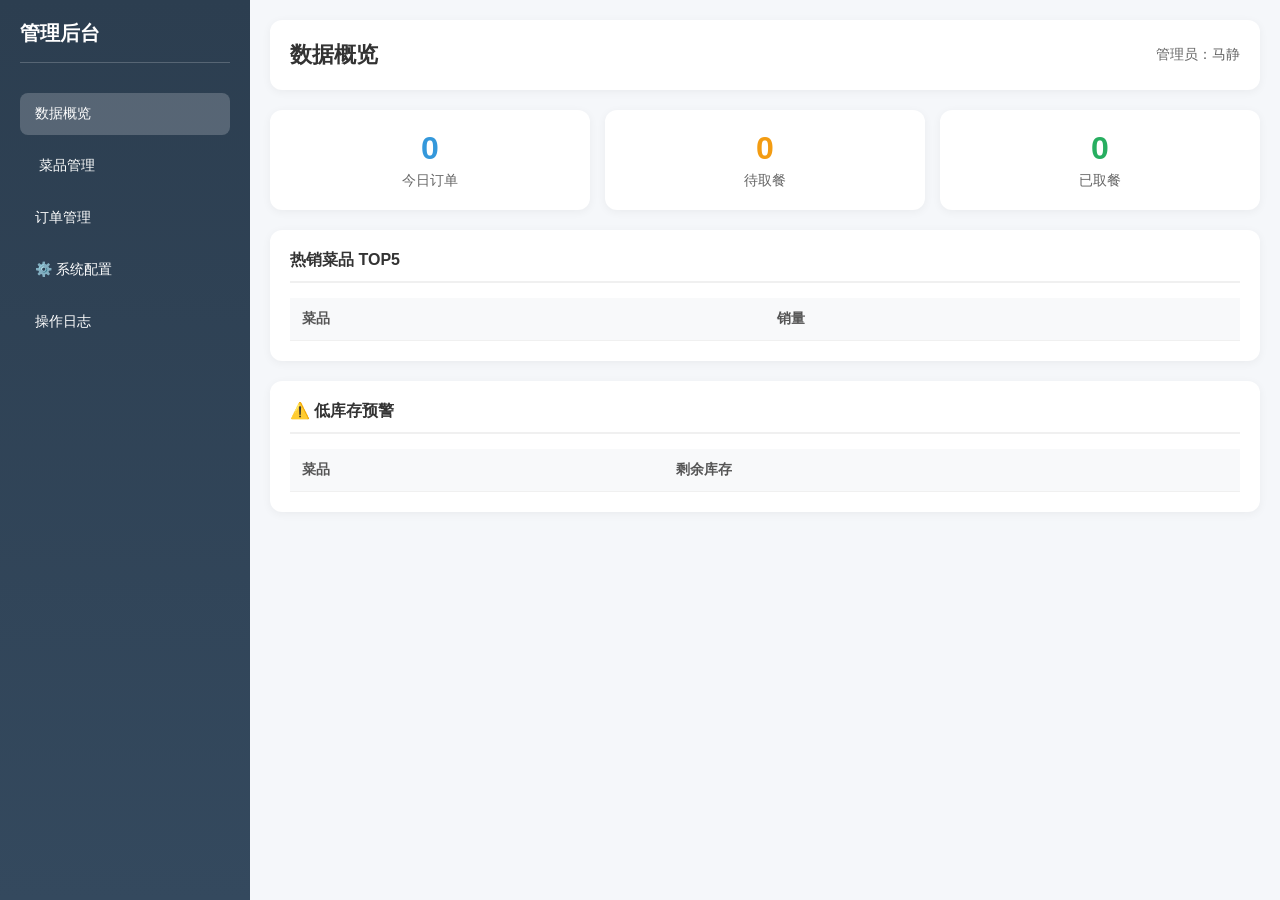
==== client/admin.html @ aadfea3e "完善菜单系统功能，包括用户端菜单展示、搜索和下单功能" ====
<!DOCTYPE html>
<html lang="zh-CN">
<head>
    <meta charset="UTF-8">
    <meta name="viewport" content="width=device-width, initial-scale=1.0">
    <title>智能食堂预订系统 - 管理端</title>
    <style>
        * {
            margin: 0;
            padding: 0;
            box-sizing: border-box;
        }
        
        body {
            font-family: -apple-system, BlinkMacSystemFont, 'Segoe UI', Roboto, 'Helvetica Neue', Arial, sans-serif;
            background: #f5f7fa;
            min-height: 100vh;
        }
        
        .sidebar {
            width: 250px;
            background: linear-gradient(180deg, #2c3e50 0%, #34495e 100%);
            color: white;
            min-height: 100vh;
            position: fixed;
            left: 0;
            top: 0;
            padding: 20px;
        }
        
        .sidebar h2 {
            font-size: 20px;
            margin-bottom: 30px;
            padding-bottom: 15px;
            border-bottom: 1px solid rgba(255,255,255,0.2);
        }
        
        .sidebar-nav {
            list-style: none;
        }
        
        .sidebar-nav li {
            margin-bottom: 10px;
        }
        
        .sidebar-nav li a {
            display: block;
            padding: 12px 15px;
            color: white;
            text-decoration: none;
            border-radius: 8px;
            transition: all 0.3s;
            font-size: 14px;
        }
        
        .sidebar-nav li a:hover, .sidebar-nav li a.active {
            background: rgba(255,255,255,0.2);
        }
        
        .main-content {
            margin-left: 250px;
            padding: 20px;
        }
        
        .header {
            background: white;
            border-radius: 12px;
            padding: 20px;
            margin-bottom: 20px;
            box-shadow: 0 2px 10px rgba(0,0,0,0.05);
            display: flex;
            justify-content: space-between;
            align-items: center;
        }
        
        .header h1 {
            color: #333;
            font-size: 22px;
        }
        
        .header .admin-info {
            font-size: 14px;
            color: #666;
        }
        
        .card {
            background: white;
            border-radius: 12px;
            padding: 20px;
            margin-bottom: 20px;
            box-shadow: 0 2px 10px rgba(0,0,0,0.05);
        }
        
        .card-title {
            font-size: 16px;
            font-weight: 600;
            color: #333;
            margin-bottom: 15px;
            padding-bottom: 10px;
            border-bottom: 2px solid #f0f0f0;
        }
        
        .form-row {
            display: grid;
            grid-template-columns: repeat(auto-fit, minmax(200px, 1fr));
            gap: 15px;
            margin-bottom: 15px;
        }
        
        .form-group {
            margin-bottom: 15px;
        }
        
        .form-group label {
            display: block;
            margin-bottom: 5px;
            color: #555;
            font-weight: 500;
            font-size: 13px;
        }
        
        .form-group input, .form-group select {
            width: 100%;
            padding: 10px;
            border: 1px solid #ddd;
            border-radius: 6px;
            font-size: 14px;
            transition: border-color 0.3s;
        }
        
        .form-group input:focus, .form-group select:focus {
            outline: none;
            border-color: #3498db;
        }
        
        .btn {
            background: #3498db;
            color: white;
            border: none;
            padding: 10px 20px;
            border-radius: 6px;
            font-size: 14px;
            font-weight: 600;
            cursor: pointer;
            transition: all 0.3s;
        }
        
        .btn:hover {
            background: #2980b9;
            transform: translateY(-1px);
        }
        
        .btn-danger {
            background: #e74c3c;
        }
        
        .btn-danger:hover {
            background: #c0392b;
        }
        
        .btn-success {
            background: #27ae60;
        }
        
        .btn-success:hover {
            background: #2ecc71;
        }
        
        .btn-secondary {
            background: #ecf0f1;
            color: #666;
        }
        
        .btn-secondary:hover {
            background: #bdc3c7;
        }
        
        .btn-sm {
            padding: 6px 12px;
            font-size: 12px;
        }
        
        .message {
            padding: 12px;
            border-radius: 6px;
            margin-bottom: 15px;
            font-size: 14px;
        }
        
        .message.success {
            background: #d4edda;
            color: #155724;
            border: 1px solid #c3e6cb;
        }
        
        .message.error {
            background: #f8d7da;
            color: #721c24;
            border: 1px solid #f5c6cb;
        }
        
        table {
            width: 100%;
            border-collapse: collapse;
            margin-top: 15px;
        }
        
        table th, table td {
            padding: 12px;
            text-align: left;
            border-bottom: 1px solid #f0f0f0;
            font-size: 14px;
        }
        
        table th {
            background: #f8f9fa;
            font-weight: 600;
            color: #555;
        }
        
        table tr:hover {
            background: #f8f9fa;
        }
        
        .stats-grid {
            display: grid;
            grid-template-columns: repeat(auto-fit, minmax(200px, 1fr));
            gap: 15px;
            margin-bottom: 20px;
        }
        
        .stat-card {
            background: white;
            border-radius: 12px;
            padding: 20px;
            box-shadow: 0 2px 10px rgba(0,0,0,0.05);
            text-align: center;
        }
        
        .stat-card .number {
            font-size: 32px;
            font-weight: 700;
            margin-bottom: 5px;
        }
        
        .stat-card .label {
            font-size: 14px;
            color: #666;
        }
        
        .stat-card.total .number { color: #3498db; }
        .stat-card.pending .number { color: #f39c12; }
        .stat-card.taken .number { color: #27ae60; }
        
        .modal {
            display: none;
            position: fixed;
            top: 0;
            left: 0;
            width: 100%;
            height: 100%;
            background: rgba(0,0,0,0.5);
            justify-content: center;
            align-items: center;
            z-index: 1000;
        }
        
        .modal-content {
            background: white;
            border-radius: 12px;
            padding: 25px;
            width: 90%;
            max-width: 400px;
            position: relative;
        }
        
        .modal-content h3 {
            margin-bottom: 20px;
            color: #333;
        }
        
        .modal-close {
            position: absolute;
            top: 15px;
            right: 15px;
            font-size: 24px;
            cursor: pointer;
            color: #888;
        }
        
        .loading {
            text-align: center;
            padding: 30px;
            color: #888;
        }
        
        .hidden {
            display: none !important;
        }
        
        .status-badge {
            padding: 4px 10px;
            border-radius: 20px;
            font-size: 12px;
            font-weight: 500;
        }
        
        .status-badge.pending { background: #fff3cd; color: #856404; }
        .status-badge.taken { background: #d4edda; color: #155724; }
        .status-badge.cancelled { background: #f8d7da; color: #721c24; }
        .status-badge.overtime { background: #f8d7da; color: #721c24; }
        
        .search-bar {
            display: flex;
            gap: 10px;
            margin-bottom: 15px;
        }
        
        .search-bar input {
            flex: 1;
            padding: 10px;
            border: 1px solid #ddd;
            border-radius: 6px;
            font-size: 14px;
        }
        
        .menu-item {
            display: flex;
            justify-content: space-between;
            align-items: center;
            padding: 12px;
            border: 1px solid #f0f0f0;
            border-radius: 8px;
            margin-bottom: 10px;
        }
        
        .menu-item .info {
            flex: 1;
        }
        
        .menu-item .info .name {
            font-size: 16px;
            font-weight: 600;
            color: #333;
            margin-bottom: 4px;
        }
        
        .menu-item .info .meta {
            font-size: 13px;
            color: #888;
        }
        
        .menu-item .actions {
            display: flex;
            gap: 8px;
        }
        
        .low-stock {
            color: #e74c3c;
            font-weight: 600;
        }
    </style>
</head>
<body>
    <div class="sidebar">
        <h2> 管理后台</h2>
        <ul class="sidebar-nav">
            <li><a href="#" class="active" onclick="showTab('dashboard')"> 数据概览</a></li>
            <li><a href="#" onclick="showTab('dish')">️ 菜品管理</a></li>
            <li><a href="#" onclick="showTab('order')"> 订单管理</a></li>
            <li><a href="#" onclick="showTab('config')">⚙️ 系统配置</a></li>
            <li><a href="#" onclick="showTab('logs')"> 操作日志</a></li>
        </ul>
    </div>

    <div class="main-content">
        <div class="header">
            <h1 id="page-title">数据概览</h1>
            <div class="admin-info">管理员：马静</div>
        </div>

        <div id="dashboard-tab">
            <div class="stats-grid">
                <div class="stat-card total">
                    <div class="number" id="stat-total">0</div>
                    <div class="label">今日订单</div>
                </div>
                <div class="stat-card pending">
                    <div class="number" id="stat-pending">0</div>
                    <div class="label">待取餐</div>
                </div>
                <div class="stat-card taken">
                    <div class="number" id="stat-taken">0</div>
                    <div class="label">已取餐</div>
                </div>
            </div>

            <div class="card">
                <div class="card-title"> 热销菜品 TOP5</div>
                <table id="top-dishes-table">
                    <thead>
                        <tr><th>菜品</th><th>销量</th></tr>
                    </thead>
                    <tbody></tbody>
                </table>
            </div>

            <div class="card">
                <div class="card-title">⚠️ 低库存预警</div>
                <table id="low-stock-table">
                    <thead>
                        <tr><th>菜品</th><th>剩余库存</th></tr>
                    </thead>
                    <tbody></tbody>
                </table>
            </div>
        </div>

        <div id="dish-tab" class="hidden">
            <div class="card">
                <div class="card-title">上架新菜品</div>
                <div id="dish-message"></div>
                <div class="form-row">
                    <div class="form-group">
                        <label>菜品名称</label>
                        <input type="text" id="dish-name" placeholder="如：大肉包">
                    </div>
                    <div class="form-group">
                        <label>初始库存</label>
                        <input type="number" id="dish-stock" placeholder="0" min="0">
                    </div>
                    <div class="form-group">
                        <label>每人限购</label>
                        <input type="number" id="dish-limit" placeholder="5" min="1">
                    </div>
                </div>
                <div class="form-row">
                    <div class="form-group">
                        <label>营养信息（可选）</label>
                        <input type="text" id="dish-nutrition" placeholder='{"cal":200,"sugar":10}'>
                    </div>
                    <div class="form-group">
                        <label>过敏原标签（可选）</label>
                        <input type="text" id="dish-allergy" placeholder="如：乳制品">
                    </div>
                </div>
                <button class="btn btn-success" onclick="addDish()">上架</button>
            </div>

            <div class="card">
                <div class="card-title">菜品列表</div>
                <div id="dish-list"></div>
                <div id="dish-loading" class="loading">加载中...</div>
            </div>
        </div>

        <div id="order-tab" class="hidden">
            <div class="card">
                <div class="card-title">超时订单处理</div>
                <div id="overtime-message"></div>
                <button class="btn btn-danger" onclick="processOvertimeOrders()">处理超时订单</button>
            </div>

            <div class="card">
                <div class="card-title">订单核销</div>
                <div id="verify-message"></div>
                <div class="form-group">
                    <label>订单号</label>
                    <input type="text" id="verify-order-id" placeholder="输入订单号，如：D20260715001">
                </div>
                <button class="btn btn-success" onclick="verifyOrder()">核销</button>
            </div>

            <div class="card">
                <div class="card-title">取消订单</div>
                <div id="cancel-message"></div>
                <div class="form-group">
                    <label>订单号</label>
                    <input type="text" id="cancel-order-id" placeholder="输入订单号">
                </div>
                <button class="btn btn-danger" onclick="cancelOrder()">取消</button>
            </div>

            <div class="card">
                <div class="card-title">今日订单列表</div>
                <div class="search-bar">
                    <input type="text" id="order-search" placeholder="搜索订单号或菜品...">
                    <button class="btn btn-secondary" onclick="searchOrders()">搜索</button>
                </div>
                <table id="order-table">
                    <thead>
                        <tr><th>订单号</th><th>用户</th><th>菜品</th><th>数量</th><th>下单时间</th><th>状态</th><th>操作</th></tr>
                    </thead>
                    <tbody></tbody>
                </table>
            </div>
        </div>

        <div id="config-tab" class="hidden">
            <div class="card">
                <div class="card-title">系统配置</div>
                <div id="config-message"></div>
                <div class="form-group">
                    <label>下单截止时间</label>
                    <input type="time" id="cutoff-time" value="10:00">
                </div>
                <div class="form-row">
                    <div class="form-group">
                        <label>取餐开始时间</label>
                        <input type="time" id="take-start" value="11:30">
                    </div>
                    <div class="form-group">
                        <label>取餐结束时间</label>
                        <input type="time" id="take-end" value="12:30">
                    </div>
                </div>
                <div style="display: flex; gap: 10px;">
                    <button class="btn" onclick="updateCutoff()">更新截止时间</button>
                    <button class="btn" onclick="updateTakeTime()">更新取餐时段</button>
                </div>
            </div>
        </div>

        <div id="logs-tab" class="hidden">
            <div class="card">
                <div class="card-title">操作日志</div>
                <table id="logs-table">
                    <thead>
                        <tr><th>时间</th><th>操作人</th><th>操作类型</th><th>详情</th></tr>
                    </thead>
                    <tbody></tbody>
                </table>
            </div>
        </div>
    </div>

    <div class="modal" id="edit-modal">
        <div class="modal-content">
            <span class="modal-close" onclick="closeModal()">&times;</span>
            <h3>编辑菜品</h3>
            <input type="hidden" id="edit-dish-id">
            <div class="form-group">
                <label>菜品名称</label>
                <input type="text" id="edit-name" disabled>
            </div>
            <div class="form-group">
                <label>当前库存</label>
                <input type="number" id="edit-stock">
            </div>
            <div class="form-group">
                <label>每人限购</label>
                <input type="number" id="edit-limit">
            </div>
            <button class="btn" onclick="updateDish()">保存修改</button>
        </div>
    </div>

    <script>
        const API_BASE = '';
        const ADMIN_ID = 'admin_ma';

        function showTab(tab) {
            document.querySelectorAll('.sidebar-nav li a').forEach(a => a.classList.remove('active'));
            document.querySelector(`.sidebar-nav li a[onclick="showTab('${tab}')"]`).classList.add('active');

            document.getElementById('dashboard-tab').classList.add('hidden');
            document.getElementById('dish-tab').classList.add('hidden');
            document.getElementById('order-tab').classList.add('hidden');
            document.getElementById('config-tab').classList.add('hidden');
            document.getElementById('logs-tab').classList.add('hidden');

            document.getElementById(`${tab}-tab`).classList.remove('hidden');

            const titles = {
                'dashboard': '数据概览',
                'dish': '菜品管理',
                'order': '订单管理',
                'config': '系统配置',
                'logs': '操作日志'
            };
            document.getElementById('page-title').textContent = titles[tab];

            if (tab === 'dashboard') loadStats();
            if (tab === 'dish') loadDishes();
            if (tab === 'order') loadOrders();
            if (tab === 'logs') loadLogs();
        }

        function showMessage(elementId, message, type) {
            const el = document.getElementById(elementId);
            el.innerHTML = `<div class="message ${type}">${message}</div>`;
            setTimeout(() => { el.innerHTML = ''; }, 3000);
        }

        async function loadStats() {
            try {
                const response = await fetch(`${API_BASE}/api/admin/stats?admin_id=${ADMIN_ID}`);
                const data = await response.json();

                if (data.success) {
                    document.getElementById('stat-total').textContent = data.data.total_orders;
                    document.getElementById('stat-pending').textContent = data.data.pending_orders;
                    document.getElementById('stat-taken').textContent = data.data.taken_orders;

                    const topTable = document.getElementById('top-dishes-table tbody');
                    topTable.innerHTML = '';
                    data.data.top_dishes.forEach(dish => {
                        topTable.innerHTML += `<tr><td>${dish.name}</td><td>${dish.quantity}</td></tr>`;
                    });
                    if (data.data.top_dishes.length === 0) {
                        topTable.innerHTML = '<tr><td colspan="2" class="loading">暂无数据</td></tr>';
                    }

                    const lowTable = document.getElementById('low-stock-table tbody');
                    lowTable.innerHTML = '';
                    data.data.low_stock.forEach(dish => {
                        lowTable.innerHTML += `<tr><td>${dish.name}</td><td class="low-stock">${dish.remaining}</td></tr>`;
                    });
                    if (data.data.low_stock.length === 0) {
                        lowTable.innerHTML = '<tr><td colspan="2" class="loading">暂无低库存菜品</td></tr>';
                    }
                }
            } catch (error) {
                console.error('加载统计失败:', error);
            }
        }

        async function addDish() {
            const name = document.getElementById('dish-name').value.trim();
            const stock = parseInt(document.getElementById('dish-stock').value);
            const limit = parseInt(document.getElementById('dish-limit').value) || 5;
            const nutrition = document.getElementById('dish-nutrition').value.trim();
            const allergy = document.getElementById('dish-allergy').value.trim();

            if (!name || isNaN(stock)) {
                showMessage('dish-message', '请填写菜品名称和库存', 'error');
                return;
            }

            try {
                const response = await fetch(`${API_BASE}/api/admin/add_dish`, {
                    method: 'POST',
                    headers: { 'Content-Type': 'application/json' },
                    body: JSON.stringify({
                        admin_id: ADMIN_ID,
                        name,
                        stock,
                        limit_per_person: limit,
                        nutrition_info: nutrition,
                        allergy_tag: allergy
                    })
                });
                const data = await response.json();

                if (data.success) {
                    showMessage('dish-message', data.message, 'success');
                    document.getElementById('dish-name').value = '';
                    document.getElementById('dish-stock').value = '';
                    document.getElementById('dish-limit').value = '';
                    document.getElementById('dish-nutrition').value = '';
                    document.getElementById('dish-allergy').value = '';
                    loadDishes();
                } else {
                    showMessage('dish-message', data.message, 'error');
                }
            } catch (error) {
                showMessage('dish-message', '操作失败', 'error');
            }
        }

        async function loadDishes() {
            document.getElementById('dish-loading').classList.remove('hidden');
            document.getElementById('dish-list').innerHTML = '';

            try {
                const response = await fetch(`${API_BASE}/api/menu`);
                const data = await response.json();

                if (data.success) {
                    const list = document.getElementById('dish-list');
                    data.data.forEach(dish => {
                        const item = document.createElement('div');
                        item.className = 'menu-item';
                        const stockClass = dish.remaining <= 5 ? 'low-stock' : '';
                        item.innerHTML = `
                            <div class="info">
                                <div class="name">${dish.name}</div>
                                <div class="meta">库存：<span class="${stockClass}">${dish.remaining}</span> | 限购：${dish.limit_per_person} 份 ${dish.allergy_tag ? `| ⚠️ ${dish.allergy_tag}` : ''}</div>
                            </div>
                            <div class="actions">
                                <button class="btn btn-sm" onclick="openEditModal('${dish.name}', ${dish.remaining}, ${dish.limit_per_person})">编辑</button>
                                <button class="btn btn-sm" onclick="restockDish('${dish.name}')">补货</button>
                                <button class="btn btn-sm btn-danger" onclick="removeDish('${dish.name}')">下架</button>
                            </div>
                        `;
                        list.appendChild(item);
                    });
                    if (data.data.length === 0) {
                        list.innerHTML = '<div class="loading">暂无上架菜品</div>';
                    }
                }
            } catch (error) {
                document.getElementById('dish-list').innerHTML = '<div class="loading">加载失败</div>';
            } finally {
                document.getElementById('dish-loading').classList.add('hidden');
            }
        }

        function openEditModal(name, stock, limit) {
            document.getElementById('edit-name').value = name;
            document.getElementById('edit-stock').value = stock;
            document.getElementById('edit-limit').value = limit;
            document.getElementById('edit-modal').style.display = 'flex';
        }

        function closeModal() {
            document.getElementById('edit-modal').style.display = 'none';
        }

        async function updateDish() {
            const name = document.getElementById('edit-name').value;
            const stock = parseInt(document.getElementById('edit-stock').value);
            const limit = parseInt(document.getElementById('edit-limit').value);

            try {
                const updateStock = await fetch(`${API_BASE}/api/admin/update_stock`, {
                    method: 'POST',
                    headers: { 'Content-Type': 'application/json' },
                    body: JSON.stringify({ admin_id: ADMIN_ID, name, new_stock: stock })
                });

                const updateLimit = await fetch(`${API_BASE}/api/admin/update_limit`, {
                    method: 'POST',
                    headers: { 'Content-Type': 'application/json' },
                    body: JSON.stringify({ admin_id: ADMIN_ID, name, new_limit: limit })
                });

                if (updateStock.ok && updateLimit.ok) {
                    showMessage('dish-message', '修改成功', 'success');
                    closeModal();
                    loadDishes();
                } else {
                    showMessage('dish-message', '修改失败', 'error');
                }
            } catch (error) {
                showMessage('dish-message', '操作失败', 'error');
            }
        }

        async function removeDish(name) {
            if (!confirm(`确定要下架 "${name}" 吗？`)) return;

            try {
                const response = await fetch(`${API_BASE}/api/admin/remove_dish`, {
                    method: 'POST',
                    headers: { 'Content-Type': 'application/json' },
                    body: JSON.stringify({ admin_id: ADMIN_ID, name })
                });
                const data = await response.json();

                if (data.success) {
                    showMessage('dish-message', data.message, 'success');
                    loadDishes();
                } else {
                    showMessage('dish-message', data.message, 'error');
                }
            } catch (error) {
                showMessage('dish-message', '操作失败', 'error');
            }
        }

        async function restockDish(name) {
            const amount = parseInt(prompt('请输入补货数量：'));
            if (isNaN(amount) || amount <= 0) {
                alert('请输入有效数量');
                return;
            }

            try {
                const response = await fetch(`${API_BASE}/api/admin/restock`, {
                    method: 'POST',
                    headers: { 'Content-Type': 'application/json' },
                    body: JSON.stringify({ admin_id: ADMIN_ID, name, amount })
                });
                const data = await response.json();

                if (data.success) {
                    showMessage('dish-message', data.message, 'success');
                    loadDishes();
                } else {
                    showMessage('dish-message', data.message, 'error');
                }
            } catch (error) {
                showMessage('dish-message', '操作失败', 'error');
            }
        }

        async function verifyOrder() {
            const orderId = document.getElementById('verify-order-id').value.trim();
            if (!orderId) {
                showMessage('verify-message', '请输入订单号', 'error');
                return;
            }

            try {
                const response = await fetch(`${API_BASE}/api/verify_order`, {
                    method: 'POST',
                    headers: { 'Content-Type': 'application/json' },
                    body: JSON.stringify({ admin_id: ADMIN_ID, order_id: orderId })
                });
                const data = await response.json();

                if (data.success) {
                    showMessage('verify-message', data.message, 'success');
                    document.getElementById('verify-order-id').value = '';
                    loadOrders();
                } else {
                    showMessage('verify-message', data.message, 'error');
                }
            } catch (error) {
                showMessage('verify-message', '操作失败', 'error');
            }
        }

        async function cancelOrder() {
            const orderId = document.getElementById('cancel-order-id').value.trim();
            if (!orderId) {
                showMessage('cancel-message', '请输入订单号', 'error');
                return;
            }

            if (!confirm(`确定要取消订单 "${orderId}" 吗？`)) return;

            try {
                const response = await fetch(`${API_BASE}/api/admin/cancel_order`, {
                    method: 'POST',
                    headers: { 'Content-Type': 'application/json' },
                    body: JSON.stringify({ admin_id: ADMIN_ID, order_id: orderId })
                });
                const data = await response.json();

                if (data.success) {
                    showMessage('cancel-message', data.message, 'success');
                    document.getElementById('cancel-order-id').value = '';
                    loadOrders();
                } else {
                    showMessage('cancel-message', data.message, 'error');
                }
            } catch (error) {
                showMessage('cancel-message', '操作失败', 'error');
            }
        }

        async function loadOrders() {
            const tbody = document.getElementById('order-table tbody');
            tbody.innerHTML = '<tr><td colspan="7" class="loading">加载中...</td></tr>';
            
            try {
                const response = await fetch(`${API_BASE}/api/admin/orders?admin_id=${ADMIN_ID}`);
                const data = await response.json();

                if (data.success) {
                    tbody.innerHTML = '';
                    
                    if (data.data.length === 0) {
                        tbody.innerHTML = '<tr><td colspan="7" class="loading">今日暂无订单</td></tr>';
                        return;
                    }
                    
                    data.data.forEach(order => {
                        tbody.innerHTML += `
                            <tr>
                                <td>${order.order_id}</td>
                                <td>${order.user_name}</td>
                                <td>${order.dish_name}</td>
                                <td>${order.quantity}</td>
                                <td>${order.order_time}</td>
                                <td><span class="status-badge ${order.status}">${getStatusText(order.status)}</span></td>
                                <td>
                                    ${order.status === 'pending' ? `
                                        <button class="btn btn-sm btn-success" onclick="verifyOrderById('${order.order_id}')">核销</button>
                                        <button class="btn btn-sm btn-danger" onclick="cancelOrderById('${order.order_id}')">取消</button>
                                    ` : ''}
                                </td>
                            </tr>
                        `;
                    });
                }
            } catch (error) {
                tbody.innerHTML = '<tr><td colspan="7" class="loading">加载失败</td></tr>';
            }
        }

        function verifyOrderById(orderId) {
            document.getElementById('verify-order-id').value = orderId;
            verifyOrder();
        }

        function cancelOrderById(orderId) {
            document.getElementById('cancel-order-id').value = orderId;
            cancelOrder();
        }

        function searchOrders() {
            const keyword = document.getElementById('order-search').value.trim();
            loadOrders();
        }

        function getStatusText(status) {
            const map = {
                'pending': '待取餐',
                'taken': '已取餐',
                'cancelled': '已取消',
                'overtime': '超时未取'
            };
            return map[status] || status;
        }

        async function updateCutoff() {
            const cutoffTime = document.getElementById('cutoff-time').value;
            
            try {
                const response = await fetch(`${API_BASE}/api/admin/update_cutoff`, {
                    method: 'POST',
                    headers: { 'Content-Type': 'application/json' },
                    body: JSON.stringify({ admin_id: ADMIN_ID, cutoff_time: cutoffTime })
                });
                const data = await response.json();

                if (data.success) {
                    showMessage('config-message', data.message, 'success');
                } else {
                    showMessage('config-message', data.message, 'error');
                }
            } catch (error) {
                showMessage('config-message', '操作失败', 'error');
            }
        }

        async function updateTakeTime() {
            const takeStart = document.getElementById('take-start').value;
            const takeEnd = document.getElementById('take-end').value;

            if (takeStart >= takeEnd) {
                showMessage('config-message', '取餐结束时间必须晚于开始时间', 'error');
                return;
            }

            try {
                const response = await fetch(`${API_BASE}/api/admin/update_take_time`, {
                    method: 'POST',
                    headers: { 'Content-Type': 'application/json' },
                    body: JSON.stringify({ admin_id: ADMIN_ID, take_start: takeStart, take_end: takeEnd })
                });
                const data = await response.json();

                if (data.success) {
                    showMessage('config-message', data.message, 'success');
                } else {
                    showMessage('config-message', data.message, 'error');
                }
            } catch (error) {
                showMessage('config-message', '操作失败', 'error');
            }
        }

        async function processOvertimeOrders() {
            if (!confirm('确定要处理所有超时订单吗？超时订单将被标记为超时，库存将自动释放。')) return;
            
            try {
                const response = await fetch(`${API_BASE}/api/process_overtime`, {
                    method: 'POST',
                    headers: { 'Content-Type': 'application/json' },
                    body: JSON.stringify({ admin_id: ADMIN_ID })
                });
                const data = await response.json();

                if (data.success) {
                    showMessage('overtime-message', data.message, 'success');
                    loadOrders();
                    loadStats();
                } else {
                    showMessage('overtime-message', data.message, 'error');
                }
            } catch (error) {
                showMessage('overtime-message', '操作失败', 'error');
            }
        }

        async function loadLogs() {
            try {
                const response = await fetch(`${API_BASE}/api/admin/logs?admin_id=${ADMIN_ID}`);
                const data = await response.json();

                if (data.success) {
                    const tbody = document.getElementById('logs-table tbody');
                    tbody.innerHTML = '';
                    data.data.forEach(log => {
                        tbody.innerHTML += `
                            <tr>
                                <td>${log.created_at}</td>
                                <td>${log.admin_name}</td>
                                <td>${log.action}</td>
                                <td>${log.detail}</td>
                            </tr>
                        `;
                    });
                    if (data.data.length === 0) {
                        tbody.innerHTML = '<tr><td colspan="4" class="loading">暂无操作日志</td></tr>';
                    }
                }
            } catch (error) {
                console.error('加载日志失败:', error);
            }
        }

        window.addEventListener('DOMContentLoaded', () => {
            loadStats();
        });
    </script>
</body>
</html>
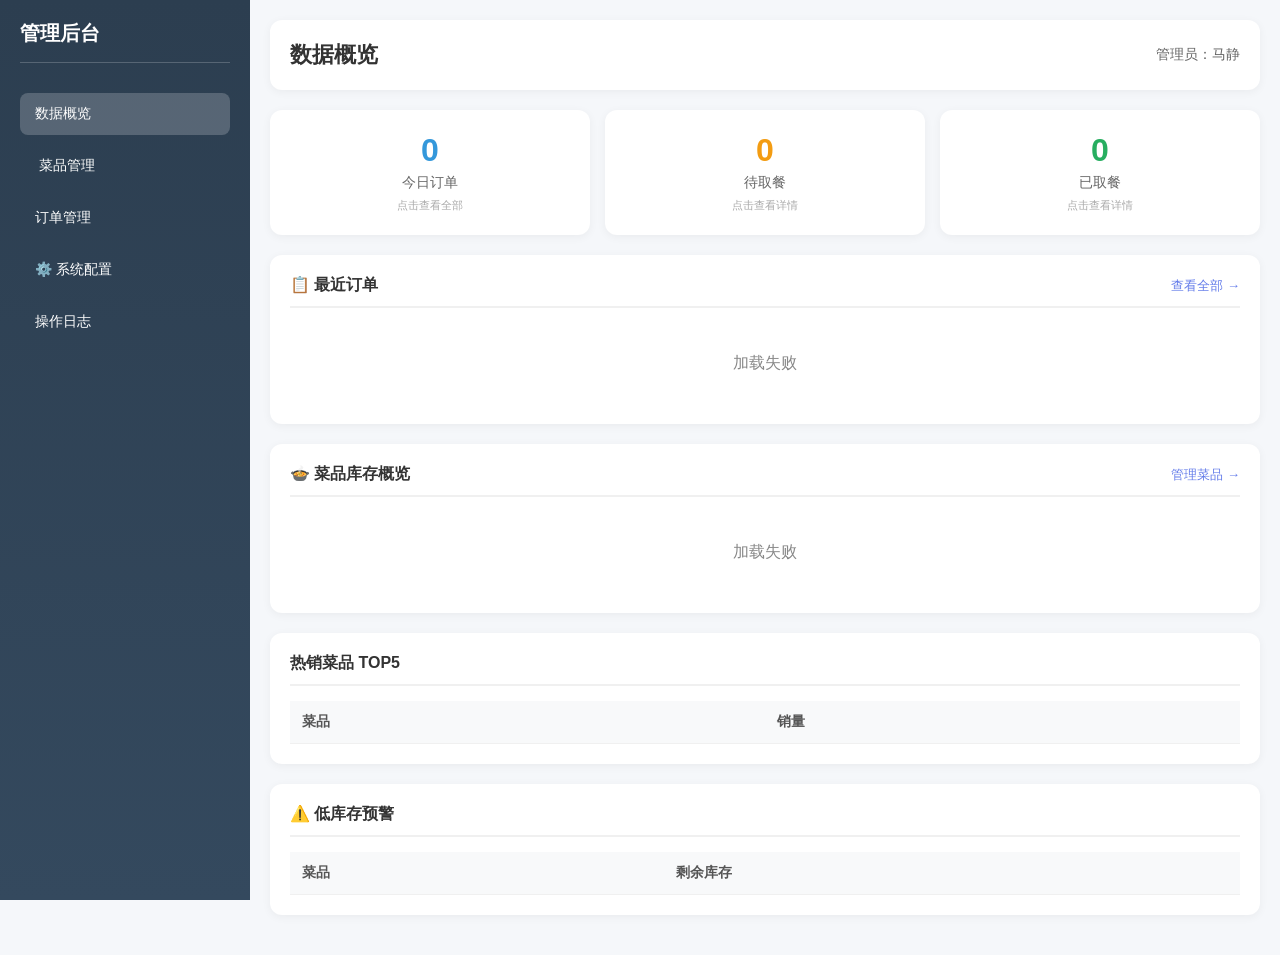
==== commit 0b04c08b: "feat: 管理端数据概览增强 + 用户端订单号醒目显示 管理端数据概览页改进: - 三个统计卡片(今日订单/待取餐/已取餐)支持点击, 弹出对应状态订单详情模态框 - 新增'最近订单'卡片, 直接展" ====
--- a/client/admin.html
+++ b/client/admin.html
@@ -235,23 +235,38 @@
             padding: 20px;
             box-shadow: 0 2px 10px rgba(0,0,0,0.05);
             text-align: center;
-        }
-        
+            cursor: pointer;
+            transition: all 0.2s;
+            border: 2px solid transparent;
+        }
+
+        .stat-card:hover {
+            transform: translateY(-3px);
+            box-shadow: 0 6px 20px rgba(0,0,0,0.12);
+            border-color: #667eea;
+        }
+
         .stat-card .number {
             font-size: 32px;
             font-weight: 700;
             margin-bottom: 5px;
         }
-        
+
         .stat-card .label {
             font-size: 14px;
             color: #666;
         }
-        
+
+        .stat-card .hint {
+            font-size: 11px;
+            color: #aaa;
+            margin-top: 6px;
+        }
+
         .stat-card.total .number { color: #3498db; }
         .stat-card.pending .number { color: #f39c12; }
         .stat-card.taken .number { color: #27ae60; }
-        
+
         .modal {
             display: none;
             position: fixed;
@@ -264,7 +279,7 @@
             align-items: center;
             z-index: 1000;
         }
-        
+
         .modal-content {
             background: white;
             border-radius: 12px;
@@ -273,12 +288,18 @@
             max-width: 400px;
             position: relative;
         }
-        
+
+        .modal-content.large {
+            max-width: 800px;
+            max-height: 80vh;
+            overflow-y: auto;
+        }
+
         .modal-content h3 {
             margin-bottom: 20px;
             color: #333;
         }
-        
+
         .modal-close {
             position: absolute;
             top: 15px;
@@ -286,6 +307,92 @@
             font-size: 24px;
             cursor: pointer;
             color: #888;
+        }
+
+        .modal-table {
+            width: 100%;
+            border-collapse: collapse;
+            font-size: 13px;
+        }
+
+        .modal-table th, .modal-table td {
+            padding: 8px 10px;
+            text-align: left;
+            border-bottom: 1px solid #f0f0f0;
+        }
+
+        .modal-table th {
+            background: #f8f9fa;
+            font-weight: 600;
+            color: #333;
+        }
+
+        .recent-orders-card, .dish-overview-card {
+            background: white;
+            border-radius: 12px;
+            padding: 20px;
+            margin-bottom: 20px;
+            box-shadow: 0 2px 10px rgba(0,0,0,0.05);
+        }
+
+        .recent-orders-card .card-title, .dish-overview-card .card-title {
+            font-size: 16px;
+            font-weight: 600;
+            color: #333;
+            margin-bottom: 15px;
+            padding-bottom: 10px;
+            border-bottom: 2px solid #f0f0f0;
+            display: flex;
+            justify-content: space-between;
+            align-items: center;
+        }
+
+        .recent-orders-card .card-title a, .dish-overview-card .card-title a {
+            font-size: 13px;
+            color: #667eea;
+            text-decoration: none;
+            font-weight: normal;
+        }
+
+        .dish-stock-bar {
+            display: flex;
+            align-items: center;
+            gap: 10px;
+            padding: 8px 0;
+            border-bottom: 1px solid #f5f5f5;
+        }
+
+        .dish-stock-bar:last-child { border-bottom: none; }
+
+        .dish-stock-bar .name {
+            width: 120px;
+            font-size: 14px;
+            color: #333;
+        }
+
+        .dish-stock-bar .bar {
+            flex: 1;
+            height: 8px;
+            background: #f0f0f0;
+            border-radius: 4px;
+            overflow: hidden;
+        }
+
+        .dish-stock-bar .bar-fill {
+            height: 100%;
+            background: linear-gradient(90deg, #667eea, #764ba2);
+            border-radius: 4px;
+        }
+
+        .dish-stock-bar .bar-fill.low { background: #e74c3c; }
+        .dish-stock-bar .bar-fill.mid { background: #f39c12; }
+
+        .dish-stock-bar .qty {
+            width: 60px;
+            text-align: right;
+            font-size: 13px;
+            font-weight: 600;
+            color: #666;
         }
         
         .loading {
@@ -381,17 +488,40 @@
 
         <div id="dashboard-tab">
             <div class="stats-grid">
-                <div class="stat-card total">
+                <div class="stat-card total" onclick="showOrdersByStatus('')">
                     <div class="number" id="stat-total">0</div>
                     <div class="label">今日订单</div>
-                </div>
-                <div class="stat-card pending">
+                    <div class="hint">点击查看全部</div>
+                </div>
+                <div class="stat-card pending" onclick="showOrdersByStatus('pending')">
                     <div class="number" id="stat-pending">0</div>
                     <div class="label">待取餐</div>
-                </div>
-                <div class="stat-card taken">
+                    <div class="hint">点击查看详情</div>
+                </div>
+                <div class="stat-card taken" onclick="showOrdersByStatus('taken')">
                     <div class="number" id="stat-taken">0</div>
                     <div class="label">已取餐</div>
+                    <div class="hint">点击查看详情</div>
+                </div>
+            </div>
+
+            <div class="recent-orders-card">
+                <div class="card-title">
+                    <span>📋 最近订单</span>
+                    <a href="#" onclick="showTab('order'); return false;">查看全部 →</a>
+                </div>
+                <div id="recent-orders-container">
+                    <div class="loading">加载中...</div>
+                </div>
+            </div>
+
+            <div class="dish-overview-card">
+                <div class="card-title">
+                    <span>🍲 菜品库存概览</span>
+                    <a href="#" onclick="showTab('dish'); return false;">管理菜品 →</a>
+                </div>
+                <div id="dish-overview-container">
+                    <div class="loading">加载中...</div>
                 </div>
             </div>
 
@@ -555,9 +685,19 @@
         </div>
     </div>
 
+    <div class="modal" id="orders-modal">
+        <div class="modal-content large">
+            <span class="modal-close" onclick="closeOrdersModal()">&times;</span>
+            <h3 id="orders-modal-title">订单列表</h3>
+            <div id="orders-modal-body">
+                <div class="loading">加载中...</div>
+            </div>
+        </div>
+    </div>
+
     <script>
         const API_BASE = '';
-        const ADMIN_ID = 'admin_ma';
+        const ADMIN_ID = 'admin';
 
         function showTab(tab) {
             document.querySelectorAll('.sidebar-nav li a').forEach(a => a.classList.remove('active'));
@@ -623,6 +763,133 @@
             } catch (error) {
                 console.error('加载统计失败:', error);
             }
+
+            // 同时加载最近订单和菜品库存概览
+            loadRecentOrders();
+            loadDishOverview();
+        }
+
+        // 加载最近 5 条订单，显示在概览页
+        async function loadRecentOrders() {
+            const container = document.getElementById('recent-orders-container');
+            try {
+                const response = await fetch(`${API_BASE}/api/admin/orders?admin_id=${ADMIN_ID}`);
+                const data = await response.json();
+                if (data.success) {
+                    const recent = data.data.slice(0, 5);
+                    if (recent.length === 0) {
+                        container.innerHTML = '<div class="loading">今日暂无订单</div>';
+                        return;
+                    }
+                    let html = '<table class="modal-table"><thead><tr><th>订单号</th><th>下单人</th><th>菜品</th><th>数量</th><th>时间</th><th>状态</th></tr></thead><tbody>';
+                    recent.forEach(o => {
+                        const time = o.order_time ? o.order_time.substring(11, 16) : '';
+                        html += `<tr>
+                            <td style="color:#667eea;font-weight:600">${o.order_id}</td>
+                            <td>${o.user_name}</td>
+                            <td>${o.dish_name}</td>
+                            <td>${o.quantity}</td>
+                            <td>${time}</td>
+                            <td><span class="status-badge ${o.status}">${getStatusText(o.status)}</span></td>
+                        </tr>`;
+                    });
+                    html += '</tbody></table>';
+                    container.innerHTML = html;
+                } else {
+                    container.innerHTML = '<div class="loading">加载失败</div>';
+                }
+            } catch (e) {
+                container.innerHTML = '<div class="loading">加载失败</div>';
+            }
+        }
+
+        // 加载菜品库存概览（带进度条）
+        async function loadDishOverview() {
+            const container = document.getElementById('dish-overview-container');
+            try {
+                const response = await fetch(`${API_BASE}/api/menu`);
+                const data = await response.json();
+                if (data.success) {
+                    if (data.data.length === 0) {
+                        container.innerHTML = '<div class="loading">暂无菜品</div>';
+                        return;
+                    }
+                    // 找最大库存作为进度条基准
+                    const maxStock = Math.max(...data.data.map(d => d.remaining), 1);
+                    let html = '';
+                    data.data.forEach(d => {
+                        const percent = Math.round(d.remaining / maxStock * 100);
+                        let barClass = '';
+                        if (d.remaining <= 5) barClass = 'low';
+                        else if (d.remaining <= 15) barClass = 'mid';
+                        html += `<div class="dish-stock-bar">
+                            <div class="name">${d.name}</div>
+                            <div class="bar"><div class="bar-fill ${barClass}" style="width:${percent}%"></div></div>
+                            <div class="qty">${d.remaining} 份</div>
+                        </div>`;
+                    });
+                    container.innerHTML = html;
+                } else {
+                    container.innerHTML = '<div class="loading">加载失败</div>';
+                }
+            } catch (e) {
+                container.innerHTML = '<div class="loading">加载失败</div>';
+            }
+        }
+
+        // 点击统计卡片，弹出对应状态的订单列表
+        async function showOrdersByStatus(status) {
+            const modal = document.getElementById('orders-modal');
+            const title = document.getElementById('orders-modal-title');
+            const body = document.getElementById('orders-modal-body');
+
+            const titleMap = {
+                '': '今日全部订单',
+                'pending': '待取餐订单',
+                'taken': '已取餐订单'
+            };
+            title.textContent = titleMap[status] || '订单列表';
+            body.innerHTML = '<div class="loading">加载中...</div>';
+            modal.style.display = 'flex';
+
+            try {
+                let url = `${API_BASE}/api/admin/orders?admin_id=${ADMIN_ID}`;
+                if (status) url += `&status=${status}`;
+                const response = await fetch(url);
+                const data = await response.json();
+                if (data.success) {
+                    if (data.data.length === 0) {
+                        body.innerHTML = '<div class="loading">暂无订单</div>';
+                        return;
+                    }
+                    let html = '<table class="modal-table"><thead><tr><th>订单号</th><th>下单人</th><th>工号</th><th>菜品</th><th>数量</th><th>下单时间</th><th>取餐截止</th><th>取餐码</th><th>状态</th></tr></thead><tbody>';
+                    data.data.forEach(o => {
+                        const orderTime = o.order_time ? o.order_time.substring(5, 16) : '';
+                        const deadline = o.take_deadline ? o.take_deadline.substring(5, 16) : '';
+                        html += `<tr>
+                            <td style="color:#667eea;font-weight:600">${o.order_id}</td>
+                            <td>${o.user_name}</td>
+                            <td>${o.user_id.replace('u_', '')}</td>
+                            <td>${o.dish_name}</td>
+                            <td>${o.quantity}</td>
+                            <td>${orderTime}</td>
+                            <td>${deadline}</td>
+                            <td style="font-weight:600;color:#e74c3c">${o.pickup_code}</td>
+                            <td><span class="status-badge ${o.status}">${getStatusText(o.status)}</span></td>
+                        </tr>`;
+                    });
+                    html += '</tbody></table>';
+                    body.innerHTML = html;
+                } else {
+                    body.innerHTML = `<div class="loading">${data.message || '加载失败'}</div>`;
+                }
+            } catch (e) {
+                body.innerHTML = '<div class="loading">加载失败</div>';
+            }
+        }
+
+        function closeOrdersModal() {
+            document.getElementById('orders-modal').style.display = 'none';
         }
 
         async function addDish() {
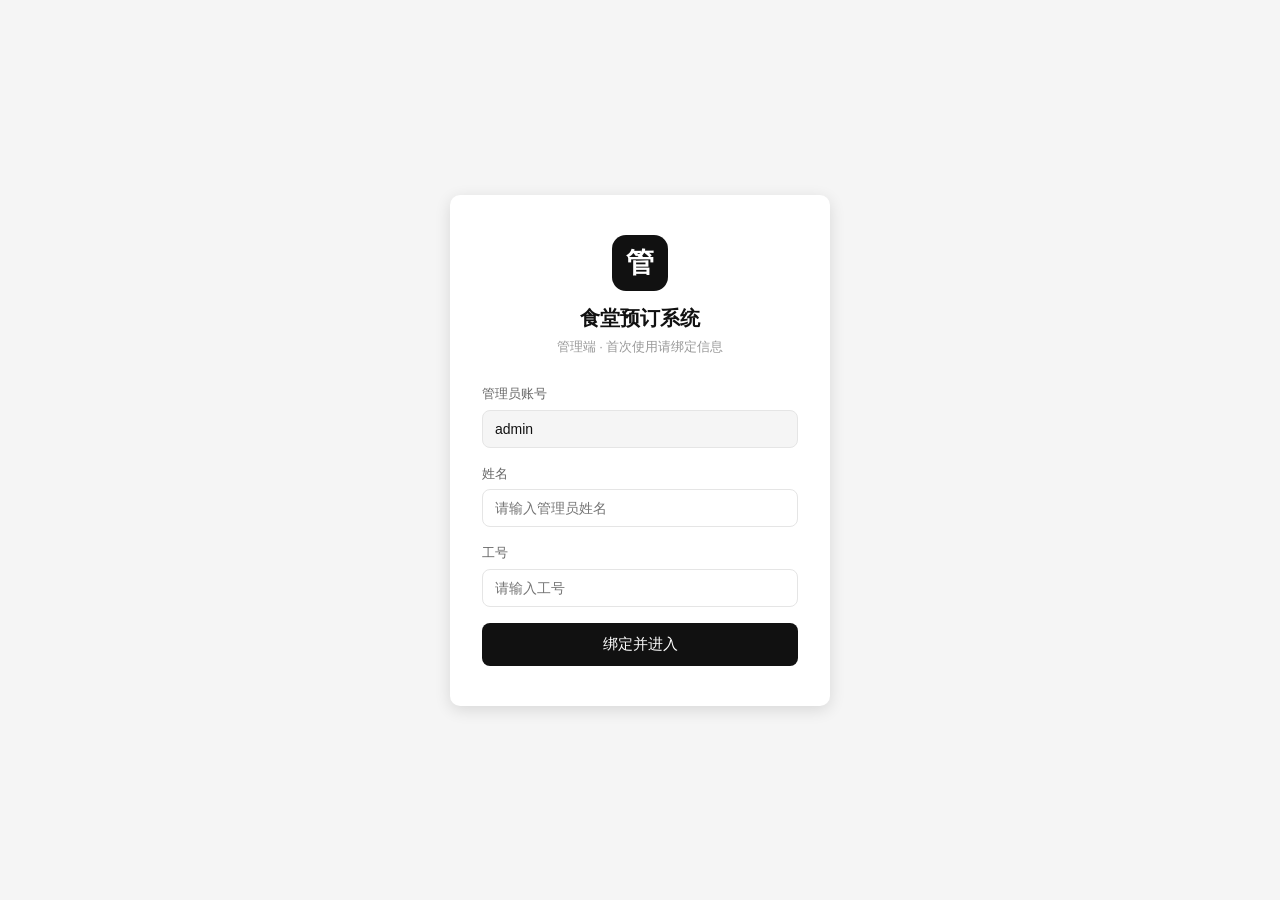
==== commit 36d7f7d9: "feat: 黑白主题 + 响应式双端 + 管理员绑定功能 任务1改动: 1. 黑白极简主题 - CSS 变量统一管理，去除彩色，强调用纯黑 2. 响应式双端 - 手机/电脑自适应，移动端侧边栏可抽屉式" ====
--- a/client/admin.html
+++ b/client/admin.html
@@ -3,629 +3,579 @@
 <head>
     <meta charset="UTF-8">
     <meta name="viewport" content="width=device-width, initial-scale=1.0">
-    <title>智能食堂预订系统 - 管理端</title>
+    <title>食堂预订系统 · 管理端</title>
     <style>
-        * {
-            margin: 0;
-            padding: 0;
-            box-sizing: border-box;
-        }
-        
+        :root {
+            --bg: #ffffff;
+            --bg-soft: #f5f5f5;
+            --bg-card: #ffffff;
+            --fg: #111111;
+            --fg-soft: #666666;
+            --fg-muted: #999999;
+            --border: #e5e5e5;
+            --border-soft: #f0f0f0;
+            --accent: #111111;
+            --accent-fg: #ffffff;
+            --danger: #dc2626;
+            --success: #16a34a;
+            --warning: #ca8a04;
+            --shadow: 0 1px 3px rgba(0,0,0,0.08);
+            --shadow-lg: 0 4px 16px rgba(0,0,0,0.12);
+            --radius: 10px;
+            --sidebar-w: 220px;
+        }
+
+        * { margin: 0; padding: 0; box-sizing: border-box; }
+
         body {
-            font-family: -apple-system, BlinkMacSystemFont, 'Segoe UI', Roboto, 'Helvetica Neue', Arial, sans-serif;
-            background: #f5f7fa;
+            font-family: -apple-system, BlinkMacSystemFont, 'Segoe UI', 'PingFang SC', 'Microsoft YaHei', sans-serif;
+            background: var(--bg-soft);
+            color: var(--fg);
             min-height: 100vh;
-        }
-        
+            font-size: 14px;
+            line-height: 1.5;
+        }
+
+        /* ===== 绑定/登录页 ===== */
+        .bind-page {
+            min-height: 100vh;
+            display: flex;
+            align-items: center;
+            justify-content: center;
+            background: var(--bg-soft);
+            padding: 20px;
+        }
+        .bind-card {
+            background: var(--bg-card);
+            border-radius: var(--radius);
+            box-shadow: var(--shadow-lg);
+            padding: 40px 32px;
+            width: 100%;
+            max-width: 380px;
+        }
+        .bind-card .logo {
+            text-align: center;
+            margin-bottom: 28px;
+        }
+        .bind-card .logo .icon {
+            width: 56px;
+            height: 56px;
+            background: var(--accent);
+            color: var(--accent-fg);
+            border-radius: 14px;
+            display: inline-flex;
+            align-items: center;
+            justify-content: center;
+            font-size: 28px;
+            font-weight: 700;
+            margin-bottom: 12px;
+        }
+        .bind-card .logo h1 {
+            font-size: 20px;
+            font-weight: 600;
+            color: var(--fg);
+        }
+        .bind-card .logo p {
+            font-size: 13px;
+            color: var(--fg-muted);
+            margin-top: 4px;
+        }
+        .form-group { margin-bottom: 16px; }
+        .form-group label {
+            display: block;
+            font-size: 13px;
+            color: var(--fg-soft);
+            margin-bottom: 6px;
+            font-weight: 500;
+        }
+        .form-group input, .form-group select {
+            width: 100%;
+            padding: 10px 12px;
+            border: 1px solid var(--border);
+            border-radius: 8px;
+            font-size: 14px;
+            background: var(--bg);
+            color: var(--fg);
+            transition: border-color 0.2s;
+        }
+        .form-group input:focus {
+            outline: none;
+            border-color: var(--accent);
+        }
+        .btn {
+            display: inline-block;
+            padding: 10px 18px;
+            background: var(--accent);
+            color: var(--accent-fg);
+            border: none;
+            border-radius: 8px;
+            font-size: 14px;
+            font-weight: 500;
+            cursor: pointer;
+            transition: opacity 0.2s;
+            text-decoration: none;
+        }
+        .btn:hover { opacity: 0.85; }
+        .btn-block { width: 100%; padding: 12px; font-size: 15px; }
+        .btn-outline {
+            background: transparent;
+            color: var(--fg);
+            border: 1px solid var(--border);
+        }
+        .btn-danger { background: var(--danger); color: #fff; }
+        .btn-success { background: var(--success); color: #fff; }
+        .btn-sm { padding: 6px 12px; font-size: 12px; }
+
+        .message {
+            padding: 10px 14px;
+            border-radius: 8px;
+            margin-bottom: 16px;
+            font-size: 13px;
+        }
+        .message.success { background: #f0fdf4; color: var(--success); border: 1px solid #bbf7d0; }
+        .message.error { background: #fef2f2; color: var(--danger); border: 1px solid #fecaca; }
+
+        /* ===== 主布局 ===== */
+        .layout { display: flex; min-height: 100vh; }
+
         .sidebar {
-            width: 250px;
-            background: linear-gradient(180deg, #2c3e50 0%, #34495e 100%);
-            color: white;
-            min-height: 100vh;
+            width: var(--sidebar-w);
+            background: var(--accent);
+            color: var(--accent-fg);
             position: fixed;
-            left: 0;
-            top: 0;
-            padding: 20px;
-        }
-        
-        .sidebar h2 {
-            font-size: 20px;
-            margin-bottom: 30px;
-            padding-bottom: 15px;
-            border-bottom: 1px solid rgba(255,255,255,0.2);
-        }
-        
-        .sidebar-nav {
-            list-style: none;
-        }
-        
-        .sidebar-nav li {
-            margin-bottom: 10px;
-        }
-        
+            top: 0; left: 0; bottom: 0;
+            padding: 24px 0;
+            display: flex;
+            flex-direction: column;
+            z-index: 100;
+            transition: transform 0.3s;
+        }
+        .sidebar .brand {
+            padding: 0 24px 24px;
+            border-bottom: 1px solid rgba(255,255,255,0.1);
+            margin-bottom: 16px;
+        }
+        .sidebar .brand .icon {
+            width: 36px; height: 36px;
+            background: rgba(255,255,255,0.15);
+            border-radius: 8px;
+            display: inline-flex;
+            align-items: center;
+            justify-content: center;
+            font-weight: 700;
+            font-size: 18px;
+            margin-bottom: 8px;
+        }
+        .sidebar .brand h2 { font-size: 15px; font-weight: 600; }
+        .sidebar .brand p { font-size: 11px; opacity: 0.6; margin-top: 2px; }
+
+        .sidebar-nav { list-style: none; flex: 1; }
         .sidebar-nav li a {
-            display: block;
-            padding: 12px 15px;
-            color: white;
+            display: flex;
+            align-items: center;
+            gap: 10px;
+            padding: 12px 24px;
+            color: rgba(255,255,255,0.7);
             text-decoration: none;
+            font-size: 14px;
+            transition: all 0.2s;
+            border-left: 3px solid transparent;
+        }
+        .sidebar-nav li a:hover { color: #fff; background: rgba(255,255,255,0.05); }
+        .sidebar-nav li a.active {
+            color: #fff;
+            background: rgba(255,255,255,0.1);
+            border-left-color: #fff;
+        }
+        .sidebar-nav li a .ico { font-size: 16px; width: 20px; text-align: center; }
+
+        .sidebar .footer {
+            padding: 16px 24px;
+            border-top: 1px solid rgba(255,255,255,0.1);
+            font-size: 12px;
+        }
+        .sidebar .footer .admin-name { color: #fff; font-weight: 500; margin-bottom: 4px; }
+        .sidebar .footer .logout {
+            color: rgba(255,255,255,0.5);
+            cursor: pointer;
+            text-decoration: none;
+        }
+        .sidebar .footer .logout:hover { color: #fff; }
+
+        .main {
+            flex: 1;
+            margin-left: var(--sidebar-w);
+            padding: 24px;
+        }
+
+        .topbar {
+            display: flex;
+            align-items: center;
+            justify-content: space-between;
+            margin-bottom: 24px;
+        }
+        .topbar h1 { font-size: 22px; font-weight: 600; }
+        .topbar .menu-btn {
+            display: none;
+            background: var(--bg-card);
+            border: 1px solid var(--border);
             border-radius: 8px;
-            transition: all 0.3s;
-            font-size: 14px;
-        }
-        
-        .sidebar-nav li a:hover, .sidebar-nav li a.active {
-            background: rgba(255,255,255,0.2);
-        }
-        
-        .main-content {
-            margin-left: 250px;
-            padding: 20px;
-        }
-        
-        .header {
-            background: white;
-            border-radius: 12px;
+            padding: 8px 12px;
+            cursor: pointer;
+            font-size: 18px;
+        }
+
+        .card {
+            background: var(--bg-card);
+            border-radius: var(--radius);
+            box-shadow: var(--shadow);
             padding: 20px;
             margin-bottom: 20px;
-            box-shadow: 0 2px 10px rgba(0,0,0,0.05);
+        }
+        .card-title {
+            font-size: 15px;
+            font-weight: 600;
+            margin-bottom: 16px;
+            padding-bottom: 12px;
+            border-bottom: 1px solid var(--border-soft);
             display: flex;
             justify-content: space-between;
             align-items: center;
         }
-        
-        .header h1 {
-            color: #333;
-            font-size: 22px;
-        }
-        
-        .header .admin-info {
-            font-size: 14px;
-            color: #666;
-        }
-        
-        .card {
-            background: white;
-            border-radius: 12px;
-            padding: 20px;
-            margin-bottom: 20px;
-            box-shadow: 0 2px 10px rgba(0,0,0,0.05);
-        }
-        
-        .card-title {
-            font-size: 16px;
-            font-weight: 600;
-            color: #333;
-            margin-bottom: 15px;
-            padding-bottom: 10px;
-            border-bottom: 2px solid #f0f0f0;
-        }
-        
-        .form-row {
-            display: grid;
-            grid-template-columns: repeat(auto-fit, minmax(200px, 1fr));
-            gap: 15px;
-            margin-bottom: 15px;
-        }
-        
-        .form-group {
-            margin-bottom: 15px;
-        }
-        
-        .form-group label {
-            display: block;
-            margin-bottom: 5px;
-            color: #555;
-            font-weight: 500;
-            font-size: 13px;
-        }
-        
-        .form-group input, .form-group select {
-            width: 100%;
-            padding: 10px;
-            border: 1px solid #ddd;
-            border-radius: 6px;
-            font-size: 14px;
-            transition: border-color 0.3s;
-        }
-        
-        .form-group input:focus, .form-group select:focus {
-            outline: none;
-            border-color: #3498db;
-        }
-        
-        .btn {
-            background: #3498db;
-            color: white;
-            border: none;
-            padding: 10px 20px;
-            border-radius: 6px;
-            font-size: 14px;
-            font-weight: 600;
-            cursor: pointer;
-            transition: all 0.3s;
-        }
-        
-        .btn:hover {
-            background: #2980b9;
-            transform: translateY(-1px);
-        }
-        
-        .btn-danger {
-            background: #e74c3c;
-        }
-        
-        .btn-danger:hover {
-            background: #c0392b;
-        }
-        
-        .btn-success {
-            background: #27ae60;
-        }
-        
-        .btn-success:hover {
-            background: #2ecc71;
-        }
-        
-        .btn-secondary {
-            background: #ecf0f1;
-            color: #666;
-        }
-        
-        .btn-secondary:hover {
-            background: #bdc3c7;
-        }
-        
-        .btn-sm {
-            padding: 6px 12px;
+        .card-title a {
             font-size: 12px;
-        }
-        
-        .message {
-            padding: 12px;
-            border-radius: 6px;
-            margin-bottom: 15px;
-            font-size: 14px;
-        }
-        
-        .message.success {
-            background: #d4edda;
-            color: #155724;
-            border: 1px solid #c3e6cb;
-        }
-        
-        .message.error {
-            background: #f8d7da;
-            color: #721c24;
-            border: 1px solid #f5c6cb;
-        }
-        
-        table {
-            width: 100%;
-            border-collapse: collapse;
-            margin-top: 15px;
-        }
-        
-        table th, table td {
-            padding: 12px;
-            text-align: left;
-            border-bottom: 1px solid #f0f0f0;
-            font-size: 14px;
-        }
-        
-        table th {
-            background: #f8f9fa;
-            font-weight: 600;
-            color: #555;
-        }
-        
-        table tr:hover {
-            background: #f8f9fa;
-        }
-        
+            color: var(--fg-soft);
+            text-decoration: none;
+            font-weight: normal;
+        }
+
+        /* 统计卡片 */
         .stats-grid {
             display: grid;
-            grid-template-columns: repeat(auto-fit, minmax(200px, 1fr));
-            gap: 15px;
+            grid-template-columns: repeat(3, 1fr);
+            gap: 16px;
             margin-bottom: 20px;
         }
-        
         .stat-card {
-            background: white;
-            border-radius: 12px;
+            background: var(--bg-card);
+            border-radius: var(--radius);
             padding: 20px;
-            box-shadow: 0 2px 10px rgba(0,0,0,0.05);
-            text-align: center;
+            box-shadow: var(--shadow);
             cursor: pointer;
             transition: all 0.2s;
             border: 2px solid transparent;
         }
-
         .stat-card:hover {
-            transform: translateY(-3px);
-            box-shadow: 0 6px 20px rgba(0,0,0,0.12);
-            border-color: #667eea;
-        }
-
-        .stat-card .number {
-            font-size: 32px;
-            font-weight: 700;
-            margin-bottom: 5px;
-        }
-
-        .stat-card .label {
-            font-size: 14px;
-            color: #666;
-        }
-
-        .stat-card .hint {
+            transform: translateY(-2px);
+            box-shadow: var(--shadow-lg);
+            border-color: var(--accent);
+        }
+        .stat-card .number { font-size: 32px; font-weight: 700; color: var(--fg); }
+        .stat-card .label { font-size: 13px; color: var(--fg-soft); margin-top: 4px; }
+        .stat-card .hint { font-size: 11px; color: var(--fg-muted); margin-top: 8px; }
+
+        /* 表格 */
+        table { width: 100%; border-collapse: collapse; font-size: 13px; }
+        th, td { padding: 10px 12px; text-align: left; border-bottom: 1px solid var(--border-soft); }
+        th { background: var(--bg-soft); font-weight: 600; color: var(--fg-soft); font-size: 12px; }
+        tr:hover { background: var(--bg-soft); }
+
+        .status-badge {
+            padding: 3px 10px;
+            border-radius: 12px;
             font-size: 11px;
-            color: #aaa;
-            margin-top: 6px;
-        }
-
-        .stat-card.total .number { color: #3498db; }
-        .stat-card.pending .number { color: #f39c12; }
-        .stat-card.taken .number { color: #27ae60; }
-
+            font-weight: 500;
+        }
+        .status-badge.pending { background: #fef3c7; color: #92400e; }
+        .status-badge.taken { background: #d1fae5; color: #065f46; }
+        .status-badge.cancelled { background: #fee2e2; color: #991b1b; }
+        .status-badge.overtime { background: #f3f4f6; color: #6b7280; }
+
+        .form-row { display: grid; grid-template-columns: 1fr 1fr; gap: 12px; }
+
+        .search-bar {
+            display: flex;
+            gap: 8px;
+            margin-bottom: 12px;
+        }
+        .search-bar input {
+            flex: 1;
+            padding: 8px 12px;
+            border: 1px solid var(--border);
+            border-radius: 8px;
+            font-size: 13px;
+        }
+
+        .dish-list { display: grid; gap: 12px; }
+        .dish-item {
+            display: flex;
+            justify-content: space-between;
+            align-items: center;
+            padding: 14px;
+            border: 1px solid var(--border-soft);
+            border-radius: 8px;
+        }
+        .dish-item .info .name { font-weight: 600; margin-bottom: 4px; }
+        .dish-item .info .meta { font-size: 12px; color: var(--fg-muted); }
+        .dish-item .actions { display: flex; gap: 6px; }
+        .low-stock { color: var(--danger); font-weight: 600; }
+
+        /* 模态框 */
         .modal {
             display: none;
             position: fixed;
-            top: 0;
-            left: 0;
-            width: 100%;
-            height: 100%;
+            top: 0; left: 0; right: 0; bottom: 0;
             background: rgba(0,0,0,0.5);
             justify-content: center;
             align-items: center;
             z-index: 1000;
-        }
-
+            padding: 20px;
+        }
+        .modal.show { display: flex; }
         .modal-content {
-            background: white;
-            border-radius: 12px;
-            padding: 25px;
-            width: 90%;
-            max-width: 400px;
+            background: var(--bg-card);
+            border-radius: var(--radius);
+            padding: 24px;
+            width: 100%;
+            max-width: 420px;
+            max-height: 85vh;
+            overflow-y: auto;
             position: relative;
         }
-
-        .modal-content.large {
-            max-width: 800px;
-            max-height: 80vh;
-            overflow-y: auto;
-        }
-
-        .modal-content h3 {
-            margin-bottom: 20px;
-            color: #333;
-        }
-
+        .modal-content.large { max-width: 800px; }
         .modal-close {
             position: absolute;
-            top: 15px;
-            right: 15px;
+            top: 12px; right: 16px;
             font-size: 24px;
             cursor: pointer;
-            color: #888;
-        }
-
-        .modal-table {
-            width: 100%;
-            border-collapse: collapse;
-            font-size: 13px;
-        }
-
-        .modal-table th, .modal-table td {
-            padding: 8px 10px;
-            text-align: left;
-            border-bottom: 1px solid #f0f0f0;
-        }
-
-        .modal-table th {
-            background: #f8f9fa;
-            font-weight: 600;
-            color: #333;
-        }
-
-        .recent-orders-card, .dish-overview-card {
-            background: white;
-            border-radius: 12px;
-            padding: 20px;
-            margin-bottom: 20px;
-            box-shadow: 0 2px 10px rgba(0,0,0,0.05);
-        }
-
-        .recent-orders-card .card-title, .dish-overview-card .card-title {
-            font-size: 16px;
-            font-weight: 600;
-            color: #333;
-            margin-bottom: 15px;
-            padding-bottom: 10px;
-            border-bottom: 2px solid #f0f0f0;
-            display: flex;
-            justify-content: space-between;
-            align-items: center;
-        }
-
-        .recent-orders-card .card-title a, .dish-overview-card .card-title a {
-            font-size: 13px;
-            color: #667eea;
-            text-decoration: none;
-            font-weight: normal;
-        }
-
+            color: var(--fg-muted);
+            line-height: 1;
+        }
+        .modal-content h3 { font-size: 17px; margin-bottom: 16px; }
+
+        .loading { text-align: center; padding: 30px; color: var(--fg-muted); font-size: 13px; }
+        .hidden { display: none !important; }
+
+        /* 菜品库存概览进度条 */
         .dish-stock-bar {
             display: flex;
             align-items: center;
-            gap: 10px;
+            gap: 12px;
             padding: 8px 0;
-            border-bottom: 1px solid #f5f5f5;
-        }
-
+            border-bottom: 1px solid var(--border-soft);
+        }
         .dish-stock-bar:last-child { border-bottom: none; }
-
-        .dish-stock-bar .name {
-            width: 120px;
-            font-size: 14px;
-            color: #333;
-        }
-
+        .dish-stock-bar .name { width: 100px; font-size: 13px; }
         .dish-stock-bar .bar {
-            flex: 1;
-            height: 8px;
-            background: #f0f0f0;
-            border-radius: 4px;
+            flex: 1; height: 6px;
+            background: var(--border-soft);
+            border-radius: 3px;
             overflow: hidden;
         }
-
         .dish-stock-bar .bar-fill {
             height: 100%;
-            background: linear-gradient(90deg, #667eea, #764ba2);
-            border-radius: 4px;
-        }
-
-        .dish-stock-bar .bar-fill.low { background: #e74c3c; }
-        .dish-stock-bar .bar-fill.mid { background: #f39c12; }
-
-        .dish-stock-bar .qty {
-            width: 60px;
-            text-align: right;
-            font-size: 13px;
-            font-weight: 600;
-            color: #666;
-        }
-        
-        .loading {
-            text-align: center;
-            padding: 30px;
-            color: #888;
-        }
-        
-        .hidden {
-            display: none !important;
-        }
-        
-        .status-badge {
-            padding: 4px 10px;
-            border-radius: 20px;
-            font-size: 12px;
-            font-weight: 500;
-        }
-        
-        .status-badge.pending { background: #fff3cd; color: #856404; }
-        .status-badge.taken { background: #d4edda; color: #155724; }
-        .status-badge.cancelled { background: #f8d7da; color: #721c24; }
-        .status-badge.overtime { background: #f8d7da; color: #721c24; }
-        
-        .search-bar {
-            display: flex;
-            gap: 10px;
-            margin-bottom: 15px;
-        }
-        
-        .search-bar input {
-            flex: 1;
-            padding: 10px;
-            border: 1px solid #ddd;
-            border-radius: 6px;
-            font-size: 14px;
-        }
-        
-        .menu-item {
-            display: flex;
-            justify-content: space-between;
-            align-items: center;
-            padding: 12px;
-            border: 1px solid #f0f0f0;
-            border-radius: 8px;
-            margin-bottom: 10px;
-        }
-        
-        .menu-item .info {
-            flex: 1;
-        }
-        
-        .menu-item .info .name {
-            font-size: 16px;
-            font-weight: 600;
-            color: #333;
-            margin-bottom: 4px;
-        }
-        
-        .menu-item .info .meta {
-            font-size: 13px;
-            color: #888;
-        }
-        
-        .menu-item .actions {
-            display: flex;
-            gap: 8px;
-        }
-        
-        .low-stock {
-            color: #e74c3c;
-            font-weight: 600;
-        }
+            background: var(--accent);
+            border-radius: 3px;
+        }
+        .dish-stock-bar .bar-fill.low { background: var(--danger); }
+        .dish-stock-bar .bar-fill.mid { background: var(--warning); }
+        .dish-stock-bar .qty { width: 55px; text-align: right; font-size: 12px; font-weight: 600; color: var(--fg-soft); }
+
+        /* 移动端响应式 */
+        @media (max-width: 768px) {
+            .sidebar {
+                transform: translateX(-100%);
+                box-shadow: var(--shadow-lg);
+            }
+            .sidebar.open { transform: translateX(0); }
+            .main { margin-left: 0; padding: 16px; }
+            .topbar .menu-btn { display: block; }
+            .stats-grid { grid-template-columns: 1fr; }
+            .form-row { grid-template-columns: 1fr; }
+            .dish-item { flex-direction: column; align-items: flex-start; gap: 10px; }
+            .dish-item .actions { width: 100%; }
+            .modal-content.large { max-width: 100%; }
+            table { font-size: 12px; }
+            th, td { padding: 8px 6px; }
+        }
+
+        .overlay-mask {
+            display: none;
+            position: fixed;
+            top: 0; left: 0; right: 0; bottom: 0;
+            background: rgba(0,0,0,0.3);
+            z-index: 99;
+        }
+        .overlay-mask.show { display: block; }
     </style>
 </head>
 <body>
-    <div class="sidebar">
-        <h2> 管理后台</h2>
+
+<!-- 绑定/登录页 -->
+<div id="bind-page" class="bind-page hidden">
+    <div class="bind-card">
+        <div class="logo">
+            <div class="icon">管</div>
+            <h1>食堂预订系统</h1>
+            <p>管理端 · 首次使用请绑定信息</p>
+        </div>
+        <div id="bind-message"></div>
+        <div class="form-group">
+            <label>管理员账号</label>
+            <input type="text" id="bind-admin-id" value="admin" readonly style="background:var(--bg-soft)">
+        </div>
+        <div class="form-group">
+            <label>姓名</label>
+            <input type="text" id="bind-name" placeholder="请输入管理员姓名">
+        </div>
+        <div class="form-group">
+            <label>工号</label>
+            <input type="text" id="bind-employee-id" placeholder="请输入工号">
+        </div>
+        <button class="btn btn-block" onclick="doBind()">绑定并进入</button>
+    </div>
+</div>
+
+<!-- 主界面 -->
+<div id="main-layout" class="layout hidden">
+    <div class="overlay-mask" id="overlay-mask" onclick="toggleSidebar()"></div>
+    <aside class="sidebar" id="sidebar">
+        <div class="brand">
+            <div class="icon">管</div>
+            <h2>食堂预订</h2>
+            <p>管理端</p>
+        </div>
         <ul class="sidebar-nav">
-            <li><a href="#" class="active" onclick="showTab('dashboard')"> 数据概览</a></li>
-            <li><a href="#" onclick="showTab('dish')">️ 菜品管理</a></li>
-            <li><a href="#" onclick="showTab('order')"> 订单管理</a></li>
-            <li><a href="#" onclick="showTab('config')">⚙️ 系统配置</a></li>
-            <li><a href="#" onclick="showTab('logs')"> 操作日志</a></li>
+            <li><a href="#" onclick="showTab('dashboard'); return false;" class="active"><span class="ico">▣</span> 数据概览</a></li>
+            <li><a href="#" onclick="showTab('dish'); return false;"><span class="ico">♨</span> 菜品管理</a></li>
+            <li><a href="#" onclick="showTab('order'); return false;"><span class="ico">▤</span> 订单管理</a></li>
+            <li><a href="#" onclick="showTab('config'); return false;"><span class="ico">⚙</span> 系统配置</a></li>
+            <li><a href="#" onclick="showTab('logs'); return false;"><span class="ico">≡</span> 操作日志</a></li>
         </ul>
-    </div>
-
-    <div class="main-content">
-        <div class="header">
-            <h1 id="page-title">数据概览</h1>
-            <div class="admin-info">管理员：马静</div>
-        </div>
-
+        <div class="footer">
+            <div class="admin-name" id="sidebar-admin-name">管理员</div>
+            <a class="logout" onclick="logout()">退出登录</a>
+        </div>
+    </aside>
+
+    <main class="main">
+        <div class="topbar">
+            <div style="display:flex;align-items:center;gap:12px">
+                <button class="menu-btn" onclick="toggleSidebar()">≡</button>
+                <h1 id="page-title">数据概览</h1>
+            </div>
+        </div>
+
+        <!-- 数据概览 -->
         <div id="dashboard-tab">
             <div class="stats-grid">
-                <div class="stat-card total" onclick="showOrdersByStatus('')">
+                <div class="stat-card" onclick="showOrdersByStatus('')">
                     <div class="number" id="stat-total">0</div>
                     <div class="label">今日订单</div>
                     <div class="hint">点击查看全部</div>
                 </div>
-                <div class="stat-card pending" onclick="showOrdersByStatus('pending')">
+                <div class="stat-card" onclick="showOrdersByStatus('pending')">
                     <div class="number" id="stat-pending">0</div>
                     <div class="label">待取餐</div>
                     <div class="hint">点击查看详情</div>
                 </div>
-                <div class="stat-card taken" onclick="showOrdersByStatus('taken')">
+                <div class="stat-card" onclick="showOrdersByStatus('taken')">
                     <div class="number" id="stat-taken">0</div>
                     <div class="label">已取餐</div>
                     <div class="hint">点击查看详情</div>
                 </div>
             </div>
 
-            <div class="recent-orders-card">
+            <div class="card">
                 <div class="card-title">
-                    <span>📋 最近订单</span>
+                    <span>最近订单</span>
                     <a href="#" onclick="showTab('order'); return false;">查看全部 →</a>
                 </div>
-                <div id="recent-orders-container">
-                    <div class="loading">加载中...</div>
-                </div>
-            </div>
-
-            <div class="dish-overview-card">
+                <div id="recent-orders-container"><div class="loading">加载中...</div></div>
+            </div>
+
+            <div class="card">
                 <div class="card-title">
-                    <span>🍲 菜品库存概览</span>
+                    <span>菜品库存概览</span>
                     <a href="#" onclick="showTab('dish'); return false;">管理菜品 →</a>
                 </div>
-                <div id="dish-overview-container">
-                    <div class="loading">加载中...</div>
-                </div>
+                <div id="dish-overview-container"><div class="loading">加载中...</div></div>
             </div>
 
             <div class="card">
-                <div class="card-title"> 热销菜品 TOP5</div>
+                <div class="card-title">热销菜品 TOP 5</div>
                 <table id="top-dishes-table">
-                    <thead>
-                        <tr><th>菜品</th><th>销量</th></tr>
-                    </thead>
+                    <thead><tr><th>菜品</th><th>销量</th></tr></thead>
                     <tbody></tbody>
                 </table>
             </div>
 
             <div class="card">
-                <div class="card-title">⚠️ 低库存预警</div>
+                <div class="card-title">低库存预警</div>
                 <table id="low-stock-table">
-                    <thead>
-                        <tr><th>菜品</th><th>剩余库存</th></tr>
-                    </thead>
+                    <thead><tr><th>菜品</th><th>剩余库存</th></tr></thead>
                     <tbody></tbody>
                 </table>
             </div>
         </div>
 
+        <!-- 菜品管理 -->
         <div id="dish-tab" class="hidden">
             <div class="card">
                 <div class="card-title">上架新菜品</div>
                 <div id="dish-message"></div>
                 <div class="form-row">
+                    <div class="form-group"><label>菜品名称</label><input type="text" id="dish-name" placeholder="如：大肉包"></div>
+                    <div class="form-group"><label>初始库存</label><input type="number" id="dish-stock" placeholder="0" min="0"></div>
+                    <div class="form-group"><label>每人限购</label><input type="number" id="dish-limit" placeholder="5" min="1"></div>
+                    <div class="form-group"><label>营养信息(JSON)</label><input type="text" id="dish-nutrition" placeholder='{"cal":300,"sugar":5}'></div>
+                    <div class="form-group"><label>过敏标签</label><input type="text" id="dish-allergy" placeholder="如：花生"></div>
+                    <div class="form-group"><label>别名(逗号分隔)</label><input type="text" id="dish-alias" placeholder="如：红烧"></div>
+                </div>
+                <button class="btn" onclick="addDish()">上架菜品</button>
+            </div>
+            <div class="card">
+                <div class="card-title">菜品列表</div>
+                <div id="dish-loading" class="loading">加载中...</div>
+                <div id="dish-list" class="dish-list"></div>
+            </div>
+        </div>
+
+        <!-- 订单管理 -->
+        <div id="order-tab" class="hidden">
+            <div class="card">
+                <div class="card-title">订单核销 / 取消</div>
+                <div class="form-row">
                     <div class="form-group">
-                        <label>菜品名称</label>
-                        <input type="text" id="dish-name" placeholder="如：大肉包">
+                        <label>核销订单（取餐）</label>
+                        <input type="text" id="verify-order-id" placeholder="输入订单号">
+                        <button class="btn btn-success" style="margin-top:8px" onclick="verifyOrder()">核销</button>
                     </div>
                     <div class="form-group">
-                        <label>初始库存</label>
-                        <input type="number" id="dish-stock" placeholder="0" min="0">
+                        <label>取消订单</label>
+                        <input type="text" id="cancel-order-id" placeholder="输入订单号">
+                        <button class="btn btn-danger" style="margin-top:8px" onclick="cancelOrder()">取消</button>
                     </div>
-                    <div class="form-group">
-                        <label>每人限购</label>
-                        <input type="number" id="dish-limit" placeholder="5" min="1">
-                    </div>
-                </div>
-                <div class="form-row">
-                    <div class="form-group">
-                        <label>营养信息（可选）</label>
-                        <input type="text" id="dish-nutrition" placeholder='{"cal":200,"sugar":10}'>
-                    </div>
-                    <div class="form-group">
-                        <label>过敏原标签（可选）</label>
-                        <input type="text" id="dish-allergy" placeholder="如：乳制品">
-                    </div>
-                </div>
-                <button class="btn btn-success" onclick="addDish()">上架</button>
-            </div>
-
-            <div class="card">
-                <div class="card-title">菜品列表</div>
-                <div id="dish-list"></div>
-                <div id="dish-loading" class="loading">加载中...</div>
-            </div>
-        </div>
-
-        <div id="order-tab" class="hidden">
-            <div class="card">
-                <div class="card-title">超时订单处理</div>
-                <div id="overtime-message"></div>
-                <button class="btn btn-danger" onclick="processOvertimeOrders()">处理超时订单</button>
-            </div>
-
-            <div class="card">
-                <div class="card-title">订单核销</div>
+                </div>
                 <div id="verify-message"></div>
-                <div class="form-group">
-                    <label>订单号</label>
-                    <input type="text" id="verify-order-id" placeholder="输入订单号，如：D20260715001">
-                </div>
-                <button class="btn btn-success" onclick="verifyOrder()">核销</button>
-            </div>
-
-            <div class="card">
-                <div class="card-title">取消订单</div>
                 <div id="cancel-message"></div>
-                <div class="form-group">
-                    <label>订单号</label>
-                    <input type="text" id="cancel-order-id" placeholder="输入订单号">
-                </div>
-                <button class="btn btn-danger" onclick="cancelOrder()">取消</button>
-            </div>
-
+            </div>
             <div class="card">
                 <div class="card-title">今日订单列表</div>
                 <div class="search-bar">
                     <input type="text" id="order-search" placeholder="搜索订单号或菜品...">
-                    <button class="btn btn-secondary" onclick="searchOrders()">搜索</button>
-                </div>
-                <table id="order-table">
-                    <thead>
-                        <tr><th>订单号</th><th>用户</th><th>菜品</th><th>数量</th><th>下单时间</th><th>状态</th><th>操作</th></tr>
-                    </thead>
-                    <tbody></tbody>
-                </table>
-            </div>
-        </div>
-
+                    <button class="btn btn-outline" onclick="searchOrders()">搜索</button>
+                </div>
+                <div style="overflow-x:auto">
+                    <table id="order-table">
+                        <thead><tr><th>订单号</th><th>用户</th><th>菜品</th><th>数量</th><th>下单时间</th><th>状态</th><th>操作</th></tr></thead>
+                        <tbody></tbody>
+                    </table>
+                </div>
+            </div>
+        </div>
+
+        <!-- 系统配置 -->
         <div id="config-tab" class="hidden">
             <div class="card">
                 <div class="card-title">系统配置</div>
@@ -635,655 +585,489 @@
                     <input type="time" id="cutoff-time" value="10:00">
                 </div>
                 <div class="form-row">
-                    <div class="form-group">
-                        <label>取餐开始时间</label>
-                        <input type="time" id="take-start" value="11:30">
-                    </div>
-                    <div class="form-group">
-                        <label>取餐结束时间</label>
-                        <input type="time" id="take-end" value="12:30">
-                    </div>
-                </div>
-                <div style="display: flex; gap: 10px;">
+                    <div class="form-group"><label>取餐开始时间</label><input type="time" id="take-start" value="11:30"></div>
+                    <div class="form-group"><label>取餐结束时间</label><input type="time" id="take-end" value="12:30"></div>
+                </div>
+                <div style="display:flex;gap:10px;flex-wrap:wrap">
                     <button class="btn" onclick="updateCutoff()">更新截止时间</button>
                     <button class="btn" onclick="updateTakeTime()">更新取餐时段</button>
-                </div>
-            </div>
-        </div>
-
+                    <button class="btn btn-outline" onclick="processOvertime()">处理超时订单</button>
+                </div>
+            </div>
+        </div>
+
+        <!-- 操作日志 -->
         <div id="logs-tab" class="hidden">
             <div class="card">
-                <div class="card-title">操作日志</div>
-                <table id="logs-table">
-                    <thead>
-                        <tr><th>时间</th><th>操作人</th><th>操作类型</th><th>详情</th></tr>
-                    </thead>
-                    <tbody></tbody>
-                </table>
-            </div>
-        </div>
+                <div class="card-title">操作日志（最近20条）</div>
+                <div style="overflow-x:auto">
+                    <table id="logs-table">
+                        <thead><tr><th>时间</th><th>操作人</th><th>操作类型</th><th>详情</th></tr></thead>
+                        <tbody></tbody>
+                    </table>
+                </div>
+            </div>
+        </div>
+    </main>
+</div>
+
+<!-- 编辑菜品模态框 -->
+<div class="modal" id="edit-modal">
+    <div class="modal-content">
+        <span class="modal-close" onclick="closeModal()">×</span>
+        <h3>编辑菜品</h3>
+        <div class="form-group"><label>菜品名称</label><input type="text" id="edit-name" disabled></div>
+        <div class="form-group"><label>当前库存</label><input type="number" id="edit-stock"></div>
+        <div class="form-group"><label>每人限购</label><input type="number" id="edit-limit"></div>
+        <button class="btn btn-block" onclick="updateDish()">保存修改</button>
     </div>
-
-    <div class="modal" id="edit-modal">
-        <div class="modal-content">
-            <span class="modal-close" onclick="closeModal()">&times;</span>
-            <h3>编辑菜品</h3>
-            <input type="hidden" id="edit-dish-id">
-            <div class="form-group">
-                <label>菜品名称</label>
-                <input type="text" id="edit-name" disabled>
-            </div>
-            <div class="form-group">
-                <label>当前库存</label>
-                <input type="number" id="edit-stock">
-            </div>
-            <div class="form-group">
-                <label>每人限购</label>
-                <input type="number" id="edit-limit">
-            </div>
-            <button class="btn" onclick="updateDish()">保存修改</button>
-        </div>
+</div>
+
+<!-- 订单详情模态框 -->
+<div class="modal" id="orders-modal">
+    <div class="modal-content large">
+        <span class="modal-close" onclick="closeOrdersModal()">×</span>
+        <h3 id="orders-modal-title">订单列表</h3>
+        <div id="orders-modal-body"><div class="loading">加载中...</div></div>
     </div>
-
-    <div class="modal" id="orders-modal">
-        <div class="modal-content large">
-            <span class="modal-close" onclick="closeOrdersModal()">&times;</span>
-            <h3 id="orders-modal-title">订单列表</h3>
-            <div id="orders-modal-body">
-                <div class="loading">加载中...</div>
-            </div>
-        </div>
-    </div>
-
-    <script>
-        const API_BASE = '';
-        const ADMIN_ID = 'admin';
-
-        function showTab(tab) {
-            document.querySelectorAll('.sidebar-nav li a').forEach(a => a.classList.remove('active'));
-            document.querySelector(`.sidebar-nav li a[onclick="showTab('${tab}')"]`).classList.add('active');
-
-            document.getElementById('dashboard-tab').classList.add('hidden');
-            document.getElementById('dish-tab').classList.add('hidden');
-            document.getElementById('order-tab').classList.add('hidden');
-            document.getElementById('config-tab').classList.add('hidden');
-            document.getElementById('logs-tab').classList.add('hidden');
-
-            document.getElementById(`${tab}-tab`).classList.remove('hidden');
-
-            const titles = {
-                'dashboard': '数据概览',
-                'dish': '菜品管理',
-                'order': '订单管理',
-                'config': '系统配置',
-                'logs': '操作日志'
-            };
-            document.getElementById('page-title').textContent = titles[tab];
-
-            if (tab === 'dashboard') loadStats();
-            if (tab === 'dish') loadDishes();
-            if (tab === 'order') loadOrders();
-            if (tab === 'logs') loadLogs();
-        }
-
-        function showMessage(elementId, message, type) {
-            const el = document.getElementById(elementId);
-            el.innerHTML = `<div class="message ${type}">${message}</div>`;
-            setTimeout(() => { el.innerHTML = ''; }, 3000);
-        }
-
-        async function loadStats() {
-            try {
-                const response = await fetch(`${API_BASE}/api/admin/stats?admin_id=${ADMIN_ID}`);
-                const data = await response.json();
-
-                if (data.success) {
-                    document.getElementById('stat-total').textContent = data.data.total_orders;
-                    document.getElementById('stat-pending').textContent = data.data.pending_orders;
-                    document.getElementById('stat-taken').textContent = data.data.taken_orders;
-
-                    const topTable = document.getElementById('top-dishes-table tbody');
-                    topTable.innerHTML = '';
-                    data.data.top_dishes.forEach(dish => {
-                        topTable.innerHTML += `<tr><td>${dish.name}</td><td>${dish.quantity}</td></tr>`;
-                    });
-                    if (data.data.top_dishes.length === 0) {
-                        topTable.innerHTML = '<tr><td colspan="2" class="loading">暂无数据</td></tr>';
-                    }
-
-                    const lowTable = document.getElementById('low-stock-table tbody');
-                    lowTable.innerHTML = '';
-                    data.data.low_stock.forEach(dish => {
-                        lowTable.innerHTML += `<tr><td>${dish.name}</td><td class="low-stock">${dish.remaining}</td></tr>`;
-                    });
-                    if (data.data.low_stock.length === 0) {
-                        lowTable.innerHTML = '<tr><td colspan="2" class="loading">暂无低库存菜品</td></tr>';
-                    }
+</div>
+
+<script>
+    const API_BASE = '';
+    const ADMIN_ID = 'admin';
+
+    function showMessage(elementId, message, type) {
+        const el = document.getElementById(elementId);
+        if (!el) return;
+        el.innerHTML = `<div class="message ${type}">${message}</div>`;
+        setTimeout(() => { el.innerHTML = ''; }, 3000);
+    }
+
+    function getStatusText(status) {
+        return {'pending':'待取餐','taken':'已取餐','cancelled':'已取消','overtime':'超时未取'}[status] || status;
+    }
+
+    // ===== 启动时检查管理员绑定状态 =====
+    async function checkAdminStatus() {
+        try {
+            const resp = await fetch(`${API_BASE}/api/admin/info?admin_id=${ADMIN_ID}`);
+            const data = await resp.json();
+            if (data.success && data.data.need_bind) {
+                // 需要绑定
+                document.getElementById('bind-page').classList.remove('hidden');
+                document.getElementById('main-layout').classList.add('hidden');
+            } else if (data.success) {
+                // 已绑定，进入主界面
+                document.getElementById('sidebar-admin-name').textContent = data.data.name || '管理员';
+                document.getElementById('bind-page').classList.add('hidden');
+                document.getElementById('main-layout').classList.remove('hidden');
+                loadStats();
+            } else {
+                // 账号不存在，显示绑定页
+                document.getElementById('bind-page').classList.remove('hidden');
+            }
+        } catch (e) {
+            console.error('检查管理员状态失败:', e);
+            document.getElementById('bind-page').classList.remove('hidden');
+        }
+    }
+
+    async function doBind() {
+        const name = document.getElementById('bind-name').value.trim();
+        const employeeId = document.getElementById('bind-employee-id').value.trim();
+        if (!name || !employeeId) {
+            showMessage('bind-message', '请填写姓名和工号', 'error');
+            return;
+        }
+        try {
+            const resp = await fetch(`${API_BASE}/api/admin/bind`, {
+                method: 'POST',
+                headers: {'Content-Type':'application/json'},
+                body: JSON.stringify({admin_id: ADMIN_ID, name, employee_id: employeeId})
+            });
+            const data = await resp.json();
+            if (data.success) {
+                showMessage('bind-message', data.message, 'success');
+                setTimeout(() => location.reload(), 1000);
+            } else {
+                showMessage('bind-message', data.message, 'error');
+            }
+        } catch (e) {
+            showMessage('bind-message', '网络错误', 'error');
+        }
+    }
+
+    function logout() {
+        if (confirm('确定退出登录？')) {
+            // 管理员退出只是刷新页面，绑定状态保留在数据库
+            location.reload();
+        }
+    }
+
+    // ===== 侧边栏切换（移动端） =====
+    function toggleSidebar() {
+        document.getElementById('sidebar').classList.toggle('open');
+        document.getElementById('overlay-mask').classList.toggle('show');
+    }
+
+    function showTab(tab) {
+        document.querySelectorAll('.sidebar-nav li a').forEach(a => a.classList.remove('active'));
+        const active = document.querySelector(`.sidebar-nav li a[onclick="showTab('${tab}'); return false;"]`);
+        if (active) active.classList.add('active');
+
+        ['dashboard','dish','order','config','logs'].forEach(t => {
+            document.getElementById(`${t}-tab`).classList.add('hidden');
+        });
+        document.getElementById(`${tab}-tab`).classList.remove('hidden');
+
+        const titles = {'dashboard':'数据概览','dish':'菜品管理','order':'订单管理','config':'系统配置','logs':'操作日志'};
+        document.getElementById('page-title').textContent = titles[tab];
+
+        if (tab === 'dashboard') loadStats();
+        if (tab === 'dish') loadDishes();
+        if (tab === 'order') loadOrders();
+        if (tab === 'logs') loadLogs();
+
+        // 移动端关闭侧边栏
+        if (window.innerWidth <= 768) {
+            document.getElementById('sidebar').classList.remove('open');
+            document.getElementById('overlay-mask').classList.remove('show');
+        }
+    }
+
+    // ===== 数据概览 =====
+    async function loadStats() {
+        try {
+            const resp = await fetch(`${API_BASE}/api/admin/stats?admin_id=${ADMIN_ID}`);
+            const data = await resp.json();
+            if (data.success) {
+                document.getElementById('stat-total').textContent = data.data.total_orders;
+                document.getElementById('stat-pending').textContent = data.data.pending_orders;
+                document.getElementById('stat-taken').textContent = data.data.taken_orders;
+
+                const topTable = document.querySelector('#top-dishes-table tbody');
+                topTable.innerHTML = '';
+                data.data.top_dishes.forEach(d => {
+                    topTable.innerHTML += `<tr><td>${d.name}</td><td>${d.quantity}</td></tr>`;
+                });
+                if (data.data.top_dishes.length === 0) {
+                    topTable.innerHTML = '<tr><td colspan="2" class="loading">暂无数据</td></tr>';
                 }
-            } catch (error) {
-                console.error('加载统计失败:', error);
+
+                const lowTable = document.querySelector('#low-stock-table tbody');
+                lowTable.innerHTML = '';
+                data.data.low_stock.forEach(d => {
+                    lowTable.innerHTML += `<tr><td>${d.name}</td><td class="low-stock">${d.remaining}</td></tr>`;
+                });
+                if (data.data.low_stock.length === 0) {
+                    lowTable.innerHTML = '<tr><td colspan="2" class="loading">暂无低库存菜品</td></tr>';
+                }
             }
-
-            // 同时加载最近订单和菜品库存概览
-            loadRecentOrders();
-            loadDishOverview();
-        }
-
-        // 加载最近 5 条订单，显示在概览页
-        async function loadRecentOrders() {
-            const container = document.getElementById('recent-orders-container');
-            try {
-                const response = await fetch(`${API_BASE}/api/admin/orders?admin_id=${ADMIN_ID}`);
-                const data = await response.json();
-                if (data.success) {
-                    const recent = data.data.slice(0, 5);
-                    if (recent.length === 0) {
-                        container.innerHTML = '<div class="loading">今日暂无订单</div>';
-                        return;
-                    }
-                    let html = '<table class="modal-table"><thead><tr><th>订单号</th><th>下单人</th><th>菜品</th><th>数量</th><th>时间</th><th>状态</th></tr></thead><tbody>';
-                    recent.forEach(o => {
-                        const time = o.order_time ? o.order_time.substring(11, 16) : '';
-                        html += `<tr>
-                            <td style="color:#667eea;font-weight:600">${o.order_id}</td>
-                            <td>${o.user_name}</td>
-                            <td>${o.dish_name}</td>
-                            <td>${o.quantity}</td>
-                            <td>${time}</td>
-                            <td><span class="status-badge ${o.status}">${getStatusText(o.status)}</span></td>
-                        </tr>`;
-                    });
-                    html += '</tbody></table>';
-                    container.innerHTML = html;
-                } else {
-                    container.innerHTML = '<div class="loading">加载失败</div>';
+        } catch (e) { console.error('加载统计失败:', e); }
+        loadRecentOrders();
+        loadDishOverview();
+    }
+
+    async function loadRecentOrders() {
+        const container = document.getElementById('recent-orders-container');
+        try {
+            const resp = await fetch(`${API_BASE}/api/admin/orders?admin_id=${ADMIN_ID}`);
+            const data = await resp.json();
+            if (data.success) {
+                const recent = data.data.slice(0, 5);
+                if (recent.length === 0) {
+                    container.innerHTML = '<div class="loading">今日暂无订单</div>';
+                    return;
                 }
-            } catch (e) {
-                container.innerHTML = '<div class="loading">加载失败</div>';
+                let html = '<table><thead><tr><th>订单号</th><th>下单人</th><th>菜品</th><th>数量</th><th>时间</th><th>状态</th></tr></thead><tbody>';
+                recent.forEach(o => {
+                    const time = o.order_time ? o.order_time.substring(11,16) : '';
+                    html += `<tr><td style="font-weight:600">${o.order_id}</td><td>${o.user_name}</td><td>${o.dish_name}</td><td>${o.quantity}</td><td>${time}</td><td><span class="status-badge ${o.status}">${getStatusText(o.status)}</span></td></tr>`;
+                });
+                html += '</tbody></table>';
+                container.innerHTML = html;
             }
-        }
-
-        // 加载菜品库存概览（带进度条）
-        async function loadDishOverview() {
-            const container = document.getElementById('dish-overview-container');
-            try {
-                const response = await fetch(`${API_BASE}/api/menu`);
-                const data = await response.json();
-                if (data.success) {
-                    if (data.data.length === 0) {
-                        container.innerHTML = '<div class="loading">暂无菜品</div>';
-                        return;
-                    }
-                    // 找最大库存作为进度条基准
-                    const maxStock = Math.max(...data.data.map(d => d.remaining), 1);
-                    let html = '';
-                    data.data.forEach(d => {
-                        const percent = Math.round(d.remaining / maxStock * 100);
-                        let barClass = '';
-                        if (d.remaining <= 5) barClass = 'low';
-                        else if (d.remaining <= 15) barClass = 'mid';
-                        html += `<div class="dish-stock-bar">
+        } catch (e) { container.innerHTML = '<div class="loading">加载失败</div>'; }
+    }
+
+    async function loadDishOverview() {
+        const container = document.getElementById('dish-overview-container');
+        try {
+            const resp = await fetch(`${API_BASE}/api/menu`);
+            const data = await resp.json();
+            if (data.success && data.data.length > 0) {
+                const maxStock = Math.max(...data.data.map(d => d.remaining), 1);
+                let html = '';
+                data.data.forEach(d => {
+                    const percent = Math.round(d.remaining / maxStock * 100);
+                    let cls = '';
+                    if (d.remaining <= 5) cls = 'low';
+                    else if (d.remaining <= 15) cls = 'mid';
+                    html += `<div class="dish-stock-bar"><div class="name">${d.name}</div><div class="bar"><div class="bar-fill ${cls}" style="width:${percent}%"></div></div><div class="qty">${d.remaining} 份</div></div>`;
+                });
+                container.innerHTML = html;
+            } else {
+                container.innerHTML = '<div class="loading">暂无菜品</div>';
+            }
+        } catch (e) { container.innerHTML = '<div class="loading">加载失败</div>'; }
+    }
+
+    async function showOrdersByStatus(status) {
+        const modal = document.getElementById('orders-modal');
+        const title = document.getElementById('orders-modal-title');
+        const body = document.getElementById('orders-modal-body');
+        title.textContent = {'':'今日全部订单','pending':'待取餐订单','taken':'已取餐订单'}[status] || '订单列表';
+        body.innerHTML = '<div class="loading">加载中...</div>';
+        modal.classList.add('show');
+        try {
+            let url = `${API_BASE}/api/admin/orders?admin_id=${ADMIN_ID}`;
+            if (status) url += `&status=${status}`;
+            const resp = await fetch(url);
+            const data = await resp.json();
+            if (data.success) {
+                if (data.data.length === 0) {
+                    body.innerHTML = '<div class="loading">暂无订单</div>';
+                    return;
+                }
+                let html = '<table><thead><tr><th>订单号</th><th>下单人</th><th>工号</th><th>菜品</th><th>数量</th><th>下单时间</th><th>取餐截止</th><th>取餐码</th><th>状态</th></tr></thead><tbody>';
+                data.data.forEach(o => {
+                    const ot = o.order_time ? o.order_time.substring(5,16) : '';
+                    const dl = o.take_deadline ? o.take_deadline.substring(5,16) : '';
+                    html += `<tr><td style="font-weight:600">${o.order_id}</td><td>${o.user_name}</td><td>${(o.user_id||'').replace('u_','')}</td><td>${o.dish_name}</td><td>${o.quantity}</td><td>${ot}</td><td>${dl}</td><td style="font-weight:600;color:var(--danger)">${o.pickup_code}</td><td><span class="status-badge ${o.status}">${getStatusText(o.status)}</span></td></tr>`;
+                });
+                html += '</tbody></table>';
+                body.innerHTML = html;
+            }
+        } catch (e) { body.innerHTML = '<div class="loading">加载失败</div>'; }
+    }
+
+    function closeOrdersModal() { document.getElementById('orders-modal').classList.remove('show'); }
+
+    // ===== 菜品管理 =====
+    async function addDish() {
+        const name = document.getElementById('dish-name').value.trim();
+        const stock = parseInt(document.getElementById('dish-stock').value);
+        const limit = parseInt(document.getElementById('dish-limit').value) || 5;
+        const nutrition = document.getElementById('dish-nutrition').value.trim();
+        const allergy = document.getElementById('dish-allergy').value.trim();
+        const alias = document.getElementById('dish-alias').value.trim();
+        if (!name || isNaN(stock)) { showMessage('dish-message','请填写菜品名称和库存','error'); return; }
+        try {
+            const resp = await fetch(`${API_BASE}/api/admin/add_dish`, {
+                method:'POST', headers:{'Content-Type':'application/json'},
+                body: JSON.stringify({admin_id:ADMIN_ID, name, stock, limit_per_person:limit, nutrition_info:nutrition, allergy_tag:allergy, alias})
+            });
+            const data = await resp.json();
+            if (data.success) {
+                showMessage('dish-message', data.message, 'success');
+                ['dish-name','dish-stock','dish-limit','dish-nutrition','dish-allergy','dish-alias'].forEach(id => document.getElementById(id).value = '');
+                loadDishes();
+            } else { showMessage('dish-message', data.message, 'error'); }
+        } catch (e) { showMessage('dish-message','操作失败','error'); }
+    }
+
+    async function loadDishes() {
+        document.getElementById('dish-loading').classList.remove('hidden');
+        const list = document.getElementById('dish-list');
+        list.innerHTML = '';
+        try {
+            const resp = await fetch(`${API_BASE}/api/menu`);
+            const data = await resp.json();
+            if (data.success) {
+                data.data.forEach(d => {
+                    const stockClass = d.remaining <= 5 ? 'low-stock' : '';
+                    const item = document.createElement('div');
+                    item.className = 'dish-item';
+                    item.innerHTML = `
+                        <div class="info">
                             <div class="name">${d.name}</div>
-                            <div class="bar"><div class="bar-fill ${barClass}" style="width:${percent}%"></div></div>
-                            <div class="qty">${d.remaining} 份</div>
+                            <div class="meta">库存：<span class="${stockClass}">${d.remaining}</span> | 限购：${d.limit_per_person} 份 ${d.allergy_tag ? '| 过敏：'+d.allergy_tag : ''}</div>
+                        </div>
+                        <div class="actions">
+                            <button class="btn btn-sm" onclick="openEditModal('${d.name}',${d.remaining},${d.limit_per_person})">编辑</button>
+                            <button class="btn btn-sm btn-outline" onclick="restockDish('${d.name}')">补货</button>
+                            <button class="btn btn-sm btn-danger" onclick="removeDish('${d.name}')">下架</button>
                         </div>`;
-                    });
-                    container.innerHTML = html;
-                } else {
-                    container.innerHTML = '<div class="loading">加载失败</div>';
+                    list.appendChild(item);
+                });
+                if (data.data.length === 0) list.innerHTML = '<div class="loading">暂无菜品</div>';
+            }
+        } catch (e) { list.innerHTML = '<div class="loading">加载失败</div>'; }
+        document.getElementById('dish-loading').classList.add('hidden');
+    }
+
+    function openEditModal(name, stock, limit) {
+        document.getElementById('edit-name').value = name;
+        document.getElementById('edit-stock').value = stock;
+        document.getElementById('edit-limit').value = limit;
+        document.getElementById('edit-modal').classList.add('show');
+    }
+    function closeModal() { document.getElementById('edit-modal').classList.remove('show'); }
+
+    async function updateDish() {
+        const name = document.getElementById('edit-name').value;
+        const stock = parseInt(document.getElementById('edit-stock').value);
+        const limit = parseInt(document.getElementById('edit-limit').value);
+        try {
+            const r1 = await fetch(`${API_BASE}/api/admin/update_stock`, {
+                method:'POST', headers:{'Content-Type':'application/json'},
+                body: JSON.stringify({admin_id:ADMIN_ID, name, new_stock:stock})
+            });
+            const r2 = await fetch(`${API_BASE}/api/admin/update_limit`, {
+                method:'POST', headers:{'Content-Type':'application/json'},
+                body: JSON.stringify({admin_id:ADMIN_ID, name, new_limit:limit})
+            });
+            if (r1.ok && r2.ok) {
+                showMessage('dish-message','修改成功','success');
+                closeModal(); loadDishes();
+            } else { showMessage('dish-message','修改失败','error'); }
+        } catch (e) { showMessage('dish-message','操作失败','error'); }
+    }
+
+    async function removeDish(name) {
+        if (!confirm(`确定下架"${name}"？`)) return;
+        try {
+            const resp = await fetch(`${API_BASE}/api/admin/remove_dish`, {
+                method:'POST', headers:{'Content-Type':'application/json'},
+                body: JSON.stringify({admin_id:ADMIN_ID, name})
+            });
+            const data = await resp.json();
+            showMessage('dish-message', data.message, data.success?'success':'error');
+            if (data.success) loadDishes();
+        } catch (e) { showMessage('dish-message','操作失败','error'); }
+    }
+
+    async function restockDish(name) {
+        const amount = parseInt(prompt(`补货数量：`));
+        if (isNaN(amount) || amount <= 0) return;
+        try {
+            const resp = await fetch(`${API_BASE}/api/admin/restock`, {
+                method:'POST', headers:{'Content-Type':'application/json'},
+                body: JSON.stringify({admin_id:ADMIN_ID, name, amount})
+            });
+            const data = await resp.json();
+            showMessage('dish-message', data.message, data.success?'success':'error');
+            if (data.success) loadDishes();
+        } catch (e) { showMessage('dish-message','操作失败','error'); }
+    }
+
+    // ===== 订单管理 =====
+    async function loadOrders() {
+        const tbody = document.querySelector('#order-table tbody');
+        tbody.innerHTML = '<tr><td colspan="7" class="loading">加载中...</td></tr>';
+        try {
+            const resp = await fetch(`${API_BASE}/api/admin/orders?admin_id=${ADMIN_ID}`);
+            const data = await resp.json();
+            if (data.success) {
+                tbody.innerHTML = '';
+                if (data.data.length === 0) {
+                    tbody.innerHTML = '<tr><td colspan="7" class="loading">今日暂无订单</td></tr>';
+                    return;
                 }
-            } catch (e) {
-                container.innerHTML = '<div class="loading">加载失败</div>';
+                data.data.forEach(o => {
+                    tbody.innerHTML += `<tr>
+                        <td style="font-weight:600">${o.order_id}</td>
+                        <td>${o.user_name}</td>
+                        <td>${o.dish_name}</td>
+                        <td>${o.quantity}</td>
+                        <td>${o.order_time ? o.order_time.substring(11,16) : ''}</td>
+                        <td><span class="status-badge ${o.status}">${getStatusText(o.status)}</span></td>
+                        <td>${o.status==='pending' ? `<button class="btn btn-sm btn-success" onclick="verifyOrderById('${o.order_id}')">核销</button> <button class="btn btn-sm btn-danger" onclick="cancelOrderById('${o.order_id}')">取消</button>` : ''}</td>
+                    </tr>`;
+                });
             }
-        }
-
-        // 点击统计卡片，弹出对应状态的订单列表
-        async function showOrdersByStatus(status) {
-            const modal = document.getElementById('orders-modal');
-            const title = document.getElementById('orders-modal-title');
-            const body = document.getElementById('orders-modal-body');
-
-            const titleMap = {
-                '': '今日全部订单',
-                'pending': '待取餐订单',
-                'taken': '已取餐订单'
-            };
-            title.textContent = titleMap[status] || '订单列表';
-            body.innerHTML = '<div class="loading">加载中...</div>';
-            modal.style.display = 'flex';
-
-            try {
-                let url = `${API_BASE}/api/admin/orders?admin_id=${ADMIN_ID}`;
-                if (status) url += `&status=${status}`;
-                const response = await fetch(url);
-                const data = await response.json();
-                if (data.success) {
-                    if (data.data.length === 0) {
-                        body.innerHTML = '<div class="loading">暂无订单</div>';
-                        return;
-                    }
-                    let html = '<table class="modal-table"><thead><tr><th>订单号</th><th>下单人</th><th>工号</th><th>菜品</th><th>数量</th><th>下单时间</th><th>取餐截止</th><th>取餐码</th><th>状态</th></tr></thead><tbody>';
-                    data.data.forEach(o => {
-                        const orderTime = o.order_time ? o.order_time.substring(5, 16) : '';
-                        const deadline = o.take_deadline ? o.take_deadline.substring(5, 16) : '';
-                        html += `<tr>
-                            <td style="color:#667eea;font-weight:600">${o.order_id}</td>
-                            <td>${o.user_name}</td>
-                            <td>${o.user_id.replace('u_', '')}</td>
-                            <td>${o.dish_name}</td>
-                            <td>${o.quantity}</td>
-                            <td>${orderTime}</td>
-                            <td>${deadline}</td>
-                            <td style="font-weight:600;color:#e74c3c">${o.pickup_code}</td>
-                            <td><span class="status-badge ${o.status}">${getStatusText(o.status)}</span></td>
-                        </tr>`;
-                    });
-                    html += '</tbody></table>';
-                    body.innerHTML = html;
-                } else {
-                    body.innerHTML = `<div class="loading">${data.message || '加载失败'}</div>`;
-                }
-            } catch (e) {
-                body.innerHTML = '<div class="loading">加载失败</div>';
+        } catch (e) { tbody.innerHTML = '<tr><td colspan="7" class="loading">加载失败</td></tr>'; }
+    }
+
+    function searchOrders() { loadOrders(); }
+    function verifyOrderById(id) { document.getElementById('verify-order-id').value = id; verifyOrder(); }
+    function cancelOrderById(id) { document.getElementById('cancel-order-id').value = id; cancelOrder(); }
+
+    async function verifyOrder() {
+        const orderId = document.getElementById('verify-order-id').value.trim();
+        if (!orderId) { showMessage('verify-message','请输入订单号','error'); return; }
+        try {
+            const resp = await fetch(`${API_BASE}/api/verify_order`, {
+                method:'POST', headers:{'Content-Type':'application/json'},
+                body: JSON.stringify({admin_id:ADMIN_ID, order_id:orderId})
+            });
+            const data = await resp.json();
+            showMessage('verify-message', data.message, data.success?'success':'error');
+            if (data.success) { document.getElementById('verify-order-id').value=''; loadOrders(); }
+        } catch (e) { showMessage('verify-message','操作失败','error'); }
+    }
+
+    async function cancelOrder() {
+        const orderId = document.getElementById('cancel-order-id').value.trim();
+        if (!orderId) { showMessage('cancel-message','请输入订单号','error'); return; }
+        if (!confirm(`确定取消订单"${orderId}"？`)) return;
+        try {
+            const resp = await fetch(`${API_BASE}/api/admin/cancel_order`, {
+                method:'POST', headers:{'Content-Type':'application/json'},
+                body: JSON.stringify({admin_id:ADMIN_ID, order_id:orderId})
+            });
+            const data = await resp.json();
+            showMessage('cancel-message', data.message, data.success?'success':'error');
+            if (data.success) { document.getElementById('cancel-order-id').value=''; loadOrders(); }
+        } catch (e) { showMessage('cancel-message','操作失败','error'); }
+    }
+
+    // ===== 系统配置 =====
+    async function updateCutoff() {
+        const cutoffTime = document.getElementById('cutoff-time').value;
+        try {
+            const resp = await fetch(`${API_BASE}/api/admin/update_cutoff`, {
+                method:'POST', headers:{'Content-Type':'application/json'},
+                body: JSON.stringify({admin_id:ADMIN_ID, cutoff_time:cutoffTime})
+            });
+            const data = await resp.json();
+            showMessage('config-message', data.message, data.success?'success':'error');
+        } catch (e) { showMessage('config-message','操作失败','error'); }
+    }
+
+    async function updateTakeTime() {
+        const takeStart = document.getElementById('take-start').value;
+        const takeEnd = document.getElementById('take-end').value;
+        if (takeStart >= takeEnd) { showMessage('config-message','取餐结束时间必须晚于开始时间','error'); return; }
+        try {
+            const resp = await fetch(`${API_BASE}/api/admin/update_take_time`, {
+                method:'POST', headers:{'Content-Type':'application/json'},
+                body: JSON.stringify({admin_id:ADMIN_ID, take_start:takeStart, take_end:takeEnd})
+            });
+            const data = await resp.json();
+            showMessage('config-message', data.message, data.success?'success':'error');
+        } catch (e) { showMessage('config-message','操作失败','error'); }
+    }
+
+    async function processOvertime() {
+        try {
+            const resp = await fetch(`${API_BASE}/api/process_overtime`, {
+                method:'POST', headers:{'Content-Type':'application/json'},
+                body: JSON.stringify({admin_id:ADMIN_ID})
+            });
+            const data = await resp.json();
+            showMessage('config-message', data.message, data.success?'success':'error');
+        } catch (e) { showMessage('config-message','操作失败','error'); }
+    }
+
+    // ===== 操作日志 =====
+    async function loadLogs() {
+        try {
+            const resp = await fetch(`${API_BASE}/api/admin/logs?admin_id=${ADMIN_ID}`);
+            const data = await resp.json();
+            if (data.success) {
+                const tbody = document.querySelector('#logs-table tbody');
+                tbody.innerHTML = '';
+                data.data.forEach(log => {
+                    tbody.innerHTML += `<tr><td>${log.created_at}</td><td>${log.admin_name}</td><td>${log.action}</td><td>${log.detail}</td></tr>`;
+                });
+                if (data.data.length === 0) tbody.innerHTML = '<tr><td colspan="4" class="loading">暂无操作日志</td></tr>';
             }
-        }
-
-        function closeOrdersModal() {
-            document.getElementById('orders-modal').style.display = 'none';
-        }
-
-        async function addDish() {
-            const name = document.getElementById('dish-name').value.trim();
-            const stock = parseInt(document.getElementById('dish-stock').value);
-            const limit = parseInt(document.getElementById('dish-limit').value) || 5;
-            const nutrition = document.getElementById('dish-nutrition').value.trim();
-            const allergy = document.getElementById('dish-allergy').value.trim();
-
-            if (!name || isNaN(stock)) {
-                showMessage('dish-message', '请填写菜品名称和库存', 'error');
-                return;
-            }
-
-            try {
-                const response = await fetch(`${API_BASE}/api/admin/add_dish`, {
-                    method: 'POST',
-                    headers: { 'Content-Type': 'application/json' },
-                    body: JSON.stringify({
-                        admin_id: ADMIN_ID,
-                        name,
-                        stock,
-                        limit_per_person: limit,
-                        nutrition_info: nutrition,
-                        allergy_tag: allergy
-                    })
-                });
-                const data = await response.json();
-
-                if (data.success) {
-                    showMessage('dish-message', data.message, 'success');
-                    document.getElementById('dish-name').value = '';
-                    document.getElementById('dish-stock').value = '';
-                    document.getElementById('dish-limit').value = '';
-                    document.getElementById('dish-nutrition').value = '';
-                    document.getElementById('dish-allergy').value = '';
-                    loadDishes();
-                } else {
-                    showMessage('dish-message', data.message, 'error');
-                }
-            } catch (error) {
-                showMessage('dish-message', '操作失败', 'error');
-            }
-        }
-
-        async function loadDishes() {
-            document.getElementById('dish-loading').classList.remove('hidden');
-            document.getElementById('dish-list').innerHTML = '';
-
-            try {
-                const response = await fetch(`${API_BASE}/api/menu`);
-                const data = await response.json();
-
-                if (data.success) {
-                    const list = document.getElementById('dish-list');
-                    data.data.forEach(dish => {
-                        const item = document.createElement('div');
-                        item.className = 'menu-item';
-                        const stockClass = dish.remaining <= 5 ? 'low-stock' : '';
-                        item.innerHTML = `
-                            <div class="info">
-                                <div class="name">${dish.name}</div>
-                                <div class="meta">库存：<span class="${stockClass}">${dish.remaining}</span> | 限购：${dish.limit_per_person} 份 ${dish.allergy_tag ? `| ⚠️ ${dish.allergy_tag}` : ''}</div>
-                            </div>
-                            <div class="actions">
-                                <button class="btn btn-sm" onclick="openEditModal('${dish.name}', ${dish.remaining}, ${dish.limit_per_person})">编辑</button>
-                                <button class="btn btn-sm" onclick="restockDish('${dish.name}')">补货</button>
-                                <button class="btn btn-sm btn-danger" onclick="removeDish('${dish.name}')">下架</button>
-                            </div>
-                        `;
-                        list.appendChild(item);
-                    });
-                    if (data.data.length === 0) {
-                        list.innerHTML = '<div class="loading">暂无上架菜品</div>';
-                    }
-                }
-            } catch (error) {
-                document.getElementById('dish-list').innerHTML = '<div class="loading">加载失败</div>';
-            } finally {
-                document.getElementById('dish-loading').classList.add('hidden');
-            }
-        }
-
-        function openEditModal(name, stock, limit) {
-            document.getElementById('edit-name').value = name;
-            document.getElementById('edit-stock').value = stock;
-            document.getElementById('edit-limit').value = limit;
-            document.getElementById('edit-modal').style.display = 'flex';
-        }
-
-        function closeModal() {
-            document.getElementById('edit-modal').style.display = 'none';
-        }
-
-        async function updateDish() {
-            const name = document.getElementById('edit-name').value;
-            const stock = parseInt(document.getElementById('edit-stock').value);
-            const limit = parseInt(document.getElementById('edit-limit').value);
-
-            try {
-                const updateStock = await fetch(`${API_BASE}/api/admin/update_stock`, {
-                    method: 'POST',
-                    headers: { 'Content-Type': 'application/json' },
-                    body: JSON.stringify({ admin_id: ADMIN_ID, name, new_stock: stock })
-                });
-
-                const updateLimit = await fetch(`${API_BASE}/api/admin/update_limit`, {
-                    method: 'POST',
-                    headers: { 'Content-Type': 'application/json' },
-                    body: JSON.stringify({ admin_id: ADMIN_ID, name, new_limit: limit })
-                });
-
-                if (updateStock.ok && updateLimit.ok) {
-                    showMessage('dish-message', '修改成功', 'success');
-                    closeModal();
-                    loadDishes();
-                } else {
-                    showMessage('dish-message', '修改失败', 'error');
-                }
-            } catch (error) {
-                showMessage('dish-message', '操作失败', 'error');
-            }
-        }
-
-        async function removeDish(name) {
-            if (!confirm(`确定要下架 "${name}" 吗？`)) return;
-
-            try {
-                const response = await fetch(`${API_BASE}/api/admin/remove_dish`, {
-                    method: 'POST',
-                    headers: { 'Content-Type': 'application/json' },
-                    body: JSON.stringify({ admin_id: ADMIN_ID, name })
-                });
-                const data = await response.json();
-
-                if (data.success) {
-                    showMessage('dish-message', data.message, 'success');
-                    loadDishes();
-                } else {
-                    showMessage('dish-message', data.message, 'error');
-                }
-            } catch (error) {
-                showMessage('dish-message', '操作失败', 'error');
-            }
-        }
-
-        async function restockDish(name) {
-            const amount = parseInt(prompt('请输入补货数量：'));
-            if (isNaN(amount) || amount <= 0) {
-                alert('请输入有效数量');
-                return;
-            }
-
-            try {
-                const response = await fetch(`${API_BASE}/api/admin/restock`, {
-                    method: 'POST',
-                    headers: { 'Content-Type': 'application/json' },
-                    body: JSON.stringify({ admin_id: ADMIN_ID, name, amount })
-                });
-                const data = await response.json();
-
-                if (data.success) {
-                    showMessage('dish-message', data.message, 'success');
-                    loadDishes();
-                } else {
-                    showMessage('dish-message', data.message, 'error');
-                }
-            } catch (error) {
-                showMessage('dish-message', '操作失败', 'error');
-            }
-        }
-
-        async function verifyOrder() {
-            const orderId = document.getElementById('verify-order-id').value.trim();
-            if (!orderId) {
-                showMessage('verify-message', '请输入订单号', 'error');
-                return;
-            }
-
-            try {
-                const response = await fetch(`${API_BASE}/api/verify_order`, {
-                    method: 'POST',
-                    headers: { 'Content-Type': 'application/json' },
-                    body: JSON.stringify({ admin_id: ADMIN_ID, order_id: orderId })
-                });
-                const data = await response.json();
-
-                if (data.success) {
-                    showMessage('verify-message', data.message, 'success');
-                    document.getElementById('verify-order-id').value = '';
-                    loadOrders();
-                } else {
-                    showMessage('verify-message', data.message, 'error');
-                }
-            } catch (error) {
-                showMessage('verify-message', '操作失败', 'error');
-            }
-        }
-
-        async function cancelOrder() {
-            const orderId = document.getElementById('cancel-order-id').value.trim();
-            if (!orderId) {
-                showMessage('cancel-message', '请输入订单号', 'error');
-                return;
-            }
-
-            if (!confirm(`确定要取消订单 "${orderId}" 吗？`)) return;
-
-            try {
-                const response = await fetch(`${API_BASE}/api/admin/cancel_order`, {
-                    method: 'POST',
-                    headers: { 'Content-Type': 'application/json' },
-                    body: JSON.stringify({ admin_id: ADMIN_ID, order_id: orderId })
-                });
-                const data = await response.json();
-
-                if (data.success) {
-                    showMessage('cancel-message', data.message, 'success');
-                    document.getElementById('cancel-order-id').value = '';
-                    loadOrders();
-                } else {
-                    showMessage('cancel-message', data.message, 'error');
-                }
-            } catch (error) {
-                showMessage('cancel-message', '操作失败', 'error');
-            }
-        }
-
-        async function loadOrders() {
-            const tbody = document.getElementById('order-table tbody');
-            tbody.innerHTML = '<tr><td colspan="7" class="loading">加载中...</td></tr>';
-            
-            try {
-                const response = await fetch(`${API_BASE}/api/admin/orders?admin_id=${ADMIN_ID}`);
-                const data = await response.json();
-
-                if (data.success) {
-                    tbody.innerHTML = '';
-                    
-                    if (data.data.length === 0) {
-                        tbody.innerHTML = '<tr><td colspan="7" class="loading">今日暂无订单</td></tr>';
-                        return;
-                    }
-                    
-                    data.data.forEach(order => {
-                        tbody.innerHTML += `
-                            <tr>
-                                <td>${order.order_id}</td>
-                                <td>${order.user_name}</td>
-                                <td>${order.dish_name}</td>
-                                <td>${order.quantity}</td>
-                                <td>${order.order_time}</td>
-                                <td><span class="status-badge ${order.status}">${getStatusText(order.status)}</span></td>
-                                <td>
-                                    ${order.status === 'pending' ? `
-                                        <button class="btn btn-sm btn-success" onclick="verifyOrderById('${order.order_id}')">核销</button>
-                                        <button class="btn btn-sm btn-danger" onclick="cancelOrderById('${order.order_id}')">取消</button>
-                                    ` : ''}
-                                </td>
-                            </tr>
-                        `;
-                    });
-                }
-            } catch (error) {
-                tbody.innerHTML = '<tr><td colspan="7" class="loading">加载失败</td></tr>';
-            }
-        }
-
-        function verifyOrderById(orderId) {
-            document.getElementById('verify-order-id').value = orderId;
-            verifyOrder();
-        }
-
-        function cancelOrderById(orderId) {
-            document.getElementById('cancel-order-id').value = orderId;
-            cancelOrder();
-        }
-
-        function searchOrders() {
-            const keyword = document.getElementById('order-search').value.trim();
-            loadOrders();
-        }
-
-        function getStatusText(status) {
-            const map = {
-                'pending': '待取餐',
-                'taken': '已取餐',
-                'cancelled': '已取消',
-                'overtime': '超时未取'
-            };
-            return map[status] || status;
-        }
-
-        async function updateCutoff() {
-            const cutoffTime = document.getElementById('cutoff-time').value;
-            
-            try {
-                const response = await fetch(`${API_BASE}/api/admin/update_cutoff`, {
-                    method: 'POST',
-                    headers: { 'Content-Type': 'application/json' },
-                    body: JSON.stringify({ admin_id: ADMIN_ID, cutoff_time: cutoffTime })
-                });
-                const data = await response.json();
-
-                if (data.success) {
-                    showMessage('config-message', data.message, 'success');
-                } else {
-                    showMessage('config-message', data.message, 'error');
-                }
-            } catch (error) {
-                showMessage('config-message', '操作失败', 'error');
-            }
-        }
-
-        async function updateTakeTime() {
-            const takeStart = document.getElementById('take-start').value;
-            const takeEnd = document.getElementById('take-end').value;
-
-            if (takeStart >= takeEnd) {
-                showMessage('config-message', '取餐结束时间必须晚于开始时间', 'error');
-                return;
-            }
-
-            try {
-                const response = await fetch(`${API_BASE}/api/admin/update_take_time`, {
-                    method: 'POST',
-                    headers: { 'Content-Type': 'application/json' },
-                    body: JSON.stringify({ admin_id: ADMIN_ID, take_start: takeStart, take_end: takeEnd })
-                });
-                const data = await response.json();
-
-                if (data.success) {
-                    showMessage('config-message', data.message, 'success');
-                } else {
-                    showMessage('config-message', data.message, 'error');
-                }
-            } catch (error) {
-                showMessage('config-message', '操作失败', 'error');
-            }
-        }
-
-        async function processOvertimeOrders() {
-            if (!confirm('确定要处理所有超时订单吗？超时订单将被标记为超时，库存将自动释放。')) return;
-            
-            try {
-                const response = await fetch(`${API_BASE}/api/process_overtime`, {
-                    method: 'POST',
-                    headers: { 'Content-Type': 'application/json' },
-                    body: JSON.stringify({ admin_id: ADMIN_ID })
-                });
-                const data = await response.json();
-
-                if (data.success) {
-                    showMessage('overtime-message', data.message, 'success');
-                    loadOrders();
-                    loadStats();
-                } else {
-                    showMessage('overtime-message', data.message, 'error');
-                }
-            } catch (error) {
-                showMessage('overtime-message', '操作失败', 'error');
-            }
-        }
-
-        async function loadLogs() {
-            try {
-                const response = await fetch(`${API_BASE}/api/admin/logs?admin_id=${ADMIN_ID}`);
-                const data = await response.json();
-
-                if (data.success) {
-                    const tbody = document.getElementById('logs-table tbody');
-                    tbody.innerHTML = '';
-                    data.data.forEach(log => {
-                        tbody.innerHTML += `
-                            <tr>
-                                <td>${log.created_at}</td>
-                                <td>${log.admin_name}</td>
-                                <td>${log.action}</td>
-                                <td>${log.detail}</td>
-                            </tr>
-                        `;
-                    });
-                    if (data.data.length === 0) {
-                        tbody.innerHTML = '<tr><td colspan="4" class="loading">暂无操作日志</td></tr>';
-                    }
-                }
-            } catch (error) {
-                console.error('加载日志失败:', error);
-            }
-        }
-
-        window.addEventListener('DOMContentLoaded', () => {
-            loadStats();
-        });
-    </script>
+        } catch (e) { console.error('加载日志失败:', e); }
+    }
+
+    // 启动
+    window.addEventListener('DOMContentLoaded', checkAdminStatus);
+</script>
 </body>
-</html>+</html>
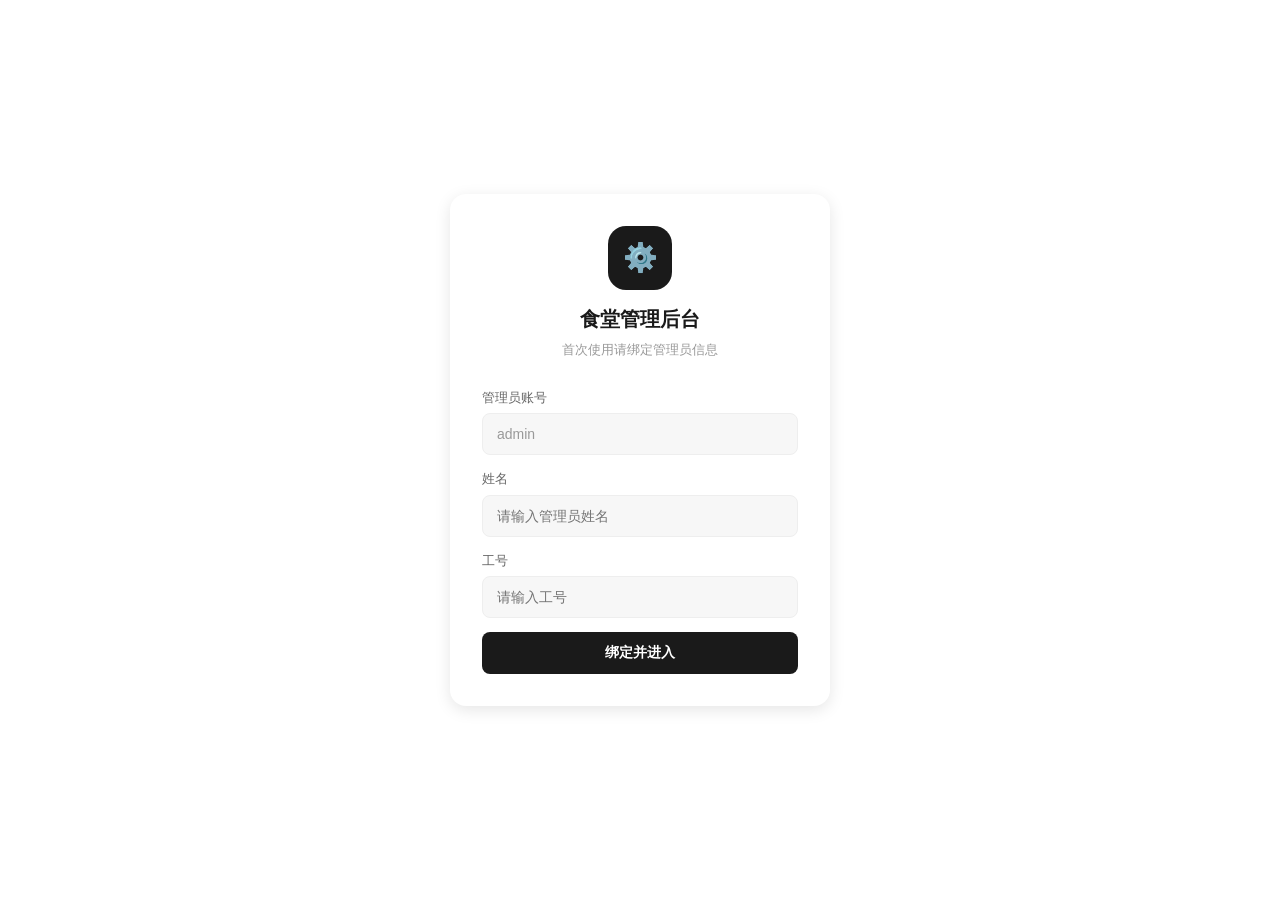
==== commit 47fc86bb: "feat: redesign 参考美团饿了么重写 - 分类/价格/购物车/营业额 后端增强: - 菜品新增分类(热菜/素菜/主食/汤)、价格、描述、emoji图标 - 新增 /api/categori" ====
--- a/client/admin.html
+++ b/client/admin.html
@@ -3,426 +3,178 @@
 <head>
     <meta charset="UTF-8">
     <meta name="viewport" content="width=device-width, initial-scale=1.0">
-    <title>食堂预订系统 · 管理端</title>
+    <title>食堂管理后台</title>
     <style>
         :root {
             --bg: #ffffff;
-            --bg-soft: #f5f5f5;
+            --bg-soft: #f7f7f7;
             --bg-card: #ffffff;
-            --fg: #111111;
-            --fg-soft: #666666;
-            --fg-muted: #999999;
-            --border: #e5e5e5;
-            --border-soft: #f0f0f0;
-            --accent: #111111;
-            --accent-fg: #ffffff;
+            --fg: #1a1a1a;
+            --fg-soft: #666;
+            --fg-muted: #999;
+            --border: #eee;
+            --accent: #1a1a1a;
+            --accent-fg: #fff;
             --danger: #dc2626;
             --success: #16a34a;
-            --warning: #ca8a04;
-            --shadow: 0 1px 3px rgba(0,0,0,0.08);
-            --shadow-lg: 0 4px 16px rgba(0,0,0,0.12);
-            --radius: 10px;
+            --warning: #f59e0b;
+            --shadow: 0 2px 8px rgba(0,0,0,0.06);
+            --shadow-lg: 0 4px 16px rgba(0,0,0,0.1);
+            --radius: 12px;
             --sidebar-w: 220px;
         }
-
-        * { margin: 0; padding: 0; box-sizing: border-box; }
-
+        * { margin:0; padding:0; box-sizing:border-box; -webkit-tap-highlight-color:transparent; }
         body {
             font-family: -apple-system, BlinkMacSystemFont, 'Segoe UI', 'PingFang SC', 'Microsoft YaHei', sans-serif;
             background: var(--bg-soft);
             color: var(--fg);
-            min-height: 100vh;
             font-size: 14px;
             line-height: 1.5;
         }
 
-        /* ===== 绑定/登录页 ===== */
-        .bind-page {
-            min-height: 100vh;
-            display: flex;
-            align-items: center;
-            justify-content: center;
-            background: var(--bg-soft);
-            padding: 20px;
-        }
-        .bind-card {
-            background: var(--bg-card);
-            border-radius: var(--radius);
-            box-shadow: var(--shadow-lg);
-            padding: 40px 32px;
-            width: 100%;
-            max-width: 380px;
-        }
-        .bind-card .logo {
-            text-align: center;
-            margin-bottom: 28px;
-        }
-        .bind-card .logo .icon {
-            width: 56px;
-            height: 56px;
-            background: var(--accent);
-            color: var(--accent-fg);
-            border-radius: 14px;
-            display: inline-flex;
-            align-items: center;
-            justify-content: center;
-            font-size: 28px;
-            font-weight: 700;
-            margin-bottom: 12px;
-        }
-        .bind-card .logo h1 {
-            font-size: 20px;
-            font-weight: 600;
-            color: var(--fg);
-        }
-        .bind-card .logo p {
-            font-size: 13px;
-            color: var(--fg-muted);
-            margin-top: 4px;
-        }
-        .form-group { margin-bottom: 16px; }
-        .form-group label {
-            display: block;
-            font-size: 13px;
-            color: var(--fg-soft);
-            margin-bottom: 6px;
-            font-weight: 500;
-        }
-        .form-group input, .form-group select {
-            width: 100%;
-            padding: 10px 12px;
-            border: 1px solid var(--border);
-            border-radius: 8px;
-            font-size: 14px;
-            background: var(--bg);
-            color: var(--fg);
-            transition: border-color 0.2s;
-        }
-        .form-group input:focus {
-            outline: none;
-            border-color: var(--accent);
-        }
-        .btn {
-            display: inline-block;
-            padding: 10px 18px;
-            background: var(--accent);
-            color: var(--accent-fg);
-            border: none;
-            border-radius: 8px;
-            font-size: 14px;
-            font-weight: 500;
-            cursor: pointer;
-            transition: opacity 0.2s;
-            text-decoration: none;
-        }
-        .btn:hover { opacity: 0.85; }
-        .btn-block { width: 100%; padding: 12px; font-size: 15px; }
-        .btn-outline {
-            background: transparent;
-            color: var(--fg);
-            border: 1px solid var(--border);
-        }
-        .btn-danger { background: var(--danger); color: #fff; }
-        .btn-success { background: var(--success); color: #fff; }
-        .btn-sm { padding: 6px 12px; font-size: 12px; }
-
-        .message {
-            padding: 10px 14px;
-            border-radius: 8px;
-            margin-bottom: 16px;
-            font-size: 13px;
-        }
-        .message.success { background: #f0fdf4; color: var(--success); border: 1px solid #bbf7d0; }
-        .message.error { background: #fef2f2; color: var(--danger); border: 1px solid #fecaca; }
-
-        /* ===== 主布局 ===== */
-        .layout { display: flex; min-height: 100vh; }
-
-        .sidebar {
-            width: var(--sidebar-w);
-            background: var(--accent);
-            color: var(--accent-fg);
-            position: fixed;
-            top: 0; left: 0; bottom: 0;
-            padding: 24px 0;
-            display: flex;
-            flex-direction: column;
-            z-index: 100;
-            transition: transform 0.3s;
-        }
-        .sidebar .brand {
-            padding: 0 24px 24px;
-            border-bottom: 1px solid rgba(255,255,255,0.1);
-            margin-bottom: 16px;
-        }
-        .sidebar .brand .icon {
-            width: 36px; height: 36px;
-            background: rgba(255,255,255,0.15);
-            border-radius: 8px;
-            display: inline-flex;
-            align-items: center;
-            justify-content: center;
-            font-weight: 700;
-            font-size: 18px;
-            margin-bottom: 8px;
-        }
-        .sidebar .brand h2 { font-size: 15px; font-weight: 600; }
+        /* 绑定页 */
+        .bind-page { min-height: 100vh; display: flex; align-items: center; justify-content: center; padding: 20px; background: var(--bg); }
+        .bind-card { background: var(--bg-card); border-radius: 16px; padding: 32px; width: 100%; max-width: 380px; box-shadow: var(--shadow-lg); }
+        .bind-logo { text-align: center; margin-bottom: 28px; }
+        .bind-logo .icon { width: 64px; height: 64px; margin: 0 auto 14px; background: var(--accent); color: var(--accent-fg); border-radius: 18px; display: flex; align-items: center; justify-content: center; font-size: 28px; }
+        .bind-logo h1 { font-size: 20px; }
+        .bind-logo p { color: var(--fg-muted); font-size: 13px; margin-top: 6px; }
+        .form-group { margin-bottom: 14px; }
+        .form-group label { display: block; font-size: 13px; color: var(--fg-soft); margin-bottom: 6px; font-weight: 500; }
+        .form-group input, .form-group select { width: 100%; padding: 12px 14px; border: 1px solid var(--border); border-radius: 8px; font-size: 14px; background: var(--bg-soft); }
+        .form-group input:focus, .form-group select:focus { outline: none; border-color: var(--accent); background: var(--bg); }
+        .form-group input[readonly] { color: var(--fg-muted); }
+        .btn { padding: 12px 20px; background: var(--accent); color: var(--accent-fg); border: none; border-radius: 8px; font-size: 14px; font-weight: 600; cursor: pointer; }
+        .btn:hover { opacity: 0.9; }
+        .btn-block { width: 100%; }
+        .btn-sm { padding: 6px 12px; font-size: 12px; border-radius: 6px; }
+        .btn-outline { background: var(--bg); color: var(--fg); border: 1px solid var(--border); }
+        .btn-danger { background: var(--danger); }
+        .btn-success { background: var(--success); }
+        .msg { padding: 10px 14px; border-radius: 8px; font-size: 13px; margin-bottom: 12px; }
+        .msg.error { background: #fef2f2; color: var(--danger); }
+        .msg.success { background: #f0fdf4; color: var(--success); }
+
+        /* 主布局 */
+        .layout { display: none; }
+        .layout.active { display: block; }
+
+        /* 侧边栏 */
+        .sidebar { position: fixed; left: 0; top: 0; width: var(--sidebar-w); height: 100vh; background: var(--accent); color: var(--accent-fg); padding: 20px 0; z-index: 100; transition: transform 0.3s; }
+        .sidebar .brand { padding: 0 20px 20px; border-bottom: 1px solid rgba(255,255,255,0.1); margin-bottom: 16px; }
+        .sidebar .brand .logo { display: flex; align-items: center; gap: 10px; }
+        .sidebar .brand .icon { width: 36px; height: 36px; background: rgba(255,255,255,0.15); border-radius: 10px; display: flex; align-items: center; justify-content: center; font-size: 18px; }
+        .sidebar .brand h2 { font-size: 16px; }
         .sidebar .brand p { font-size: 11px; opacity: 0.6; margin-top: 2px; }
-
-        .sidebar-nav { list-style: none; flex: 1; }
-        .sidebar-nav li a {
-            display: flex;
-            align-items: center;
-            gap: 10px;
-            padding: 12px 24px;
-            color: rgba(255,255,255,0.7);
-            text-decoration: none;
-            font-size: 14px;
-            transition: all 0.2s;
-            border-left: 3px solid transparent;
-        }
-        .sidebar-nav li a:hover { color: #fff; background: rgba(255,255,255,0.05); }
-        .sidebar-nav li a.active {
-            color: #fff;
-            background: rgba(255,255,255,0.1);
-            border-left-color: #fff;
-        }
+        .sidebar-nav { list-style: none; }
+        .sidebar-nav li a { display: flex; align-items: center; gap: 10px; padding: 12px 20px; color: rgba(255,255,255,0.7); text-decoration: none; font-size: 14px; transition: all 0.2s; }
+        .sidebar-nav li a:hover { background: rgba(255,255,255,0.08); color: var(--accent-fg); }
+        .sidebar-nav li a.active { background: rgba(255,255,255,0.12); color: var(--accent-fg); border-left: 3px solid var(--accent-fg); }
         .sidebar-nav li a .ico { font-size: 16px; width: 20px; text-align: center; }
-
-        .sidebar .footer {
-            padding: 16px 24px;
-            border-top: 1px solid rgba(255,255,255,0.1);
-            font-size: 12px;
-        }
-        .sidebar .footer .admin-name { color: #fff; font-weight: 500; margin-bottom: 4px; }
-        .sidebar .footer .logout {
-            color: rgba(255,255,255,0.5);
-            cursor: pointer;
-            text-decoration: none;
-        }
-        .sidebar .footer .logout:hover { color: #fff; }
-
-        .main {
-            flex: 1;
-            margin-left: var(--sidebar-w);
-            padding: 24px;
-        }
-
-        .topbar {
-            display: flex;
-            align-items: center;
-            justify-content: space-between;
-            margin-bottom: 24px;
-        }
-        .topbar h1 { font-size: 22px; font-weight: 600; }
-        .topbar .menu-btn {
-            display: none;
-            background: var(--bg-card);
-            border: 1px solid var(--border);
-            border-radius: 8px;
-            padding: 8px 12px;
-            cursor: pointer;
-            font-size: 18px;
-        }
-
-        .card {
-            background: var(--bg-card);
-            border-radius: var(--radius);
-            box-shadow: var(--shadow);
-            padding: 20px;
-            margin-bottom: 20px;
-        }
-        .card-title {
-            font-size: 15px;
-            font-weight: 600;
-            margin-bottom: 16px;
-            padding-bottom: 12px;
-            border-bottom: 1px solid var(--border-soft);
-            display: flex;
-            justify-content: space-between;
-            align-items: center;
-        }
-        .card-title a {
-            font-size: 12px;
-            color: var(--fg-soft);
-            text-decoration: none;
-            font-weight: normal;
-        }
+        .sidebar .admin-info { position: absolute; bottom: 20px; left: 20px; right: 20px; padding: 12px; background: rgba(255,255,255,0.08); border-radius: 8px; }
+        .sidebar .admin-info .name { font-size: 13px; font-weight: 600; }
+        .sidebar .admin-info .sub { font-size: 11px; opacity: 0.6; }
+        .sidebar .admin-info .logout { font-size: 11px; opacity: 0.7; cursor: pointer; margin-top: 4px; }
+        .sidebar .admin-info .logout:hover { opacity: 1; }
+
+        /* 主内容 */
+        .main-content { margin-left: var(--sidebar-w); min-height: 100vh; }
+        .topbar { background: var(--bg); padding: 14px 24px; display: flex; align-items: center; justify-content: space-between; border-bottom: 1px solid var(--border); position: sticky; top: 0; z-index: 50; }
+        .topbar h1 { font-size: 18px; }
+        .topbar .menu-toggle { display: none; font-size: 22px; cursor: pointer; }
+        .content { padding: 24px; }
 
         /* 统计卡片 */
-        .stats-grid {
-            display: grid;
-            grid-template-columns: repeat(3, 1fr);
-            gap: 16px;
-            margin-bottom: 20px;
-        }
-        .stat-card {
-            background: var(--bg-card);
-            border-radius: var(--radius);
-            padding: 20px;
-            box-shadow: var(--shadow);
-            cursor: pointer;
-            transition: all 0.2s;
-            border: 2px solid transparent;
-        }
-        .stat-card:hover {
-            transform: translateY(-2px);
-            box-shadow: var(--shadow-lg);
-            border-color: var(--accent);
-        }
-        .stat-card .number { font-size: 32px; font-weight: 700; color: var(--fg); }
+        .stats-grid { display: grid; grid-template-columns: repeat(auto-fit, minmax(180px, 1fr)); gap: 16px; margin-bottom: 24px; }
+        .stat-card { background: var(--bg-card); border-radius: var(--radius); padding: 20px; box-shadow: var(--shadow); cursor: pointer; transition: all 0.2s; border: 2px solid transparent; }
+        .stat-card:hover { transform: translateY(-2px); box-shadow: var(--shadow-lg); border-color: var(--accent); }
+        .stat-card .num { font-size: 28px; font-weight: 700; }
         .stat-card .label { font-size: 13px; color: var(--fg-soft); margin-top: 4px; }
         .stat-card .hint { font-size: 11px; color: var(--fg-muted); margin-top: 8px; }
+        .stat-card .ico { font-size: 20px; opacity: 0.3; float: right; }
+
+        /* 卡片 */
+        .card { background: var(--bg-card); border-radius: var(--radius); padding: 20px; margin-bottom: 16px; box-shadow: var(--shadow); }
+        .card-title { font-size: 15px; font-weight: 600; margin-bottom: 16px; padding-bottom: 12px; border-bottom: 1px solid var(--border); display: flex; justify-content: space-between; align-items: center; }
+        .card-title a { font-size: 12px; color: var(--fg-soft); text-decoration: none; font-weight: normal; }
 
         /* 表格 */
         table { width: 100%; border-collapse: collapse; font-size: 13px; }
-        th, td { padding: 10px 12px; text-align: left; border-bottom: 1px solid var(--border-soft); }
-        th { background: var(--bg-soft); font-weight: 600; color: var(--fg-soft); font-size: 12px; }
-        tr:hover { background: var(--bg-soft); }
-
-        .status-badge {
-            padding: 3px 10px;
-            border-radius: 12px;
-            font-size: 11px;
-            font-weight: 500;
-        }
-        .status-badge.pending { background: #fef3c7; color: #92400e; }
-        .status-badge.taken { background: #d1fae5; color: #065f46; }
-        .status-badge.cancelled { background: #fee2e2; color: #991b1b; }
-        .status-badge.overtime { background: #f3f4f6; color: #6b7280; }
-
+        th { text-align: left; padding: 10px 12px; background: var(--bg-soft); font-weight: 600; color: var(--fg-soft); font-size: 12px; }
+        td { padding: 10px 12px; border-bottom: 1px solid var(--border); }
+        tr:hover td { background: var(--bg-soft); }
+        .status-badge { padding: 3px 10px; border-radius: 12px; font-size: 11px; font-weight: 500; }
+        .status-badge.pending { background: #fffbeb; color: var(--warning); }
+        .status-badge.taken { background: #f0fdf4; color: var(--success); }
+        .status-badge.cancelled { background: #fef2f2; color: var(--danger); }
+        .status-badge.overtime { background: #f5f5f5; color: var(--fg-muted); }
+
+        /* 菜品列表 */
+        .dish-item { display: flex; align-items: center; gap: 14px; padding: 14px 0; border-bottom: 1px solid var(--border); }
+        .dish-item:last-child { border-bottom: none; }
+        .dish-item .emoji { width: 48px; height: 48px; border-radius: 10px; background: var(--bg-soft); display: flex; align-items: center; justify-content: center; font-size: 24px; }
+        .dish-item .info { flex: 1; }
+        .dish-item .name { font-size: 14px; font-weight: 600; }
+        .dish-item .meta { font-size: 12px; color: var(--fg-muted); margin-top: 2px; }
+        .dish-item .price { font-size: 15px; font-weight: 700; color: var(--danger); }
+        .dish-item .stock { font-size: 12px; color: var(--fg-soft); margin-top: 2px; }
+        .dish-item .stock.low { color: var(--danger); }
+        .dish-item .actions { display: flex; gap: 6px; }
+
+        /* 库存进度条 */
+        .stock-bar-item { padding: 8px 0; border-bottom: 1px solid var(--border); }
+        .stock-bar-item:last-child { border-bottom: none; }
+        .stock-bar-item .top { display: flex; justify-content: space-between; margin-bottom: 4px; font-size: 13px; }
+        .stock-bar-item .bar { height: 6px; background: var(--bg-soft); border-radius: 3px; overflow: hidden; }
+        .stock-bar-item .fill { height: 100%; background: var(--accent); border-radius: 3px; }
+        .stock-bar-item .fill.low { background: var(--danger); }
+        .stock-bar-item .fill.mid { background: var(--warning); }
+
+        /* 表单 */
         .form-row { display: grid; grid-template-columns: 1fr 1fr; gap: 12px; }
-
-        .search-bar {
-            display: flex;
-            gap: 8px;
-            margin-bottom: 12px;
-        }
-        .search-bar input {
-            flex: 1;
-            padding: 8px 12px;
-            border: 1px solid var(--border);
-            border-radius: 8px;
-            font-size: 13px;
-        }
-
-        .dish-list { display: grid; gap: 12px; }
-        .dish-item {
-            display: flex;
-            justify-content: space-between;
-            align-items: center;
-            padding: 14px;
-            border: 1px solid var(--border-soft);
-            border-radius: 8px;
-        }
-        .dish-item .info .name { font-weight: 600; margin-bottom: 4px; }
-        .dish-item .info .meta { font-size: 12px; color: var(--fg-muted); }
-        .dish-item .actions { display: flex; gap: 6px; }
-        .low-stock { color: var(--danger); font-weight: 600; }
+        .form-row-3 { display: grid; grid-template-columns: 1fr 1fr 1fr; gap: 12px; }
 
         /* 模态框 */
-        .modal {
-            display: none;
-            position: fixed;
-            top: 0; left: 0; right: 0; bottom: 0;
-            background: rgba(0,0,0,0.5);
-            justify-content: center;
-            align-items: center;
-            z-index: 1000;
-            padding: 20px;
-        }
-        .modal.show { display: flex; }
-        .modal-content {
-            background: var(--bg-card);
-            border-radius: var(--radius);
-            padding: 24px;
-            width: 100%;
-            max-width: 420px;
-            max-height: 85vh;
-            overflow-y: auto;
-            position: relative;
-        }
-        .modal-content.large { max-width: 800px; }
-        .modal-close {
-            position: absolute;
-            top: 12px; right: 16px;
-            font-size: 24px;
-            cursor: pointer;
-            color: var(--fg-muted);
-            line-height: 1;
-        }
-        .modal-content h3 { font-size: 17px; margin-bottom: 16px; }
-
+        .modal-overlay { position: fixed; top: 0; left: 0; width: 100%; height: 100%; background: rgba(0,0,0,0.5); z-index: 200; display: none; align-items: center; justify-content: center; padding: 20px; }
+        .modal-overlay.active { display: flex; }
+        .modal { background: var(--bg); border-radius: 16px; width: 100%; max-width: 500px; padding: 24px; max-height: 85vh; overflow-y: auto; position: relative; }
+        .modal.large { max-width: 800px; }
+        .modal h3 { font-size: 17px; margin-bottom: 16px; }
+        .modal .close { position: absolute; top: 16px; right: 20px; font-size: 24px; cursor: pointer; color: var(--fg-muted); }
+
+        .hidden { display: none !important; }
         .loading { text-align: center; padding: 30px; color: var(--fg-muted); font-size: 13px; }
-        .hidden { display: none !important; }
-
-        /* 菜品库存概览进度条 */
-        .dish-stock-bar {
-            display: flex;
-            align-items: center;
-            gap: 12px;
-            padding: 8px 0;
-            border-bottom: 1px solid var(--border-soft);
-        }
-        .dish-stock-bar:last-child { border-bottom: none; }
-        .dish-stock-bar .name { width: 100px; font-size: 13px; }
-        .dish-stock-bar .bar {
-            flex: 1; height: 6px;
-            background: var(--border-soft);
-            border-radius: 3px;
-            overflow: hidden;
-        }
-        .dish-stock-bar .bar-fill {
-            height: 100%;
-            background: var(--accent);
-            border-radius: 3px;
-        }
-        .dish-stock-bar .bar-fill.low { background: var(--danger); }
-        .dish-stock-bar .bar-fill.mid { background: var(--warning); }
-        .dish-stock-bar .qty { width: 55px; text-align: right; font-size: 12px; font-weight: 600; color: var(--fg-soft); }
-
-        /* 移动端响应式 */
+
+        /* 响应式 */
         @media (max-width: 768px) {
-            .sidebar {
-                transform: translateX(-100%);
-                box-shadow: var(--shadow-lg);
-            }
+            .sidebar { transform: translateX(-100%); }
             .sidebar.open { transform: translateX(0); }
-            .main { margin-left: 0; padding: 16px; }
-            .topbar .menu-btn { display: block; }
-            .stats-grid { grid-template-columns: 1fr; }
-            .form-row { grid-template-columns: 1fr; }
-            .dish-item { flex-direction: column; align-items: flex-start; gap: 10px; }
-            .dish-item .actions { width: 100%; }
-            .modal-content.large { max-width: 100%; }
+            .main-content { margin-left: 0; }
+            .topbar .menu-toggle { display: block; }
+            .content { padding: 16px; }
+            .form-row, .form-row-3 { grid-template-columns: 1fr; }
+            .stats-grid { grid-template-columns: 1fr 1fr; gap: 10px; }
+            .stat-card { padding: 14px; }
+            .stat-card .num { font-size: 22px; }
             table { font-size: 12px; }
             th, td { padding: 8px 6px; }
         }
-
-        .overlay-mask {
-            display: none;
-            position: fixed;
-            top: 0; left: 0; right: 0; bottom: 0;
-            background: rgba(0,0,0,0.3);
-            z-index: 99;
-        }
-        .overlay-mask.show { display: block; }
     </style>
 </head>
 <body>
 
-<!-- 绑定/登录页 -->
-<div id="bind-page" class="bind-page hidden">
+<!-- 绑定页 -->
+<div id="bind-page" class="bind-page">
     <div class="bind-card">
-        <div class="logo">
-            <div class="icon">管</div>
-            <h1>食堂预订系统</h1>
-            <p>管理端 · 首次使用请绑定信息</p>
+        <div class="bind-logo">
+            <div class="icon">⚙️</div>
+            <h1>食堂管理后台</h1>
+            <p>首次使用请绑定管理员信息</p>
         </div>
-        <div id="bind-message"></div>
+        <div id="bind-msg"></div>
         <div class="form-group">
             <label>管理员账号</label>
-            <input type="text" id="bind-admin-id" value="admin" readonly style="background:var(--bg-soft)">
+            <input type="text" value="admin" readonly>
         </div>
         <div class="form-group">
             <label>姓名</label>
@@ -430,644 +182,521 @@
         </div>
         <div class="form-group">
             <label>工号</label>
-            <input type="text" id="bind-employee-id" placeholder="请输入工号">
+            <input type="text" id="bind-empid" placeholder="请输入工号">
         </div>
         <button class="btn btn-block" onclick="doBind()">绑定并进入</button>
     </div>
 </div>
 
-<!-- 主界面 -->
-<div id="main-layout" class="layout hidden">
-    <div class="overlay-mask" id="overlay-mask" onclick="toggleSidebar()"></div>
+<!-- 主布局 -->
+<div id="layout" class="layout">
+    <!-- 侧边栏 -->
     <aside class="sidebar" id="sidebar">
         <div class="brand">
-            <div class="icon">管</div>
-            <h2>食堂预订</h2>
-            <p>管理端</p>
+            <div class="logo">
+                <div class="icon">🍽️</div>
+                <div><h2>食堂管理</h2><p>Canteen Admin</p></div>
+            </div>
         </div>
         <ul class="sidebar-nav">
-            <li><a href="#" onclick="showTab('dashboard'); return false;" class="active"><span class="ico">▣</span> 数据概览</a></li>
-            <li><a href="#" onclick="showTab('dish'); return false;"><span class="ico">♨</span> 菜品管理</a></li>
-            <li><a href="#" onclick="showTab('order'); return false;"><span class="ico">▤</span> 订单管理</a></li>
-            <li><a href="#" onclick="showTab('config'); return false;"><span class="ico">⚙</span> 系统配置</a></li>
-            <li><a href="#" onclick="showTab('logs'); return false;"><span class="ico">≡</span> 操作日志</a></li>
+            <li><a href="#" onclick="showTab('dashboard');return false;" class="active"><span class="ico">▣</span> 数据概览</a></li>
+            <li><a href="#" onclick="showTab('dish');return false;"><span class="ico">♨</span> 菜品管理</a></li>
+            <li><a href="#" onclick="showTab('order');return false;"><span class="ico">▤</span> 订单管理</a></li>
+            <li><a href="#" onclick="showTab('config');return false;"><span class="ico">⚙</span> 系统配置</a></li>
+            <li><a href="#" onclick="showTab('logs');return false;"><span class="ico">≡</span> 操作日志</a></li>
         </ul>
-        <div class="footer">
-            <div class="admin-name" id="sidebar-admin-name">管理员</div>
-            <a class="logout" onclick="logout()">退出登录</a>
+        <div class="admin-info">
+            <div class="name" id="sidebar-name">管理员</div>
+            <div class="sub" id="sidebar-empid">工号: -</div>
+            <div class="logout" onclick="adminLogout()">退出登录</div>
         </div>
     </aside>
 
-    <main class="main">
+    <!-- 主内容 -->
+    <div class="main-content">
         <div class="topbar">
             <div style="display:flex;align-items:center;gap:12px">
-                <button class="menu-btn" onclick="toggleSidebar()">≡</button>
+                <span class="menu-toggle" onclick="toggleSidebar()">☰</span>
                 <h1 id="page-title">数据概览</h1>
             </div>
         </div>
-
-        <!-- 数据概览 -->
-        <div id="dashboard-tab">
-            <div class="stats-grid">
-                <div class="stat-card" onclick="showOrdersByStatus('')">
-                    <div class="number" id="stat-total">0</div>
-                    <div class="label">今日订单</div>
-                    <div class="hint">点击查看全部</div>
-                </div>
-                <div class="stat-card" onclick="showOrdersByStatus('pending')">
-                    <div class="number" id="stat-pending">0</div>
-                    <div class="label">待取餐</div>
-                    <div class="hint">点击查看详情</div>
-                </div>
-                <div class="stat-card" onclick="showOrdersByStatus('taken')">
-                    <div class="number" id="stat-taken">0</div>
-                    <div class="label">已取餐</div>
-                    <div class="hint">点击查看详情</div>
+        <div class="content">
+            <!-- 数据概览 -->
+            <div id="tab-dashboard">
+                <div class="stats-grid">
+                    <div class="stat-card" onclick="showOrdersByStatus('')">
+                        <span class="ico">📋</span>
+                        <div class="num" id="stat-total">0</div>
+                        <div class="label">今日订单</div>
+                        <div class="hint">点击查看全部</div>
+                    </div>
+                    <div class="stat-card" onclick="showOrdersByStatus('pending')">
+                        <span class="ico">⏰</span>
+                        <div class="num" id="stat-pending">0</div>
+                        <div class="label">待取餐</div>
+                        <div class="hint">点击查看详情</div>
+                    </div>
+                    <div class="stat-card" onclick="showOrdersByStatus('taken')">
+                        <span class="ico">✅</span>
+                        <div class="num" id="stat-taken">0</div>
+                        <div class="label">已取餐</div>
+                        <div class="hint">点击查看详情</div>
+                    </div>
+                    <div class="stat-card">
+                        <span class="ico">💰</span>
+                        <div class="num" id="stat-revenue">¥0</div>
+                        <div class="label">今日营业额</div>
+                        <div class="hint">待取+已取</div>
+                    </div>
+                </div>
+
+                <div style="display:grid;grid-template-columns:1fr 1fr;gap:16px;margin-bottom:16px" id="overview-row">
+                    <div class="card">
+                        <div class="card-title"><span>📋 最近订单</span><a href="#" onclick="showTab('order');return false;">全部 →</a></div>
+                        <div id="recent-orders"><div class="loading">加载中...</div></div>
+                    </div>
+                    <div class="card">
+                        <div class="card-title"><span>🍲 库存概览</span><a href="#" onclick="showTab('dish');return false;">管理 →</a></div>
+                        <div id="stock-overview"><div class="loading">加载中...</div></div>
+                    </div>
+                </div>
+
+                <div style="display:grid;grid-template-columns:1fr 1fr;gap:16px">
+                    <div class="card">
+                        <div class="card-title">🔥 热销 TOP5</div>
+                        <table><thead><tr><th>菜品</th><th>销量</th></tr></thead><tbody id="top-dishes"></tbody></table>
+                    </div>
+                    <div class="card">
+                        <div class="card-title">⚠️ 低库存预警</div>
+                        <table><thead><tr><th>菜品</th><th>剩余</th></tr></thead><tbody id="low-stock"></tbody></table>
+                    </div>
                 </div>
             </div>
 
-            <div class="card">
-                <div class="card-title">
-                    <span>最近订单</span>
-                    <a href="#" onclick="showTab('order'); return false;">查看全部 →</a>
-                </div>
-                <div id="recent-orders-container"><div class="loading">加载中...</div></div>
+            <!-- 菜品管理 -->
+            <div id="tab-dish" class="hidden">
+                <div class="card">
+                    <div class="card-title">上架新菜品</div>
+                    <div id="dish-msg"></div>
+                    <div class="form-row">
+                        <div class="form-group"><label>菜品名称</label><input type="text" id="dish-name" placeholder="如：红烧肉"></div>
+                        <div class="form-group"><label>分类</label>
+                            <select id="dish-category">
+                                <option>热菜</option><option>素菜</option><option>主食</option><option>汤</option><option>其他</option>
+                            </select>
+                        </div>
+                    </div>
+                    <div class="form-row-3">
+                        <div class="form-group"><label>价格(元)</label><input type="number" id="dish-price" placeholder="0" step="0.5"></div>
+                        <div class="form-group"><label>初始库存</label><input type="number" id="dish-stock" placeholder="0"></div>
+                        <div class="form-group"><label>限购/人</label><input type="number" id="dish-limit" placeholder="5" value="5"></div>
+                    </div>
+                    <div class="form-row">
+                        <div class="form-group"><label>过敏标签</label><input type="text" id="dish-allergy" placeholder="如：花生（无则留空）"></div>
+                        <div class="form-group"><label>Emoji图标</label><input type="text" id="dish-emoji" placeholder="🍽️" value="🍽️"></div>
+                    </div>
+                    <div class="form-group"><label>描述</label><input type="text" id="dish-desc" placeholder="菜品简介"></div>
+                    <button class="btn" onclick="addDish()">上架菜品</button>
+                </div>
+                <div class="card">
+                    <div class="card-title">菜品列表</div>
+                    <div id="dish-list"><div class="loading">加载中...</div></div>
+                </div>
             </div>
 
-            <div class="card">
-                <div class="card-title">
-                    <span>菜品库存概览</span>
-                    <a href="#" onclick="showTab('dish'); return false;">管理菜品 →</a>
-                </div>
-                <div id="dish-overview-container"><div class="loading">加载中...</div></div>
+            <!-- 订单管理 -->
+            <div id="tab-order" class="hidden">
+                <div class="card">
+                    <div class="card-title">订单操作</div>
+                    <div class="form-row">
+                        <div class="form-group"><label>核销订单号</label><input type="text" id="verify-order-id" placeholder="输入订单号"></div>
+                        <div class="form-group"><label>取消订单号</label><input type="text" id="cancel-order-id" placeholder="输入订单号"></div>
+                    </div>
+                    <div style="display:flex;gap:8px">
+                        <button class="btn btn-success" onclick="verifyOrder()">核销取餐</button>
+                        <button class="btn btn-danger" onclick="cancelOrder()">取消订单</button>
+                        <button class="btn btn-outline" onclick="processOvertime()">处理超时</button>
+                    </div>
+                    <div id="order-msg" style="margin-top:12px"></div>
+                </div>
+                <div class="card">
+                    <div class="card-title">今日订单列表</div>
+                    <div style="overflow-x:auto"><table>
+                        <thead><tr><th>订单号</th><th>下单人</th><th>菜品</th><th>数量</th><th>金额</th><th>时间</th><th>状态</th><th>操作</th></tr></thead>
+                        <tbody id="order-tbody"><tr><td colspan="8" class="loading">加载中...</td></tr></tbody>
+                    </table></div>
+                </div>
             </div>
 
-            <div class="card">
-                <div class="card-title">热销菜品 TOP 5</div>
-                <table id="top-dishes-table">
-                    <thead><tr><th>菜品</th><th>销量</th></tr></thead>
-                    <tbody></tbody>
-                </table>
+            <!-- 系统配置 -->
+            <div id="tab-config" class="hidden">
+                <div class="card">
+                    <div class="card-title">时间配置</div>
+                    <div id="config-msg"></div>
+                    <div class="form-row">
+                        <div class="form-group"><label>下单截止时间</label><input type="time" id="cutoff-time" value="10:00"></div>
+                        <div class="form-group"><label>取餐开始</label><input type="time" id="take-start" value="11:30"></div>
+                    </div>
+                    <div class="form-group"><label>取餐结束</label><input type="time" id="take-end" value="12:30"></div>
+                    <div style="display:flex;gap:8px">
+                        <button class="btn" onclick="updateCutoff()">更新截止时间</button>
+                        <button class="btn" onclick="updateTakeTime()">更新取餐时段</button>
+                    </div>
+                </div>
             </div>
 
-            <div class="card">
-                <div class="card-title">低库存预警</div>
-                <table id="low-stock-table">
-                    <thead><tr><th>菜品</th><th>剩余库存</th></tr></thead>
-                    <tbody></tbody>
-                </table>
+            <!-- 操作日志 -->
+            <div id="tab-logs" class="hidden">
+                <div class="card">
+                    <div class="card-title">操作日志（最近20条）</div>
+                    <div style="overflow-x:auto"><table>
+                        <thead><tr><th>时间</th><th>操作人</th><th>操作</th><th>详情</th></tr></thead>
+                        <tbody id="logs-tbody"><tr><td colspan="4" class="loading">加载中...</td></tr></tbody>
+                    </table></div>
+                </div>
             </div>
         </div>
-
-        <!-- 菜品管理 -->
-        <div id="dish-tab" class="hidden">
-            <div class="card">
-                <div class="card-title">上架新菜品</div>
-                <div id="dish-message"></div>
-                <div class="form-row">
-                    <div class="form-group"><label>菜品名称</label><input type="text" id="dish-name" placeholder="如：大肉包"></div>
-                    <div class="form-group"><label>初始库存</label><input type="number" id="dish-stock" placeholder="0" min="0"></div>
-                    <div class="form-group"><label>每人限购</label><input type="number" id="dish-limit" placeholder="5" min="1"></div>
-                    <div class="form-group"><label>营养信息(JSON)</label><input type="text" id="dish-nutrition" placeholder='{"cal":300,"sugar":5}'></div>
-                    <div class="form-group"><label>过敏标签</label><input type="text" id="dish-allergy" placeholder="如：花生"></div>
-                    <div class="form-group"><label>别名(逗号分隔)</label><input type="text" id="dish-alias" placeholder="如：红烧"></div>
-                </div>
-                <button class="btn" onclick="addDish()">上架菜品</button>
-            </div>
-            <div class="card">
-                <div class="card-title">菜品列表</div>
-                <div id="dish-loading" class="loading">加载中...</div>
-                <div id="dish-list" class="dish-list"></div>
-            </div>
-        </div>
-
-        <!-- 订单管理 -->
-        <div id="order-tab" class="hidden">
-            <div class="card">
-                <div class="card-title">订单核销 / 取消</div>
-                <div class="form-row">
-                    <div class="form-group">
-                        <label>核销订单（取餐）</label>
-                        <input type="text" id="verify-order-id" placeholder="输入订单号">
-                        <button class="btn btn-success" style="margin-top:8px" onclick="verifyOrder()">核销</button>
-                    </div>
-                    <div class="form-group">
-                        <label>取消订单</label>
-                        <input type="text" id="cancel-order-id" placeholder="输入订单号">
-                        <button class="btn btn-danger" style="margin-top:8px" onclick="cancelOrder()">取消</button>
-                    </div>
-                </div>
-                <div id="verify-message"></div>
-                <div id="cancel-message"></div>
-            </div>
-            <div class="card">
-                <div class="card-title">今日订单列表</div>
-                <div class="search-bar">
-                    <input type="text" id="order-search" placeholder="搜索订单号或菜品...">
-                    <button class="btn btn-outline" onclick="searchOrders()">搜索</button>
-                </div>
-                <div style="overflow-x:auto">
-                    <table id="order-table">
-                        <thead><tr><th>订单号</th><th>用户</th><th>菜品</th><th>数量</th><th>下单时间</th><th>状态</th><th>操作</th></tr></thead>
-                        <tbody></tbody>
-                    </table>
-                </div>
-            </div>
-        </div>
-
-        <!-- 系统配置 -->
-        <div id="config-tab" class="hidden">
-            <div class="card">
-                <div class="card-title">系统配置</div>
-                <div id="config-message"></div>
-                <div class="form-group">
-                    <label>下单截止时间</label>
-                    <input type="time" id="cutoff-time" value="10:00">
-                </div>
-                <div class="form-row">
-                    <div class="form-group"><label>取餐开始时间</label><input type="time" id="take-start" value="11:30"></div>
-                    <div class="form-group"><label>取餐结束时间</label><input type="time" id="take-end" value="12:30"></div>
-                </div>
-                <div style="display:flex;gap:10px;flex-wrap:wrap">
-                    <button class="btn" onclick="updateCutoff()">更新截止时间</button>
-                    <button class="btn" onclick="updateTakeTime()">更新取餐时段</button>
-                    <button class="btn btn-outline" onclick="processOvertime()">处理超时订单</button>
-                </div>
-            </div>
-        </div>
-
-        <!-- 操作日志 -->
-        <div id="logs-tab" class="hidden">
-            <div class="card">
-                <div class="card-title">操作日志（最近20条）</div>
-                <div style="overflow-x:auto">
-                    <table id="logs-table">
-                        <thead><tr><th>时间</th><th>操作人</th><th>操作类型</th><th>详情</th></tr></thead>
-                        <tbody></tbody>
-                    </table>
-                </div>
-            </div>
-        </div>
-    </main>
+    </div>
 </div>
 
+<!-- 订单详情模态框 -->
+<div class="modal-overlay" id="orders-modal">
+    <div class="modal large">
+        <span class="close" onclick="closeModal('orders-modal')">×</span>
+        <h3 id="orders-modal-title">订单列表</h3>
+        <div id="orders-modal-body"></div>
+    </div>
+</div>
+
 <!-- 编辑菜品模态框 -->
-<div class="modal" id="edit-modal">
-    <div class="modal-content">
-        <span class="modal-close" onclick="closeModal()">×</span>
+<div class="modal-overlay" id="edit-modal">
+    <div class="modal">
+        <span class="close" onclick="closeModal('edit-modal')">×</span>
         <h3>编辑菜品</h3>
-        <div class="form-group"><label>菜品名称</label><input type="text" id="edit-name" disabled></div>
+        <input type="hidden" id="edit-name">
         <div class="form-group"><label>当前库存</label><input type="number" id="edit-stock"></div>
         <div class="form-group"><label>每人限购</label><input type="number" id="edit-limit"></div>
         <button class="btn btn-block" onclick="updateDish()">保存修改</button>
     </div>
 </div>
 
-<!-- 订单详情模态框 -->
-<div class="modal" id="orders-modal">
-    <div class="modal-content large">
-        <span class="modal-close" onclick="closeOrdersModal()">×</span>
-        <h3 id="orders-modal-title">订单列表</h3>
-        <div id="orders-modal-body"><div class="loading">加载中...</div></div>
-    </div>
-</div>
-
 <script>
-    const API_BASE = '';
+    const API = '';
     const ADMIN_ID = 'admin';
 
-    function showMessage(elementId, message, type) {
-        const el = document.getElementById(elementId);
-        if (!el) return;
-        el.innerHTML = `<div class="message ${type}">${message}</div>`;
-        setTimeout(() => { el.innerHTML = ''; }, 3000);
-    }
-
-    function getStatusText(status) {
-        return {'pending':'待取餐','taken':'已取餐','cancelled':'已取消','overtime':'超时未取'}[status] || status;
-    }
-
-    // ===== 启动时检查管理员绑定状态 =====
-    async function checkAdminStatus() {
-        try {
-            const resp = await fetch(`${API_BASE}/api/admin/info?admin_id=${ADMIN_ID}`);
-            const data = await resp.json();
-            if (data.success && data.data.need_bind) {
-                // 需要绑定
-                document.getElementById('bind-page').classList.remove('hidden');
-                document.getElementById('main-layout').classList.add('hidden');
-            } else if (data.success) {
-                // 已绑定，进入主界面
-                document.getElementById('sidebar-admin-name').textContent = data.data.name || '管理员';
-                document.getElementById('bind-page').classList.add('hidden');
-                document.getElementById('main-layout').classList.remove('hidden');
+    function $(id) { return document.getElementById(id); }
+    function showMsg(el, msg, type) {
+        el.innerHTML = `<div class="msg ${type}">${msg}</div>`;
+        setTimeout(() => el.innerHTML = '', 3000);
+    }
+    function openModal(id) { $(id).classList.add('active'); }
+    function closeModal(id) { $(id).classList.remove('active'); }
+    function toggleSidebar() { $('sidebar').classList.toggle('open'); }
+
+    // ===== 启动检查 =====
+    async function checkStatus() {
+        try {
+            const r = await fetch(`${API}/api/admin/info?admin_id=${ADMIN_ID}`);
+            const d = await r.json();
+            if (d.success && d.data.need_bind) {
+                $('bind-page').style.display = 'flex';
+                $('layout').classList.remove('active');
+            } else if (d.success) {
+                $('sidebar-name').textContent = d.data.name || '管理员';
+                $('sidebar-empid').textContent = '工号: ' + (d.data.employee_id || '-');
+                $('bind-page').style.display = 'none';
+                $('layout').classList.add('active');
                 loadStats();
             } else {
-                // 账号不存在，显示绑定页
-                document.getElementById('bind-page').classList.remove('hidden');
+                $('bind-page').style.display = 'flex';
             }
         } catch (e) {
-            console.error('检查管理员状态失败:', e);
-            document.getElementById('bind-page').classList.remove('hidden');
+            $('bind-page').style.display = 'flex';
         }
     }
 
     async function doBind() {
-        const name = document.getElementById('bind-name').value.trim();
-        const employeeId = document.getElementById('bind-employee-id').value.trim();
-        if (!name || !employeeId) {
-            showMessage('bind-message', '请填写姓名和工号', 'error');
-            return;
-        }
-        try {
-            const resp = await fetch(`${API_BASE}/api/admin/bind`, {
-                method: 'POST',
-                headers: {'Content-Type':'application/json'},
-                body: JSON.stringify({admin_id: ADMIN_ID, name, employee_id: employeeId})
+        const name = $('bind-name').value.trim();
+        const empid = $('bind-empid').value.trim();
+        if (!name || !empid) { showMsg($('bind-msg'), '请填写姓名和工号', 'error'); return; }
+        try {
+            const r = await fetch(`${API}/api/admin/bind`, {
+                method: 'POST', headers: {'Content-Type':'application/json'},
+                body: JSON.stringify({admin_id: ADMIN_ID, name, employee_id: empid})
             });
-            const data = await resp.json();
-            if (data.success) {
-                showMessage('bind-message', data.message, 'success');
-                setTimeout(() => location.reload(), 1000);
-            } else {
-                showMessage('bind-message', data.message, 'error');
-            }
-        } catch (e) {
-            showMessage('bind-message', '网络错误', 'error');
-        }
-    }
-
-    function logout() {
-        if (confirm('确定退出登录？')) {
-            // 管理员退出只是刷新页面，绑定状态保留在数据库
-            location.reload();
-        }
-    }
-
-    // ===== 侧边栏切换（移动端） =====
-    function toggleSidebar() {
-        document.getElementById('sidebar').classList.toggle('open');
-        document.getElementById('overlay-mask').classList.toggle('show');
-    }
-
+            const d = await r.json();
+            if (d.success) { showMsg($('bind-msg'), d.message, 'success'); setTimeout(()=>location.reload(), 1000); }
+            else { showMsg($('bind-msg'), d.message, 'error'); }
+        } catch (e) { showMsg($('bind-msg'), '网络错误', 'error'); }
+    }
+
+    function adminLogout() {
+        if (confirm('确定退出？')) location.reload();
+    }
+
+    // ===== Tab 切换 =====
     function showTab(tab) {
         document.querySelectorAll('.sidebar-nav li a').forEach(a => a.classList.remove('active'));
-        const active = document.querySelector(`.sidebar-nav li a[onclick="showTab('${tab}'); return false;"]`);
-        if (active) active.classList.add('active');
-
+        const titles = {dashboard:'数据概览', dish:'菜品管理', order:'订单管理', config:'系统配置', logs:'操作日志'};
+        $('page-title').textContent = titles[tab];
         ['dashboard','dish','order','config','logs'].forEach(t => {
-            document.getElementById(`${t}-tab`).classList.add('hidden');
+            $('tab-'+t).classList.toggle('hidden', t !== tab);
         });
-        document.getElementById(`${tab}-tab`).classList.remove('hidden');
-
-        const titles = {'dashboard':'数据概览','dish':'菜品管理','order':'订单管理','config':'系统配置','logs':'操作日志'};
-        document.getElementById('page-title').textContent = titles[tab];
-
+        // 高亮当前
+        const links = document.querySelectorAll('.sidebar-nav li a');
+        links.forEach(a => {
+            if (a.getAttribute('onclick').includes(`'${tab}'`)) a.classList.add('active');
+        });
         if (tab === 'dashboard') loadStats();
         if (tab === 'dish') loadDishes();
         if (tab === 'order') loadOrders();
         if (tab === 'logs') loadLogs();
-
         // 移动端关闭侧边栏
-        if (window.innerWidth <= 768) {
-            document.getElementById('sidebar').classList.remove('open');
-            document.getElementById('overlay-mask').classList.remove('show');
-        }
+        $('sidebar').classList.remove('open');
     }
 
     // ===== 数据概览 =====
     async function loadStats() {
         try {
-            const resp = await fetch(`${API_BASE}/api/admin/stats?admin_id=${ADMIN_ID}`);
-            const data = await resp.json();
-            if (data.success) {
-                document.getElementById('stat-total').textContent = data.data.total_orders;
-                document.getElementById('stat-pending').textContent = data.data.pending_orders;
-                document.getElementById('stat-taken').textContent = data.data.taken_orders;
-
-                const topTable = document.querySelector('#top-dishes-table tbody');
-                topTable.innerHTML = '';
-                data.data.top_dishes.forEach(d => {
-                    topTable.innerHTML += `<tr><td>${d.name}</td><td>${d.quantity}</td></tr>`;
-                });
-                if (data.data.top_dishes.length === 0) {
-                    topTable.innerHTML = '<tr><td colspan="2" class="loading">暂无数据</td></tr>';
-                }
-
-                const lowTable = document.querySelector('#low-stock-table tbody');
-                lowTable.innerHTML = '';
-                data.data.low_stock.forEach(d => {
-                    lowTable.innerHTML += `<tr><td>${d.name}</td><td class="low-stock">${d.remaining}</td></tr>`;
-                });
-                if (data.data.low_stock.length === 0) {
-                    lowTable.innerHTML = '<tr><td colspan="2" class="loading">暂无低库存菜品</td></tr>';
-                }
-            }
-        } catch (e) { console.error('加载统计失败:', e); }
+            const r = await fetch(`${API}/api/admin/stats?admin_id=${ADMIN_ID}`);
+            const d = await r.json();
+            if (d.success) {
+                $('stat-total').textContent = d.data.total_orders;
+                $('stat-pending').textContent = d.data.pending_orders;
+                $('stat-taken').textContent = d.data.taken_orders;
+                $('stat-revenue').textContent = '¥' + (d.data.today_revenue || 0).toFixed(2);
+
+                const top = $('top-dishes');
+                top.innerHTML = d.data.top_dishes.length ? d.data.top_dishes.map(x=>`<tr><td>${x.name}</td><td>${x.quantity}</td></tr>`).join('') : '<tr><td colspan="2" class="loading">暂无数据</td></tr>';
+
+                const low = $('low-stock');
+                low.innerHTML = d.data.low_stock.length ? d.data.low_stock.map(x=>`<tr><td>${x.name}</td><td style="color:var(--danger);font-weight:600">${x.remaining}</td></tr>`).join('') : '<tr><td colspan="2" class="loading">暂无</td></tr>';
+            }
+        } catch (e) {}
         loadRecentOrders();
-        loadDishOverview();
+        loadStockOverview();
     }
 
     async function loadRecentOrders() {
-        const container = document.getElementById('recent-orders-container');
-        try {
-            const resp = await fetch(`${API_BASE}/api/admin/orders?admin_id=${ADMIN_ID}`);
-            const data = await resp.json();
-            if (data.success) {
-                const recent = data.data.slice(0, 5);
-                if (recent.length === 0) {
-                    container.innerHTML = '<div class="loading">今日暂无订单</div>';
-                    return;
-                }
-                let html = '<table><thead><tr><th>订单号</th><th>下单人</th><th>菜品</th><th>数量</th><th>时间</th><th>状态</th></tr></thead><tbody>';
-                recent.forEach(o => {
-                    const time = o.order_time ? o.order_time.substring(11,16) : '';
-                    html += `<tr><td style="font-weight:600">${o.order_id}</td><td>${o.user_name}</td><td>${o.dish_name}</td><td>${o.quantity}</td><td>${time}</td><td><span class="status-badge ${o.status}">${getStatusText(o.status)}</span></td></tr>`;
-                });
-                html += '</tbody></table>';
-                container.innerHTML = html;
-            }
-        } catch (e) { container.innerHTML = '<div class="loading">加载失败</div>'; }
-    }
-
-    async function loadDishOverview() {
-        const container = document.getElementById('dish-overview-container');
-        try {
-            const resp = await fetch(`${API_BASE}/api/menu`);
-            const data = await resp.json();
-            if (data.success && data.data.length > 0) {
-                const maxStock = Math.max(...data.data.map(d => d.remaining), 1);
-                let html = '';
-                data.data.forEach(d => {
-                    const percent = Math.round(d.remaining / maxStock * 100);
+        try {
+            const r = await fetch(`${API}/api/admin/orders?admin_id=${ADMIN_ID}`);
+            const d = await r.json();
+            if (d.success) {
+                const recent = d.data.slice(0, 5);
+                if (recent.length === 0) { $('recent-orders').innerHTML = '<div class="loading">今日暂无订单</div>'; return; }
+                const statusMap = {pending:'待取餐', taken:'已取餐', cancelled:'已取消', overtime:'超时'};
+                $('recent-orders').innerHTML = `<table><tbody>${recent.map(o=>`<tr><td>${o.user_name}</td><td>${o.dish_name}×${o.quantity}</td><td><span class="status-badge ${o.status}">${statusMap[o.status]}</span></td></tr>`).join('')}</tbody></table>`;
+            }
+        } catch (e) {}
+    }
+
+    async function loadStockOverview() {
+        try {
+            const r = await fetch(`${API}/api/menu`);
+            const d = await r.json();
+            if (d.success) {
+                if (d.data.length === 0) { $('stock-overview').innerHTML = '<div class="loading">暂无菜品</div>'; return; }
+                const maxStock = Math.max(...d.data.map(x=>x.remaining), 1);
+                $('stock-overview').innerHTML = d.data.slice(0, 6).map(x => {
+                    const pct = Math.round(x.remaining / maxStock * 100);
                     let cls = '';
-                    if (d.remaining <= 5) cls = 'low';
-                    else if (d.remaining <= 15) cls = 'mid';
-                    html += `<div class="dish-stock-bar"><div class="name">${d.name}</div><div class="bar"><div class="bar-fill ${cls}" style="width:${percent}%"></div></div><div class="qty">${d.remaining} 份</div></div>`;
-                });
-                container.innerHTML = html;
-            } else {
-                container.innerHTML = '<div class="loading">暂无菜品</div>';
-            }
-        } catch (e) { container.innerHTML = '<div class="loading">加载失败</div>'; }
+                    if (x.remaining <= 5) cls = 'low';
+                    else if (x.remaining <= 15) cls = 'mid';
+                    return `<div class="stock-bar-item"><div class="top"><span>${x.image_emoji} ${x.name}</span><span>¥${x.price} · ${x.remaining}份</span></div><div class="bar"><div class="fill ${cls}" style="width:${pct}%"></div></div></div>`;
+                }).join('');
+            }
+        } catch (e) {}
     }
 
     async function showOrdersByStatus(status) {
-        const modal = document.getElementById('orders-modal');
-        const title = document.getElementById('orders-modal-title');
-        const body = document.getElementById('orders-modal-body');
-        title.textContent = {'':'今日全部订单','pending':'待取餐订单','taken':'已取餐订单'}[status] || '订单列表';
-        body.innerHTML = '<div class="loading">加载中...</div>';
-        modal.classList.add('show');
-        try {
-            let url = `${API_BASE}/api/admin/orders?admin_id=${ADMIN_ID}`;
+        $('orders-modal-title').textContent = status === '' ? '今日全部订单' : status === 'pending' ? '待取餐订单' : '已取餐订单';
+        $('orders-modal-body').innerHTML = '<div class="loading">加载中...</div>';
+        openModal('orders-modal');
+        try {
+            let url = `${API}/api/admin/orders?admin_id=${ADMIN_ID}`;
             if (status) url += `&status=${status}`;
-            const resp = await fetch(url);
-            const data = await resp.json();
-            if (data.success) {
-                if (data.data.length === 0) {
-                    body.innerHTML = '<div class="loading">暂无订单</div>';
-                    return;
-                }
-                let html = '<table><thead><tr><th>订单号</th><th>下单人</th><th>工号</th><th>菜品</th><th>数量</th><th>下单时间</th><th>取餐截止</th><th>取餐码</th><th>状态</th></tr></thead><tbody>';
-                data.data.forEach(o => {
-                    const ot = o.order_time ? o.order_time.substring(5,16) : '';
-                    const dl = o.take_deadline ? o.take_deadline.substring(5,16) : '';
-                    html += `<tr><td style="font-weight:600">${o.order_id}</td><td>${o.user_name}</td><td>${(o.user_id||'').replace('u_','')}</td><td>${o.dish_name}</td><td>${o.quantity}</td><td>${ot}</td><td>${dl}</td><td style="font-weight:600;color:var(--danger)">${o.pickup_code}</td><td><span class="status-badge ${o.status}">${getStatusText(o.status)}</span></td></tr>`;
-                });
-                html += '</tbody></table>';
-                body.innerHTML = html;
-            }
-        } catch (e) { body.innerHTML = '<div class="loading">加载失败</div>'; }
-    }
-
-    function closeOrdersModal() { document.getElementById('orders-modal').classList.remove('show'); }
+            const r = await fetch(url);
+            const d = await r.json();
+            if (d.success) {
+                if (d.data.length === 0) { $('orders-modal-body').innerHTML = '<div class="loading">暂无订单</div>'; return; }
+                const statusMap = {pending:'待取餐', taken:'已取餐', cancelled:'已取消', overtime:'超时'};
+                $('orders-modal-body').innerHTML = `<div style="overflow-x:auto"><table><thead><tr><th>订单号</th><th>下单人</th><th>工号</th><th>菜品</th><th>数量</th><th>金额</th><th>取餐码</th><th>状态</th></tr></thead><tbody>${d.data.map(o=>`<tr><td style="font-weight:600">${o.order_id}</td><td>${o.user_name}</td><td>${o.employee_id}</td><td>${o.dish_name}</td><td>${o.quantity}</td><td>¥${(o.total_price||0).toFixed(2)}</td><td style="color:var(--danger);font-weight:600">${o.pickup_code}</td><td><span class="status-badge ${o.status}">${statusMap[o.status]}</span></td></tr>`).join('')}</tbody></table></div>`;
+            }
+        } catch (e) { $('orders-modal-body').innerHTML = '<div class="loading">加载失败</div>'; }
+    }
 
     // ===== 菜品管理 =====
     async function addDish() {
-        const name = document.getElementById('dish-name').value.trim();
-        const stock = parseInt(document.getElementById('dish-stock').value);
-        const limit = parseInt(document.getElementById('dish-limit').value) || 5;
-        const nutrition = document.getElementById('dish-nutrition').value.trim();
-        const allergy = document.getElementById('dish-allergy').value.trim();
-        const alias = document.getElementById('dish-alias').value.trim();
-        if (!name || isNaN(stock)) { showMessage('dish-message','请填写菜品名称和库存','error'); return; }
-        try {
-            const resp = await fetch(`${API_BASE}/api/admin/add_dish`, {
-                method:'POST', headers:{'Content-Type':'application/json'},
-                body: JSON.stringify({admin_id:ADMIN_ID, name, stock, limit_per_person:limit, nutrition_info:nutrition, allergy_tag:allergy, alias})
+        const name = $('dish-name').value.trim();
+        const price = parseFloat($('dish-price').value);
+        const stock = parseInt($('dish-stock').value);
+        if (!name || isNaN(price) || isNaN(stock)) { showMsg($('dish-msg'), '请填写名称、价格、库存', 'error'); return; }
+        try {
+            const r = await fetch(`${API}/api/admin/add_dish`, {
+                method: 'POST', headers: {'Content-Type':'application/json'},
+                body: JSON.stringify({
+                    admin_id: ADMIN_ID, name,
+                    category: $('dish-category').value, price,
+                    stock, limit_per_person: parseInt($('dish-limit').value)||5,
+                    allergy_tag: $('dish-allergy').value, description: $('dish-desc').value,
+                    image_emoji: $('dish-emoji').value || '🍽️'
+                })
             });
-            const data = await resp.json();
-            if (data.success) {
-                showMessage('dish-message', data.message, 'success');
-                ['dish-name','dish-stock','dish-limit','dish-nutrition','dish-allergy','dish-alias'].forEach(id => document.getElementById(id).value = '');
+            const d = await r.json();
+            showMsg($('dish-msg'), d.message, d.success?'success':'error');
+            if (d.success) {
+                ['dish-name','dish-price','dish-stock','dish-allergy','dish-desc'].forEach(id=>$(id).value='');
                 loadDishes();
-            } else { showMessage('dish-message', data.message, 'error'); }
-        } catch (e) { showMessage('dish-message','操作失败','error'); }
+            }
+        } catch (e) { showMsg($('dish-msg'), '网络错误', 'error'); }
     }
 
     async function loadDishes() {
-        document.getElementById('dish-loading').classList.remove('hidden');
-        const list = document.getElementById('dish-list');
-        list.innerHTML = '';
-        try {
-            const resp = await fetch(`${API_BASE}/api/menu`);
-            const data = await resp.json();
-            if (data.success) {
-                data.data.forEach(d => {
-                    const stockClass = d.remaining <= 5 ? 'low-stock' : '';
-                    const item = document.createElement('div');
-                    item.className = 'dish-item';
-                    item.innerHTML = `
+        try {
+            const r = await fetch(`${API}/api/menu`);
+            const d = await r.json();
+            if (d.success) {
+                if (d.data.length === 0) { $('dish-list').innerHTML = '<div class="loading">暂无菜品</div>'; return; }
+                $('dish-list').innerHTML = d.data.map(x => {
+                    const low = x.remaining <= 5;
+                    return `<div class="dish-item">
+                        <div class="emoji">${x.image_emoji||'🍽️'}</div>
                         <div class="info">
-                            <div class="name">${d.name}</div>
-                            <div class="meta">库存：<span class="${stockClass}">${d.remaining}</span> | 限购：${d.limit_per_person} 份 ${d.allergy_tag ? '| 过敏：'+d.allergy_tag : ''}</div>
+                            <div class="name">${x.name} <span style="font-size:11px;color:var(--fg-muted)">[${x.category}]</span></div>
+                            <div class="meta">${x.description||''} ${x.allergy_tag?'· 过敏:'+x.allergy_tag:''}</div>
+                            <div class="stock ${low?'low':''}">库存: ${x.remaining} · 限购: ${x.limit_per_person}</div>
                         </div>
-                        <div class="actions">
-                            <button class="btn btn-sm" onclick="openEditModal('${d.name}',${d.remaining},${d.limit_per_person})">编辑</button>
-                            <button class="btn btn-sm btn-outline" onclick="restockDish('${d.name}')">补货</button>
-                            <button class="btn btn-sm btn-danger" onclick="removeDish('${d.name}')">下架</button>
-                        </div>`;
-                    list.appendChild(item);
-                });
-                if (data.data.length === 0) list.innerHTML = '<div class="loading">暂无菜品</div>';
-            }
-        } catch (e) { list.innerHTML = '<div class="loading">加载失败</div>'; }
-        document.getElementById('dish-loading').classList.add('hidden');
-    }
-
-    function openEditModal(name, stock, limit) {
-        document.getElementById('edit-name').value = name;
-        document.getElementById('edit-stock').value = stock;
-        document.getElementById('edit-limit').value = limit;
-        document.getElementById('edit-modal').classList.add('show');
-    }
-    function closeModal() { document.getElementById('edit-modal').classList.remove('show'); }
+                        <div style="text-align:right">
+                            <div class="price">¥${x.price}</div>
+                            <div class="actions" style="margin-top:6px">
+                                <button class="btn btn-sm btn-outline" onclick="openEdit('${x.name}',${x.remaining},${x.limit_per_person})">编辑</button>
+                                <button class="btn btn-sm btn-outline" onclick="restock('${x.name}')">补货</button>
+                                <button class="btn btn-sm btn-danger" onclick="removeDish('${x.name}')">下架</button>
+                            </div>
+                        </div>
+                    </div>`;
+                }).join('');
+            }
+        } catch (e) {}
+    }
+
+    function openEdit(name, stock, limit) {
+        $('edit-name').value = name;
+        $('edit-stock').value = stock;
+        $('edit-limit').value = limit;
+        openModal('edit-modal');
+    }
 
     async function updateDish() {
-        const name = document.getElementById('edit-name').value;
-        const stock = parseInt(document.getElementById('edit-stock').value);
-        const limit = parseInt(document.getElementById('edit-limit').value);
-        try {
-            const r1 = await fetch(`${API_BASE}/api/admin/update_stock`, {
-                method:'POST', headers:{'Content-Type':'application/json'},
-                body: JSON.stringify({admin_id:ADMIN_ID, name, new_stock:stock})
-            });
-            const r2 = await fetch(`${API_BASE}/api/admin/update_limit`, {
-                method:'POST', headers:{'Content-Type':'application/json'},
-                body: JSON.stringify({admin_id:ADMIN_ID, name, new_limit:limit})
-            });
-            if (r1.ok && r2.ok) {
-                showMessage('dish-message','修改成功','success');
-                closeModal(); loadDishes();
-            } else { showMessage('dish-message','修改失败','error'); }
-        } catch (e) { showMessage('dish-message','操作失败','error'); }
+        const name = $('edit-name').value;
+        const stock = parseInt($('edit-stock').value);
+        const limit = parseInt($('edit-limit').value);
+        try {
+            await fetch(`${API}/api/admin/update_stock`, {method:'POST',headers:{'Content-Type':'application/json'},body:JSON.stringify({admin_id:ADMIN_ID,name,new_stock:stock})});
+            await fetch(`${API}/api/admin/update_limit`, {method:'POST',headers:{'Content-Type':'application/json'},body:JSON.stringify({admin_id:ADMIN_ID,name,new_limit:limit})});
+            closeModal('edit-modal');
+            loadDishes();
+        } catch (e) {}
+    }
+
+    async function restock(name) {
+        const amt = parseInt(prompt(`给「${name}」补货多少份？`));
+        if (isNaN(amt) || amt <= 0) return;
+        const r = await fetch(`${API}/api/admin/restock`, {method:'POST',headers:{'Content-Type':'application/json'},body:JSON.stringify({admin_id:ADMIN_ID,name,amount:amt})});
+        const d = await r.json();
+        alert(d.message);
+        loadDishes();
     }
 
     async function removeDish(name) {
-        if (!confirm(`确定下架"${name}"？`)) return;
-        try {
-            const resp = await fetch(`${API_BASE}/api/admin/remove_dish`, {
-                method:'POST', headers:{'Content-Type':'application/json'},
-                body: JSON.stringify({admin_id:ADMIN_ID, name})
-            });
-            const data = await resp.json();
-            showMessage('dish-message', data.message, data.success?'success':'error');
-            if (data.success) loadDishes();
-        } catch (e) { showMessage('dish-message','操作失败','error'); }
-    }
-
-    async function restockDish(name) {
-        const amount = parseInt(prompt(`补货数量：`));
-        if (isNaN(amount) || amount <= 0) return;
-        try {
-            const resp = await fetch(`${API_BASE}/api/admin/restock`, {
-                method:'POST', headers:{'Content-Type':'application/json'},
-                body: JSON.stringify({admin_id:ADMIN_ID, name, amount})
-            });
-            const data = await resp.json();
-            showMessage('dish-message', data.message, data.success?'success':'error');
-            if (data.success) loadDishes();
-        } catch (e) { showMessage('dish-message','操作失败','error'); }
+        if (!confirm(`确定下架「${name}」？`)) return;
+        const r = await fetch(`${API}/api/admin/remove_dish`, {method:'POST',headers:{'Content-Type':'application/json'},body:JSON.stringify({admin_id:ADMIN_ID,name})});
+        const d = await r.json();
+        alert(d.message);
+        loadDishes();
     }
 
     // ===== 订单管理 =====
     async function loadOrders() {
-        const tbody = document.querySelector('#order-table tbody');
-        tbody.innerHTML = '<tr><td colspan="7" class="loading">加载中...</td></tr>';
-        try {
-            const resp = await fetch(`${API_BASE}/api/admin/orders?admin_id=${ADMIN_ID}`);
-            const data = await resp.json();
-            if (data.success) {
-                tbody.innerHTML = '';
-                if (data.data.length === 0) {
-                    tbody.innerHTML = '<tr><td colspan="7" class="loading">今日暂无订单</td></tr>';
-                    return;
-                }
-                data.data.forEach(o => {
-                    tbody.innerHTML += `<tr>
-                        <td style="font-weight:600">${o.order_id}</td>
-                        <td>${o.user_name}</td>
-                        <td>${o.dish_name}</td>
-                        <td>${o.quantity}</td>
-                        <td>${o.order_time ? o.order_time.substring(11,16) : ''}</td>
-                        <td><span class="status-badge ${o.status}">${getStatusText(o.status)}</span></td>
-                        <td>${o.status==='pending' ? `<button class="btn btn-sm btn-success" onclick="verifyOrderById('${o.order_id}')">核销</button> <button class="btn btn-sm btn-danger" onclick="cancelOrderById('${o.order_id}')">取消</button>` : ''}</td>
-                    </tr>`;
-                });
-            }
-        } catch (e) { tbody.innerHTML = '<tr><td colspan="7" class="loading">加载失败</td></tr>'; }
-    }
-
-    function searchOrders() { loadOrders(); }
-    function verifyOrderById(id) { document.getElementById('verify-order-id').value = id; verifyOrder(); }
-    function cancelOrderById(id) { document.getElementById('cancel-order-id').value = id; cancelOrder(); }
+        try {
+            const r = await fetch(`${API}/api/admin/orders?admin_id=${ADMIN_ID}`);
+            const d = await r.json();
+            if (d.success) {
+                const statusMap = {pending:'待取餐', taken:'已取餐', cancelled:'已取消', overtime:'超时'};
+                const tbody = $('order-tbody');
+                if (d.data.length === 0) { tbody.innerHTML = '<tr><td colspan="8" class="loading">今日暂无订单</td></tr>'; return; }
+                tbody.innerHTML = d.data.map(o=>`<tr>
+                    <td style="font-weight:600">${o.order_id}</td>
+                    <td>${o.user_name}<br><span style="font-size:11px;color:var(--fg-muted)">${o.employee_id}</span></td>
+                    <td>${o.dish_name}</td>
+                    <td>${o.quantity}</td>
+                    <td>¥${(o.total_price||0).toFixed(2)}</td>
+                    <td style="font-size:12px">${o.order_time?o.order_time.substring(11,16):''}</td>
+                    <td><span class="status-badge ${o.status}">${statusMap[o.status]}</span></td>
+                    <td>${o.status==='pending'?`<button class="btn btn-sm btn-success" onclick="verifyById('${o.order_id}')">核销</button> <button class="btn btn-sm btn-danger" onclick="cancelById('${o.order_id}')">取消</button>`:''}</td>
+                </tr>`).join('');
+            }
+        } catch (e) {}
+    }
+
+    function verifyById(id) { $('verify-order-id').value = id; verifyOrder(); }
+    function cancelById(id) { $('cancel-order-id').value = id; cancelOrder(); }
 
     async function verifyOrder() {
-        const orderId = document.getElementById('verify-order-id').value.trim();
-        if (!orderId) { showMessage('verify-message','请输入订单号','error'); return; }
-        try {
-            const resp = await fetch(`${API_BASE}/api/verify_order`, {
-                method:'POST', headers:{'Content-Type':'application/json'},
-                body: JSON.stringify({admin_id:ADMIN_ID, order_id:orderId})
-            });
-            const data = await resp.json();
-            showMessage('verify-message', data.message, data.success?'success':'error');
-            if (data.success) { document.getElementById('verify-order-id').value=''; loadOrders(); }
-        } catch (e) { showMessage('verify-message','操作失败','error'); }
+        const id = $('verify-order-id').value.trim();
+        if (!id) { showMsg($('order-msg'), '请输入订单号', 'error'); return; }
+        const r = await fetch(`${API}/api/verify_order`, {method:'POST',headers:{'Content-Type':'application/json'},body:JSON.stringify({admin_id:ADMIN_ID,order_id:id})});
+        const d = await r.json();
+        showMsg($('order-msg'), d.message, d.success?'success':'error');
+        if (d.success) { $('verify-order-id').value=''; loadOrders(); }
     }
 
     async function cancelOrder() {
-        const orderId = document.getElementById('cancel-order-id').value.trim();
-        if (!orderId) { showMessage('cancel-message','请输入订单号','error'); return; }
-        if (!confirm(`确定取消订单"${orderId}"？`)) return;
-        try {
-            const resp = await fetch(`${API_BASE}/api/admin/cancel_order`, {
-                method:'POST', headers:{'Content-Type':'application/json'},
-                body: JSON.stringify({admin_id:ADMIN_ID, order_id:orderId})
-            });
-            const data = await resp.json();
-            showMessage('cancel-message', data.message, data.success?'success':'error');
-            if (data.success) { document.getElementById('cancel-order-id').value=''; loadOrders(); }
-        } catch (e) { showMessage('cancel-message','操作失败','error'); }
-    }
-
-    // ===== 系统配置 =====
+        const id = $('cancel-order-id').value.trim();
+        if (!id) { showMsg($('order-msg'), '请输入订单号', 'error'); return; }
+        if (!confirm(`确定取消订单 ${id}？`)) return;
+        const r = await fetch(`${API}/api/admin/cancel_order`, {method:'POST',headers:{'Content-Type':'application/json'},body:JSON.stringify({admin_id:ADMIN_ID,order_id:id})});
+        const d = await r.json();
+        showMsg($('order-msg'), d.message, d.success?'success':'error');
+        if (d.success) { $('cancel-order-id').value=''; loadOrders(); }
+    }
+
+    async function processOvertime() {
+        const r = await fetch(`${API}/api/process_overtime`, {method:'POST',headers:{'Content-Type':'application/json'},body:JSON.stringify({admin_id:ADMIN_ID})});
+        const d = await r.json();
+        showMsg($('order-msg'), d.message, d.success?'success':'error');
+        loadOrders();
+    }
+
+    // ===== 配置 =====
     async function updateCutoff() {
-        const cutoffTime = document.getElementById('cutoff-time').value;
-        try {
-            const resp = await fetch(`${API_BASE}/api/admin/update_cutoff`, {
-                method:'POST', headers:{'Content-Type':'application/json'},
-                body: JSON.stringify({admin_id:ADMIN_ID, cutoff_time:cutoffTime})
-            });
-            const data = await resp.json();
-            showMessage('config-message', data.message, data.success?'success':'error');
-        } catch (e) { showMessage('config-message','操作失败','error'); }
+        const t = $('cutoff-time').value;
+        const r = await fetch(`${API}/api/admin/update_cutoff`, {method:'POST',headers:{'Content-Type':'application/json'},body:JSON.stringify({admin_id:ADMIN_ID,cutoff_time:t})});
+        const d = await r.json();
+        showMsg($('config-msg'), d.message, d.success?'success':'error');
     }
 
     async function updateTakeTime() {
-        const takeStart = document.getElementById('take-start').value;
-        const takeEnd = document.getElementById('take-end').value;
-        if (takeStart >= takeEnd) { showMessage('config-message','取餐结束时间必须晚于开始时间','error'); return; }
-        try {
-            const resp = await fetch(`${API_BASE}/api/admin/update_take_time`, {
-                method:'POST', headers:{'Content-Type':'application/json'},
-                body: JSON.stringify({admin_id:ADMIN_ID, take_start:takeStart, take_end:takeEnd})
-            });
-            const data = await resp.json();
-            showMessage('config-message', data.message, data.success?'success':'error');
-        } catch (e) { showMessage('config-message','操作失败','error'); }
-    }
-
-    async function processOvertime() {
-        try {
-            const resp = await fetch(`${API_BASE}/api/process_overtime`, {
-                method:'POST', headers:{'Content-Type':'application/json'},
-                body: JSON.stringify({admin_id:ADMIN_ID})
-            });
-            const data = await resp.json();
-            showMessage('config-message', data.message, data.success?'success':'error');
-        } catch (e) { showMessage('config-message','操作失败','error'); }
-    }
-
-    // ===== 操作日志 =====
+        const s = $('take-start').value, e = $('take-end').value;
+        if (s >= e) { showMsg($('config-msg'), '结束时间必须晚于开始', 'error'); return; }
+        const r = await fetch(`${API}/api/admin/update_take_time`, {method:'POST',headers:{'Content-Type':'application/json'},body:JSON.stringify({admin_id:ADMIN_ID,take_start:s,take_end:e})});
+        const d = await r.json();
+        showMsg($('config-msg'), d.message, d.success?'success':'error');
+    }
+
+    // ===== 日志 =====
     async function loadLogs() {
         try {
-            const resp = await fetch(`${API_BASE}/api/admin/logs?admin_id=${ADMIN_ID}`);
-            const data = await resp.json();
-            if (data.success) {
-                const tbody = document.querySelector('#logs-table tbody');
-                tbody.innerHTML = '';
-                data.data.forEach(log => {
-                    tbody.innerHTML += `<tr><td>${log.created_at}</td><td>${log.admin_name}</td><td>${log.action}</td><td>${log.detail}</td></tr>`;
-                });
-                if (data.data.length === 0) tbody.innerHTML = '<tr><td colspan="4" class="loading">暂无操作日志</td></tr>';
-            }
-        } catch (e) { console.error('加载日志失败:', e); }
-    }
-
-    // 启动
-    window.addEventListener('DOMContentLoaded', checkAdminStatus);
+            const r = await fetch(`${API}/api/admin/logs?admin_id=${ADMIN_ID}`);
+            const d = await r.json();
+            if (d.success) {
+                const tbody = $('logs-tbody');
+                tbody.innerHTML = d.data.length ? d.data.map(l=>`<tr><td style="font-size:12px">${l.created_at}</td><td>${l.admin_name}</td><td>${l.action}</td><td style="font-size:12px">${l.detail}</td></tr>`).join('') : '<tr><td colspan="4" class="loading">暂无日志</td></tr>';
+            }
+        } catch (e) {}
+    }
+
+    window.addEventListener('DOMContentLoaded', checkStatus);
 </script>
 </body>
 </html>
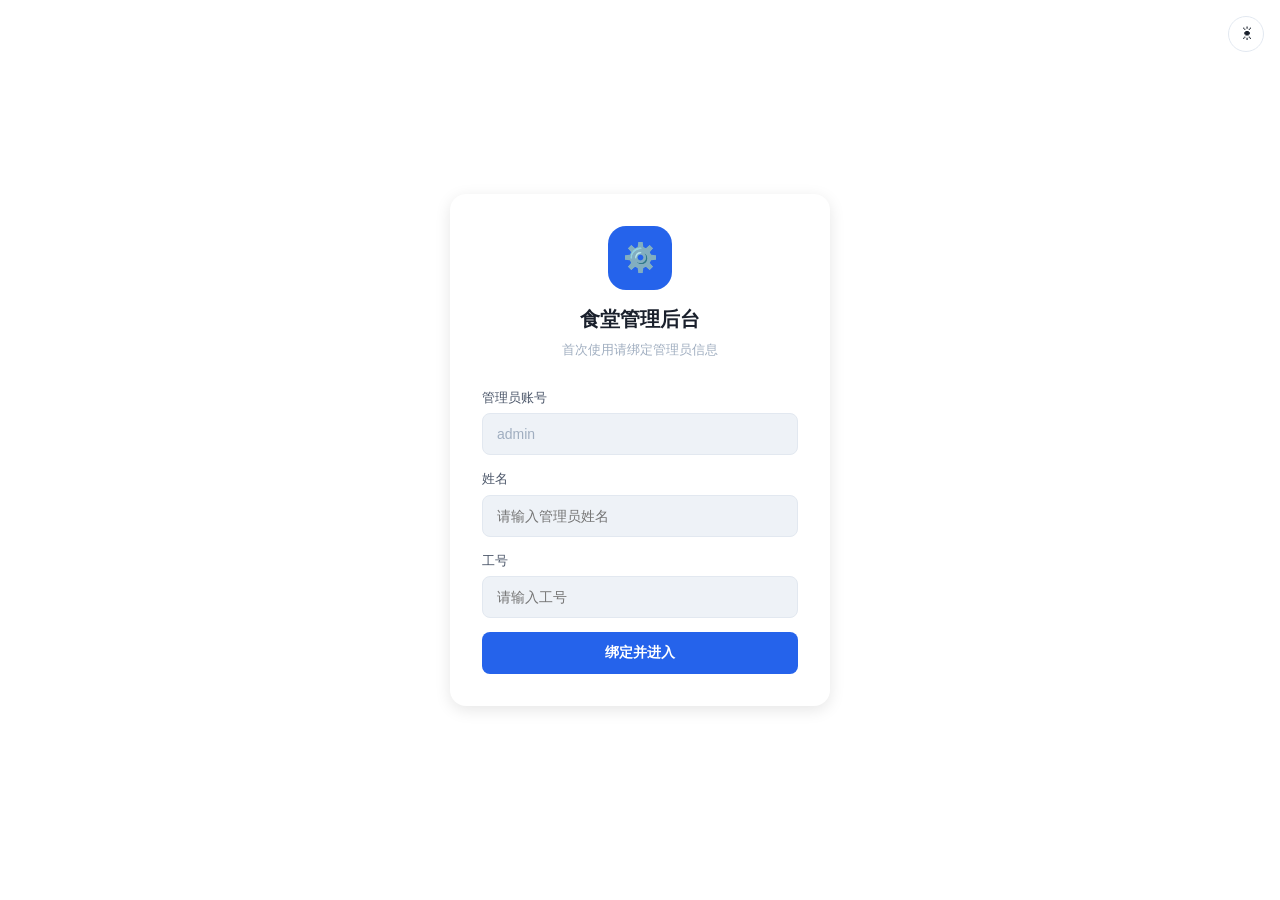
==== commit d92869b7: "feat: 添加日间/夜间主题切换，默认蓝色主题" ====
--- a/client/admin.html
+++ b/client/admin.html
@@ -7,14 +7,15 @@
     <style>
         :root {
             --bg: #ffffff;
-            --bg-soft: #f7f7f7;
+            --bg-soft: #eef2f7;
             --bg-card: #ffffff;
-            --fg: #1a1a1a;
-            --fg-soft: #666;
-            --fg-muted: #999;
-            --border: #eee;
-            --accent: #1a1a1a;
+            --fg: #1a202c;
+            --fg-soft: #4a5568;
+            --fg-muted: #a0aec0;
+            --border: #e2e8f0;
+            --accent: #2563eb;
             --accent-fg: #fff;
+            --accent-light: #dbeafe;
             --danger: #dc2626;
             --success: #16a34a;
             --warning: #f59e0b;
@@ -22,6 +23,23 @@
             --shadow-lg: 0 4px 16px rgba(0,0,0,0.1);
             --radius: 12px;
             --sidebar-w: 220px;
+        }
+        [data-theme="dark"] {
+            --bg: #1a1b2e;
+            --bg-soft: #12132a;
+            --bg-card: #232447;
+            --fg: #e2e8f0;
+            --fg-soft: #a0aec0;
+            --fg-muted: #718096;
+            --border: #2d2f5e;
+            --accent: #3b82f6;
+            --accent-fg: #fff;
+            --accent-light: #1e3a5f;
+            --danger: #f87171;
+            --success: #34d399;
+            --warning: #fbbf24;
+            --shadow: 0 2px 8px rgba(0,0,0,0.3);
+            --shadow-lg: 0 4px 16px rgba(0,0,0,0.4);
         }
         * { margin:0; padding:0; box-sizing:border-box; -webkit-tap-highlight-color:transparent; }
         body {
@@ -108,6 +126,30 @@
         .status-badge.taken { background: #f0fdf4; color: var(--success); }
         .status-badge.cancelled { background: #fef2f2; color: var(--danger); }
         .status-badge.overtime { background: #f5f5f5; color: var(--fg-muted); }
+        [data-theme="dark"] .status-badge.pending { background: #78350f; color: #fde68a; }
+        [data-theme="dark"] .status-badge.taken { background: #064e3b; color: #6ee7b7; }
+        [data-theme="dark"] .status-badge.cancelled { background: #7f1d1d; color: #fca5a5; }
+        [data-theme="dark"] .status-badge.overtime { background: #374151; color: #9ca3af; }
+        [data-theme="dark"] .msg.error { background: #7f1d1d; color: #fca5a5; }
+        [data-theme="dark"] .msg.success { background: #064e3b; color: #6ee7b7; }
+        [data-theme="dark"] .sidebar { background: #1e1f3a; }
+        [data-theme="dark"] .sidebar .brand { border-bottom-color: rgba(255,255,255,0.08); }
+        [data-theme="dark"] .sidebar-nav a { color: rgba(255,255,255,0.7); }
+        [data-theme="dark"] .sidebar-nav a:hover, [data-theme="dark"] .sidebar-nav a.active { color: #fff; }
+
+        .theme-toggle {
+            width: 36px; height: 36px;
+            border-radius: 50%;
+            border: 1px solid var(--border);
+            background: var(--bg-card);
+            color: var(--fg);
+            cursor: pointer;
+            display: flex; align-items: center; justify-content: center;
+            font-size: 18px;
+            transition: all 0.3s;
+            flex-shrink: 0;
+        }
+        .theme-toggle:hover { background: var(--accent-light); border-color: var(--accent); color: var(--accent); }
 
         /* 菜品列表 */
         .dish-item { display: flex; align-items: center; gap: 14px; padding: 14px 0; border-bottom: 1px solid var(--border); }
@@ -144,6 +186,7 @@
 
         .hidden { display: none !important; }
         .loading { text-align: center; padding: 30px; color: var(--fg-muted); font-size: 13px; }
+        .overview-grid, .bottom-grid { display: grid; grid-template-columns: 1fr 1fr; gap: 16px; margin-bottom: 16px; }
 
         /* 响应式 */
         @media (max-width: 768px) {
@@ -151,13 +194,18 @@
             .sidebar.open { transform: translateX(0); }
             .main-content { margin-left: 0; }
             .topbar .menu-toggle { display: block; }
-            .content { padding: 16px; }
+            .content { padding: 12px; }
             .form-row, .form-row-3 { grid-template-columns: 1fr; }
-            .stats-grid { grid-template-columns: 1fr 1fr; gap: 10px; }
+            .stats-grid, .overview-grid, .bottom-grid { grid-template-columns: 1fr; gap: 10px; }
             .stat-card { padding: 14px; }
-            .stat-card .num { font-size: 22px; }
+            .stat-card .num { font-size: 24px; }
+            .card { padding: 14px; }
+            .card-title { font-size: 14px; margin-bottom: 12px; }
             table { font-size: 12px; }
             th, td { padding: 8px 6px; }
+            .modal.large { max-width: 100%; }
+            .mobile-table { display: none; }
+            .mobile-card-list { display: block; }
         }
     </style>
 </head>
@@ -165,6 +213,7 @@
 
 <!-- 绑定页 -->
 <div id="bind-page" class="bind-page">
+    <button class="theme-toggle" id="theme-toggle-login" onclick="toggleTheme()" title="切换主题" style="position:fixed;top:16px;right:16px;z-index:10">☀</button>
     <div class="bind-card">
         <div class="bind-logo">
             <div class="icon">⚙️</div>
@@ -219,6 +268,7 @@
                 <span class="menu-toggle" onclick="toggleSidebar()">☰</span>
                 <h1 id="page-title">数据概览</h1>
             </div>
+            <button class="theme-toggle" id="theme-toggle" onclick="toggleTheme()" title="切换主题">☀</button>
         </div>
         <div class="content">
             <!-- 数据概览 -->
@@ -250,7 +300,7 @@
                     </div>
                 </div>
 
-                <div style="display:grid;grid-template-columns:1fr 1fr;gap:16px;margin-bottom:16px" id="overview-row">
+                <div class="overview-grid" id="overview-row">
                     <div class="card">
                         <div class="card-title"><span>📋 最近订单</span><a href="#" onclick="showTab('order');return false;">全部 →</a></div>
                         <div id="recent-orders"><div class="loading">加载中...</div></div>
@@ -261,14 +311,16 @@
                     </div>
                 </div>
 
-                <div style="display:grid;grid-template-columns:1fr 1fr;gap:16px">
+                <div class="bottom-grid">
                     <div class="card">
                         <div class="card-title">🔥 热销 TOP5</div>
-                        <table><thead><tr><th>菜品</th><th>销量</th></tr></thead><tbody id="top-dishes"></tbody></table>
+                        <table class="mobile-table"><thead><tr><th>菜品</th><th>销量</th></tr></thead><tbody id="top-dishes"></tbody></table>
+                        <div class="mobile-card-list" id="top-dishes-mobile" style="display:none;"></div>
                     </div>
                     <div class="card">
                         <div class="card-title">⚠️ 低库存预警</div>
-                        <table><thead><tr><th>菜品</th><th>剩余</th></tr></thead><tbody id="low-stock"></tbody></table>
+                        <table class="mobile-table"><thead><tr><th>菜品</th><th>剩余</th></tr></thead><tbody id="low-stock"></tbody></table>
+                        <div class="mobile-card-list" id="low-stock-mobile" style="display:none;"></div>
                     </div>
                 </div>
             </div>
@@ -321,10 +373,11 @@
                 </div>
                 <div class="card">
                     <div class="card-title">今日订单列表</div>
-                    <div style="overflow-x:auto"><table>
-                        <thead><tr><th>订单号</th><th>下单人</th><th>菜品</th><th>数量</th><th>金额</th><th>时间</th><th>状态</th><th>操作</th></tr></thead>
-                        <tbody id="order-tbody"><tr><td colspan="8" class="loading">加载中...</td></tr></tbody>
+                    <div style="overflow-x:auto"><table class="mobile-table">
+                        <thead><tr><th>订单号</th><th>下单人</th><th>菜品明细</th><th>金额</th><th>时间</th><th>状态</th><th>操作</th></tr></thead>
+                        <tbody id="order-tbody"><tr><td colspan="7" class="loading">加载中...</td></tr></tbody>
                     </table></div>
+                    <div class="mobile-card-list" id="order-card-list" style="display:none;"></div>
                 </div>
             </div>
 
@@ -385,6 +438,31 @@
     const ADMIN_ID = 'admin';
 
     function $(id) { return document.getElementById(id); }
+
+    // 主题切换
+    function toggleTheme() {
+        const html = document.documentElement;
+        const isDark = html.getAttribute('data-theme') === 'dark';
+        html.setAttribute('data-theme', isDark ? 'light' : 'dark');
+        localStorage.setItem('canteen_theme', isDark ? 'light' : 'dark');
+        updateThemeIcon();
+    }
+    function updateThemeIcon() {
+        const isDark = document.documentElement.getAttribute('data-theme') === 'dark';
+        const icon = isDark ? '🌙' : '☀';
+        const btn1 = $('theme-toggle');
+        const btn2 = $('theme-toggle-login');
+        if (btn1) btn1.textContent = icon;
+        if (btn2) btn2.textContent = icon;
+    }
+    function initTheme() {
+        const saved = localStorage.getItem('canteen_theme');
+        if (saved) {
+            document.documentElement.setAttribute('data-theme', saved);
+        }
+        updateThemeIcon();
+    }
+
     function showMsg(el, msg, type) {
         el.innerHTML = `<div class="msg ${type}">${msg}</div>`;
         setTimeout(() => el.innerHTML = '', 3000);
@@ -468,9 +546,11 @@
 
                 const top = $('top-dishes');
                 top.innerHTML = d.data.top_dishes.length ? d.data.top_dishes.map(x=>`<tr><td>${x.name}</td><td>${x.quantity}</td></tr>`).join('') : '<tr><td colspan="2" class="loading">暂无数据</td></tr>';
+                $('top-dishes-mobile').innerHTML = d.data.top_dishes.length ? d.data.top_dishes.map(x=>`<div style="padding:8px 0;border-bottom:1px solid var(--border);display:flex;justify-content:space-between"><span>${x.name}</span><span style="font-weight:600">${x.quantity}份</span></div>`).join('') : '<div class="loading" style="padding:16px">暂无数据</div>';
 
                 const low = $('low-stock');
                 low.innerHTML = d.data.low_stock.length ? d.data.low_stock.map(x=>`<tr><td>${x.name}</td><td style="color:var(--danger);font-weight:600">${x.remaining}</td></tr>`).join('') : '<tr><td colspan="2" class="loading">暂无</td></tr>';
+                $('low-stock-mobile').innerHTML = d.data.low_stock.length ? d.data.low_stock.map(x=>`<div style="padding:8px 0;border-bottom:1px solid var(--border);display:flex;justify-content:space-between"><span>${x.name}</span><span style="font-weight:600;color:var(--danger)">${x.remaining}份</span></div>`).join('') : '<div class="loading" style="padding:16px">暂无</div>';
             }
         } catch (e) {}
         loadRecentOrders();
@@ -485,7 +565,11 @@
                 const recent = d.data.slice(0, 5);
                 if (recent.length === 0) { $('recent-orders').innerHTML = '<div class="loading">今日暂无订单</div>'; return; }
                 const statusMap = {pending:'待取餐', taken:'已取餐', cancelled:'已取消', overtime:'超时'};
-                $('recent-orders').innerHTML = `<table><tbody>${recent.map(o=>`<tr><td>${o.user_name}</td><td>${o.dish_name}×${o.quantity}</td><td><span class="status-badge ${o.status}">${statusMap[o.status]}</span></td></tr>`).join('')}</tbody></table>`;
+                $('recent-orders').innerHTML = `<table><tbody>${recent.map(o=>{
+                    const items = o.items || [{dish_name: o.dish_name, quantity: o.quantity}];
+                    const dishText = items.map(it=>`${it.dish_name}×${it.quantity}`).join('、');
+                    return `<tr><td>${o.user_name}</td><td>${dishText}</td><td><span class="status-badge ${o.status}">${statusMap[o.status]}</span></td></tr>`;
+                }).join('')}</tbody></table>`;
             }
         } catch (e) {}
     }
@@ -520,7 +604,13 @@
             if (d.success) {
                 if (d.data.length === 0) { $('orders-modal-body').innerHTML = '<div class="loading">暂无订单</div>'; return; }
                 const statusMap = {pending:'待取餐', taken:'已取餐', cancelled:'已取消', overtime:'超时'};
-                $('orders-modal-body').innerHTML = `<div style="overflow-x:auto"><table><thead><tr><th>订单号</th><th>下单人</th><th>工号</th><th>菜品</th><th>数量</th><th>金额</th><th>取餐码</th><th>状态</th></tr></thead><tbody>${d.data.map(o=>`<tr><td style="font-weight:600">${o.order_id}</td><td>${o.user_name}</td><td>${o.employee_id}</td><td>${o.dish_name}</td><td>${o.quantity}</td><td>¥${(o.total_price||0).toFixed(2)}</td><td style="color:var(--danger);font-weight:600">${o.pickup_code}</td><td><span class="status-badge ${o.status}">${statusMap[o.status]}</span></td></tr>`).join('')}</tbody></table></div>`;
+                $('orders-modal-body').innerHTML = `<div style="overflow-x:auto"><table><thead><tr><th>订单号</th><th>下单人</th><th>工号</th><th>菜品明细</th><th>合计</th><th>取餐码</th><th>状态</th><th>操作</th></tr></thead><tbody>${d.data.map(o=>{
+                    const items = o.items || [{dish_name: o.dish_name, quantity: o.quantity}];
+                    const dishText = items.map(it=>`${it.dish_name}×${it.quantity}`).join('<br>');
+                    const totalPrice = (o.total_price||0);
+                    const actions = o.status==='pending' ? `<button class="btn btn-sm btn-success" onclick="verifyById('${o.order_no}')">核销</button> <button class="btn btn-sm btn-danger" onclick="cancelById('${o.order_no}')">取消</button>` : '';
+                    return `<tr><td style="font-weight:600">${o.order_no}</td><td>${o.user_name}</td><td>${o.employee_id}</td><td>${dishText}</td><td>¥${totalPrice.toFixed(2)}</td><td style="color:var(--danger);font-weight:600">${o.pickup_code}</td><td><span class="status-badge ${o.status}">${statusMap[o.status]}</span></td><td>${actions}</td></tr>`;
+                }).join('')}</tbody></table></div>`;
             }
         } catch (e) { $('orders-modal-body').innerHTML = '<div class="loading">加载失败</div>'; }
     }
@@ -624,17 +714,42 @@
             if (d.success) {
                 const statusMap = {pending:'待取餐', taken:'已取餐', cancelled:'已取消', overtime:'超时'};
                 const tbody = $('order-tbody');
-                if (d.data.length === 0) { tbody.innerHTML = '<tr><td colspan="8" class="loading">今日暂无订单</td></tr>'; return; }
-                tbody.innerHTML = d.data.map(o=>`<tr>
-                    <td style="font-weight:600">${o.order_id}</td>
+                const cardList = $('order-card-list');
+                if (d.data.length === 0) { 
+                    tbody.innerHTML = '<tr><td colspan="7" class="loading">今日暂无订单</td></tr>'; 
+                    cardList.innerHTML = '<div class="loading" style="padding:16px">今日暂无订单</div>';
+                    return; 
+                }
+                tbody.innerHTML = d.data.map(o=>{
+                    const items = o.items || [{dish_name: o.dish_name, quantity: o.quantity}];
+                    const dishText = items.map(it=>`${it.dish_name}×${it.quantity}`).join('<br>');
+                    return `<tr>
+                    <td style="font-weight:600">${o.order_no}</td>
                     <td>${o.user_name}<br><span style="font-size:11px;color:var(--fg-muted)">${o.employee_id}</span></td>
-                    <td>${o.dish_name}</td>
-                    <td>${o.quantity}</td>
+                    <td>${dishText}</td>
                     <td>¥${(o.total_price||0).toFixed(2)}</td>
                     <td style="font-size:12px">${o.order_time?o.order_time.substring(11,16):''}</td>
                     <td><span class="status-badge ${o.status}">${statusMap[o.status]}</span></td>
-                    <td>${o.status==='pending'?`<button class="btn btn-sm btn-success" onclick="verifyById('${o.order_id}')">核销</button> <button class="btn btn-sm btn-danger" onclick="cancelById('${o.order_id}')">取消</button>`:''}</td>
-                </tr>`).join('');
+                    <td>${o.status==='pending'?`<button class="btn btn-sm btn-success" onclick="verifyById('${o.order_no}')">核销</button> <button class="btn btn-sm btn-danger" onclick="cancelById('${o.order_no}')">取消</button>`:''}</td>
+                </tr>`;
+                }).join('');
+                cardList.innerHTML = d.data.map(o=>{
+                    const items = o.items || [{dish_name: o.dish_name, quantity: o.quantity}];
+                    const itemsHtml = items.map(it=>`<div style="padding:4px 0;font-size:13px"><span>${it.dish_name}</span><span style="float:right">×${it.quantity}</span></div>`).join('');
+                    return `<div style="background:var(--bg-card);border-radius:var(--radius);padding:12px;margin-bottom:8px;box-shadow:var(--shadow)">
+                        <div style="display:flex;justify-content:space-between;align-items:center;margin-bottom:8px">
+                            <span style="font-weight:600;font-size:14px">${o.order_no}</span>
+                            <span class="status-badge ${o.status}">${statusMap[o.status]}</span>
+                        </div>
+                        <div style="font-size:13px;color:var(--fg-soft);margin-bottom:6px">${o.user_name} · ${o.employee_id}</div>
+                        ${itemsHtml}
+                        <div style="display:flex;justify-content:space-between;align-items:center;margin-top:8px;padding-top:8px;border-top:1px solid var(--border)">
+                            <span style="font-size:12px">${o.order_time?o.order_time.substring(11,16):''}</span>
+                            <span style="font-weight:600;color:var(--danger)">¥${(o.total_price||0).toFixed(2)}</span>
+                        </div>
+                        ${o.status==='pending'?`<div style="display:flex;gap:8px;margin-top:10px"><button class="btn btn-sm btn-success" onclick="verifyById('${o.order_no}')">核销</button><button class="btn btn-sm btn-danger" onclick="cancelById('${o.order_no}')">取消</button></div>`:''}
+                    </div>`;
+                }).join('');
             }
         } catch (e) {}
     }
@@ -696,7 +811,7 @@
         } catch (e) {}
     }
 
-    window.addEventListener('DOMContentLoaded', checkStatus);
+    window.addEventListener('DOMContentLoaded', () => { initTheme(); checkStatus(); });
 </script>
 </body>
 </html>
